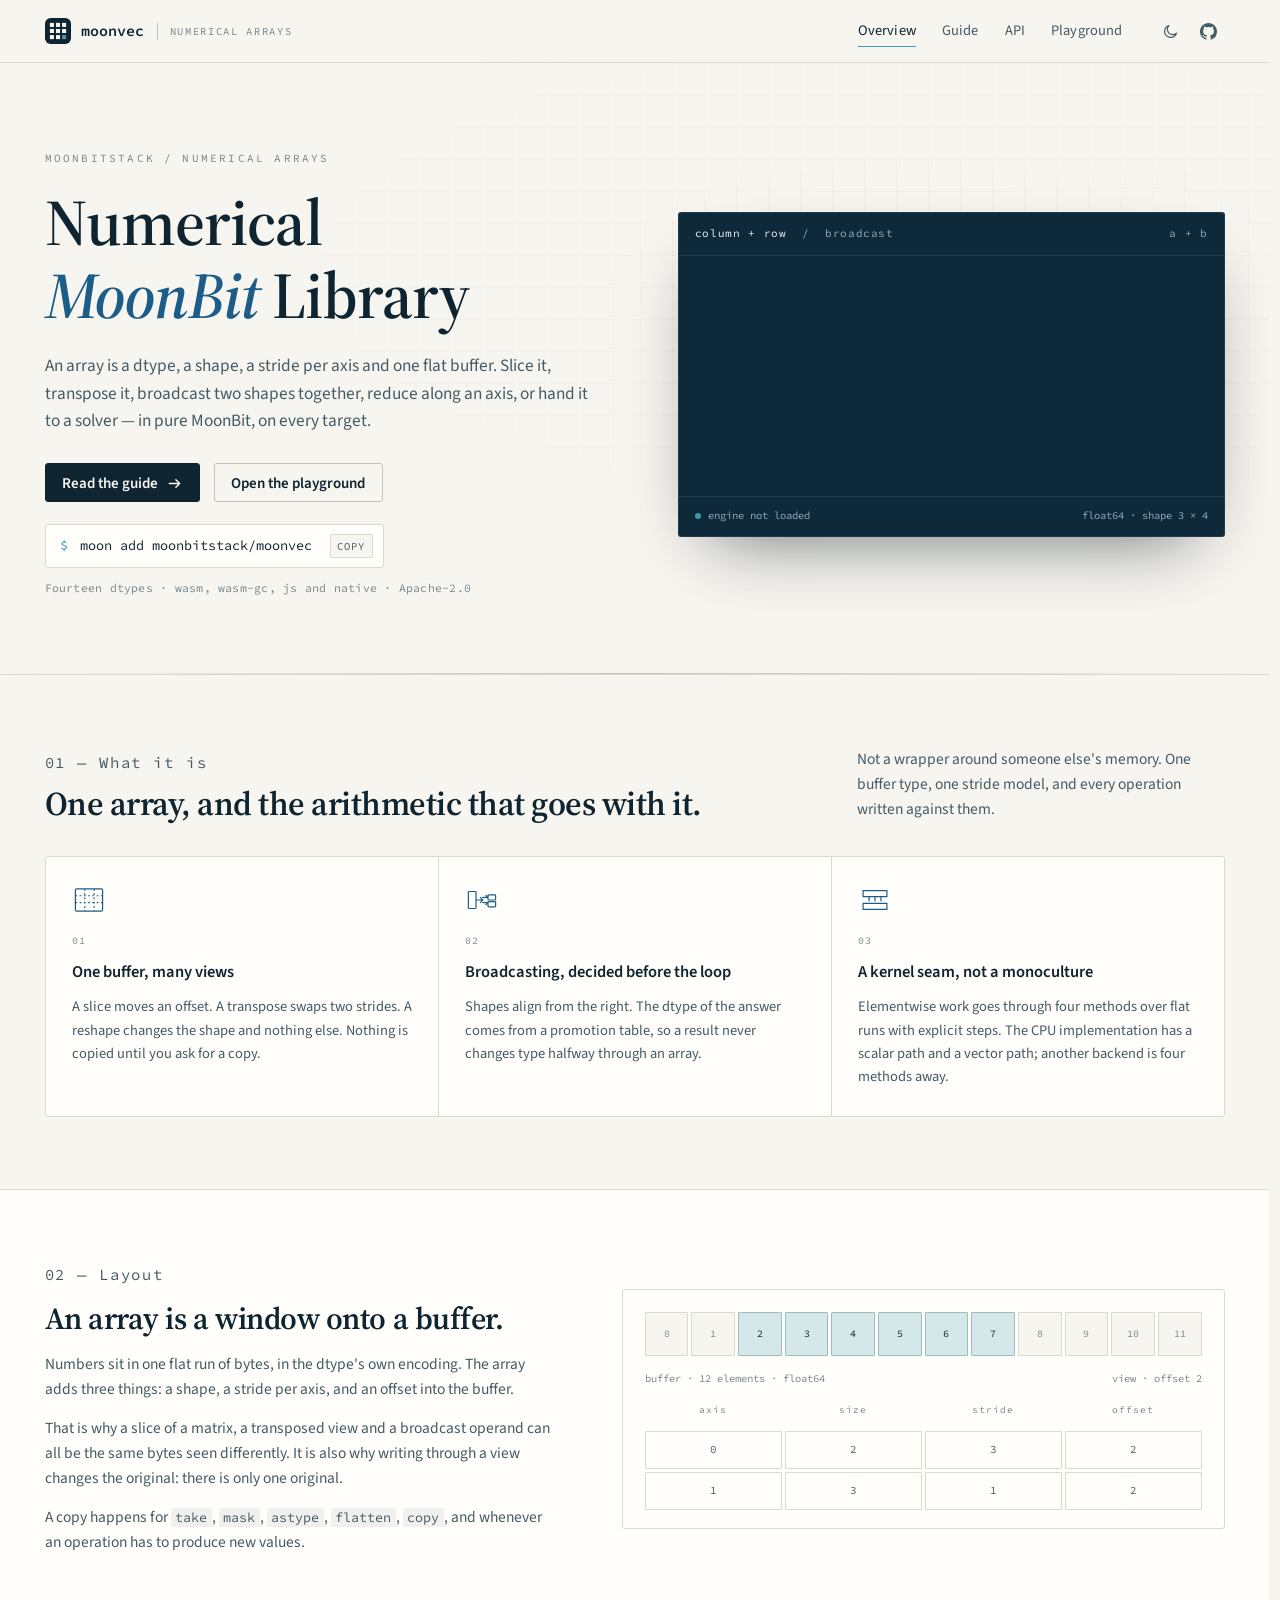
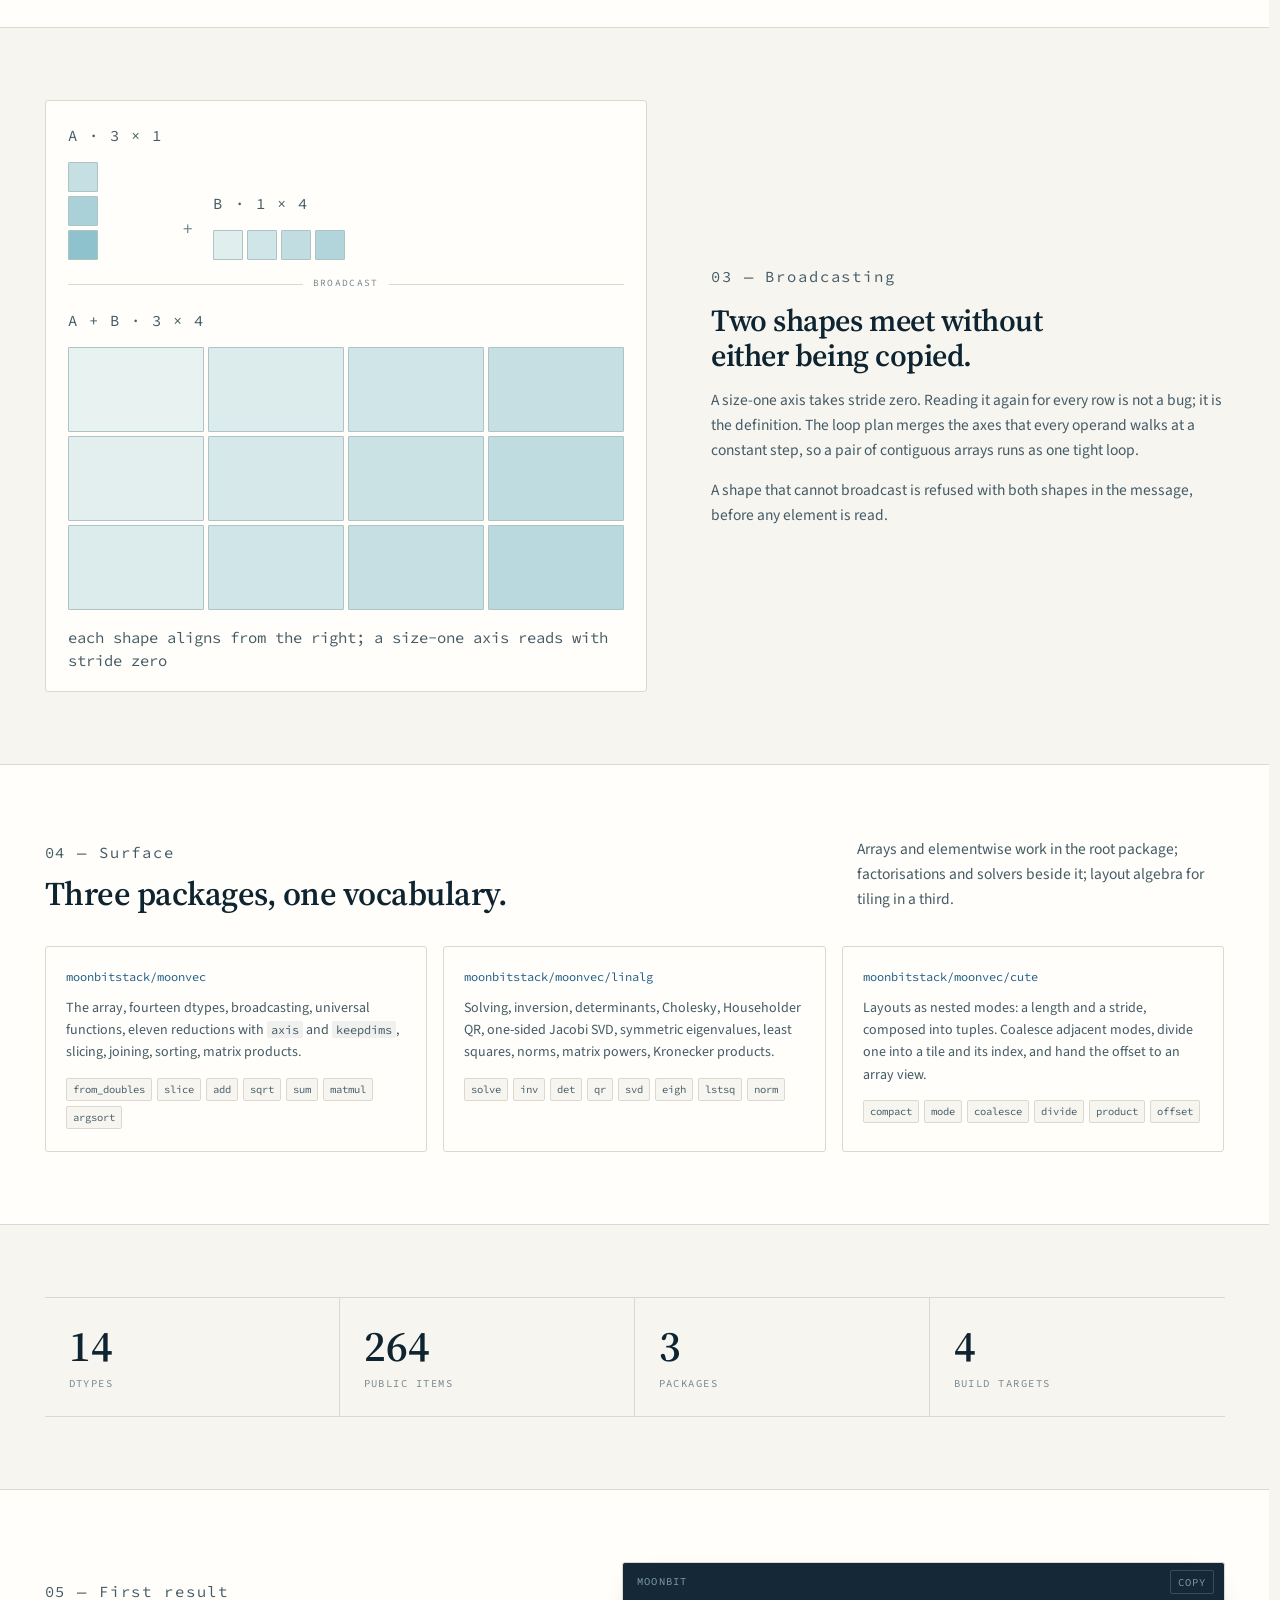
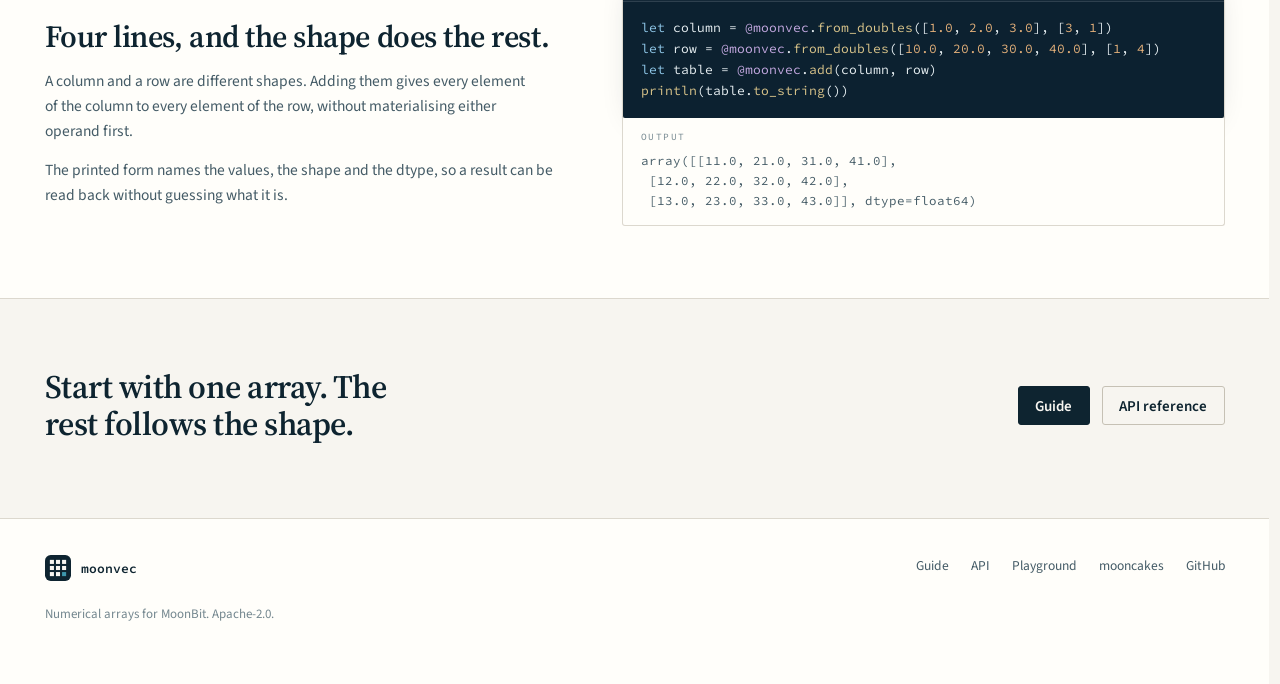
==== docs/index.html @ 51a17ebf "feat(moonvec): the documentation site, with a generated reference and live demos. Five parts, one lo" ====
<!DOCTYPE html>
<html lang="en">
<head>
<meta charset="utf-8">
<meta name="viewport" content="width=device-width, initial-scale=1">
<title>Numerical MoonBit Library — moonvec</title>
<meta name="moonbit-imports" content='"moonbitstack/moonvec" @moonvec'>
<meta name="description" content="N-dimensional arrays for MoonBit: fourteen dtypes, broadcasting, universal functions, reductions, matrix products and dense linear algebra.">
<link rel="icon" href="favicon.svg" type="image/svg+xml">
<link rel="preconnect" href="https://fonts.googleapis.com">
<link rel="preconnect" href="https://fonts.gstatic.com" crossorigin>
<link href="https://fonts.googleapis.com/css2?family=Source+Code+Pro:wght@400;500;600&family=Source+Sans+3:ital,wght@0,400;0,500;0,600;1,400&family=Source+Serif+4:ital,opsz,wght@0,8..60,600;1,8..60,600&display=swap" rel="stylesheet">
<link rel="stylesheet" href="assets/site.css">
<script>
  try {
    const entry = performance.getEntriesByType("navigation")[0];
    if (entry && entry.type === "reload") sessionStorage.removeItem("moonvec-theme");
    else {
      const saved = sessionStorage.getItem("moonvec-theme");
      if (saved) document.documentElement.dataset.theme = saved;
    }
  } catch {}
</script>
</head>
<body>
<a class="skip-link" href="#main">Skip to content</a>

<header class="topbar">
  <div class="wrap topbar-inner">
    <a class="brand" href="index.html">
      <svg class="brand-mark" viewBox="0 0 32 32" aria-hidden="true">
        <rect width="32" height="32" rx="7" fill="currentColor"></rect>
        <g fill="var(--paper)">
          <rect x="6" y="6" width="5" height="5"></rect>
          <rect x="13.5" y="6" width="5" height="5"></rect>
          <rect x="21" y="6" width="5" height="5"></rect>
          <rect x="6" y="13.5" width="5" height="5"></rect>
          <rect x="13.5" y="13.5" width="5" height="5"></rect>
          <rect x="21" y="13.5" width="5" height="5"></rect>
          <rect x="6" y="21" width="5" height="5"></rect>
          <rect x="13.5" y="21" width="5" height="5"></rect>
        </g>
        <rect x="21" y="21" width="5" height="5" fill="var(--teal)"></rect>
      </svg>
      <span class="brand-name">moonvec</span>
      <span class="brand-sub">numerical arrays</span>
    </a>
    <nav class="nav scroller" aria-label="Primary">
      <a href="index.html" aria-current="page">Overview</a>
      <a href="guide.html">Guide</a>
      <a href="api.html">API</a>
      <a href="playground.html">Playground</a>
    </nav>
    <div class="nav-tools">
      <button class="icon-btn" id="theme-toggle" type="button" aria-label="Switch theme">
        <svg class="i-moon" viewBox="0 0 24 24" fill="none" stroke="currentColor" stroke-width="1.6" stroke-linecap="round" stroke-linejoin="round" aria-hidden="true">
          <path d="M20.5 14.2A8.6 8.6 0 1 1 9.8 3.5a7 7 0 0 0 10.7 10.7Z"></path>
        </svg>
        <svg class="i-sun" viewBox="0 0 24 24" fill="none" stroke="currentColor" stroke-width="1.6" stroke-linecap="round" aria-hidden="true">
          <circle cx="12" cy="12" r="4.1"></circle>
          <path d="M12 2.6v2.2M12 19.2v2.2M2.6 12h2.2M19.2 12h2.2M5.4 5.4l1.6 1.6M17 17l1.6 1.6M18.6 5.4 17 7M7 17l-1.6 1.6"></path>
        </svg>
      </button>
      <a class="icon-btn" href="https://github.com/moonbitstack/moonvec" aria-label="Source on GitHub">
        <svg viewBox="0 0 16 16" fill="currentColor" aria-hidden="true">
          <path d="M8 0C3.58 0 0 3.58 0 8c0 3.54 2.29 6.53 5.47 7.59.4.07.55-.17.55-.38 0-.19-.01-.82-.01-1.49-2.01.37-2.53-.49-2.69-.94-.09-.23-.48-.94-.82-1.13-.28-.15-.68-.52-.01-.53.63-.01 1.08.58 1.23.82.72 1.21 1.87.87 2.33.66.07-.52.28-.87.51-1.07-1.78-.2-3.64-.89-3.64-3.95 0-.87.31-1.59.82-2.15-.08-.2-.36-1.02.08-2.12 0 0 .67-.21 2.2.82.64-.18 1.32-.27 2-.27.68 0 1.36.09 2 .27 1.53-1.04 2.2-.82 2.2-.82.44 1.1.16 1.92.08 2.12.51.56.82 1.27.82 2.15 0 3.07-1.87 3.75-3.65 3.95.29.25.54.73.54 1.48 0 1.07-.01 1.93-.01 2.2 0 .21.15.46.55.38A8.01 8.01 0 0 0 16 8c0-4.42-3.58-8-8-8Z"></path>
        </svg>
      </a>
    </div>
  </div>
</header>

<main id="main">

  <section class="hero">
    <div class="wrap hero-inner">
      <div>
        <p class="eyebrow">moonbitstack / numerical arrays</p>
        <h1>Numerical <em>MoonBit</em> Library</h1>
        <p class="lead">
          An array is a dtype, a shape, a stride per axis and one flat buffer. Slice it, transpose it,
          broadcast two shapes together, reduce along an axis, or hand it to a solver — in pure
          MoonBit, on every target.
        </p>
        <div class="hero-actions">
          <a class="btn" href="guide.html">
            Read the guide
            <svg viewBox="0 0 16 16" fill="none" stroke="currentColor" stroke-width="1.6" stroke-linecap="round" stroke-linejoin="round" aria-hidden="true"><path d="M2.5 8h11M9.5 4l4 4-4 4"></path></svg>
          </a>
          <a class="btn ghost" href="playground.html">Open the playground</a>
        </div>
        <div class="install">
          <span class="prompt" aria-hidden="true">$</span>
          <span class="cmd">moon add moonbitstack/moonvec</span>
          <button class="copy" type="button">Copy</button>
        </div>
        <p class="hero-note">Fourteen dtypes · wasm, wasm-gc, js and native · Apache-2.0</p>
      </div>

      <div class="panel" aria-label="A live array produced by the library">
        <div class="panel-head">
          <span><span class="name">column + row</span> &nbsp;/&nbsp; broadcast</span>
          <span>a + b</span>
        </div>
        <div class="panel-body">
          <div id="hero-grid" class="array-grid" role="img" aria-label="A three by four array of sums"></div>
        </div>
        <div class="panel-foot">
          <span><span class="pulse" aria-hidden="true"></span><span id="hero-status">loading the engine</span></span>
          <span>float64 · shape 3 × 4</span>
        </div>
      </div>
    </div>
  </section>

  <section class="band">
    <div class="wrap">
      <div class="band-head">
        <div>
          <p class="section-index">01 — What it is</p>
          <h2>One array, and the arithmetic that goes with it.</h2>
        </div>
        <p>Not a wrapper around someone else's memory. One buffer type, one stride model, and every
          operation written against them.</p>
      </div>

      <div class="cards">
        <article class="card">
          <svg class="glyph" viewBox="0 0 40 40" fill="none" stroke="currentColor" stroke-width="1.4" aria-hidden="true">
            <rect x="4" y="7" width="32" height="26" rx="1.5"></rect>
            <path d="M4 15h32M4 23h32M15 7v26M26 7v26" stroke-dasharray="2 3"></path>
          </svg>
          <span class="card-index">01</span>
          <h3>One buffer, many views</h3>
          <p>A slice moves an offset. A transpose swaps two strides. A reshape changes the shape and
            nothing else. Nothing is copied until you ask for a copy.</p>
        </article>
        <article class="card">
          <svg class="glyph" viewBox="0 0 40 40" fill="none" stroke="currentColor" stroke-width="1.4" aria-hidden="true">
            <rect x="4" y="10" width="9" height="20" rx="1"></rect>
            <rect x="27" y="14" width="9" height="6" rx="1"></rect>
            <rect x="27" y="22" width="9" height="6" rx="1"></rect>
            <path d="M13 20h8m0 0-3-3m3 3-3 3M21 17h6m0 0-2.5-2.5M21 23h6m0 0-2.5 2.5" stroke-linecap="round" stroke-linejoin="round"></path>
          </svg>
          <span class="card-index">02</span>
          <h3>Broadcasting, decided before the loop</h3>
          <p>Shapes align from the right. The dtype of the answer comes from a promotion table, so a
            result never changes type halfway through an array.</p>
        </article>
        <article class="card">
          <svg class="glyph" viewBox="0 0 40 40" fill="none" stroke="currentColor" stroke-width="1.4" aria-hidden="true">
            <path d="M6 9h28v7H6zM6 24h28v7H6z"></path>
            <path d="M13 21v-5M20 21v-5M27 21v-5" stroke-linecap="round"></path>
          </svg>
          <span class="card-index">03</span>
          <h3>A kernel seam, not a monoculture</h3>
          <p>Elementwise work goes through four methods over flat runs with explicit steps. The CPU
            implementation has a scalar path and a vector path; another backend is four methods away.</p>
        </article>
      </div>
    </div>
  </section>

  <section class="band alt">
    <div class="wrap split">
      <div class="split-copy">
        <p class="section-index">02 — Layout</p>
        <h2>An array is a window onto a buffer.</h2>
        <p>Numbers sit in one flat run of bytes, in the dtype's own encoding. The array adds three
          things: a shape, a stride per axis, and an offset into the buffer.</p>
        <p>That is why a slice of a matrix, a transposed view and a broadcast operand can all be the
          same bytes seen differently. It is also why writing through a view changes the original:
          there is only one original.</p>
        <p class="muted">A copy happens for <code>take</code>, <code>mask</code>, <code>astype</code>,
          <code>flatten</code>, <code>copy</code>, and whenever an operation has to produce new
          values.</p>
      </div>
      <div class="buffer-figure" aria-label="A buffer of twelve cells with six of them forming a two by three view">
        <div class="buffer-row" aria-hidden="true">
          <span>0</span><span>1</span><span class="on">2</span><span class="on">3</span><span class="on">4</span><span class="on">5</span><span class="on">6</span><span class="on">7</span><span>8</span><span>9</span><span>10</span><span>11</span>
        </div>
        <div class="buffer-caption">
          <span>buffer · 12 elements · float64</span>
          <span>view · offset 2</span>
        </div>
        <div class="stride-grid" aria-hidden="true">
          <span class="head">axis</span><span class="head">size</span><span class="head">stride</span><span class="head">offset</span>
          <span>0</span><span>2</span><span>3</span><span>2</span>
          <span>1</span><span>3</span><span>1</span><span>2</span>
        </div>
      </div>
    </div>
  </section>

  <section class="band">
    <div class="wrap split flip">
      <div class="buffer-figure bcast" aria-label="A column of three and a row of four broadcast into a three by four grid">
        <div class="bcast-inputs">
          <div>
            <p class="bcast-label">a · 3 × 1</p>
            <div class="bcast-grid" style="--cols: 1"><i style="--t:0.3"></i><i style="--t:0.44"></i><i style="--t:0.58"></i></div>
          </div>
          <span class="bcast-op" aria-hidden="true">+</span>
          <div>
            <p class="bcast-label">b · 1 × 4</p>
            <div class="bcast-grid" style="--cols: 4"><i style="--t:0.16"></i><i style="--t:0.24"></i><i style="--t:0.32"></i><i style="--t:0.4"></i></div>
          </div>
        </div>
        <div class="bcast-join" aria-hidden="true"><span>broadcast</span></div>
        <div>
          <p class="bcast-label">a + b · 3 × 4</p>
          <div class="bcast-grid wide" style="--cols: 4"><i style="--t:0.12"></i><i style="--t:0.18"></i><i style="--t:0.24"></i><i style="--t:0.30"></i><i style="--t:0.15"></i><i style="--t:0.21"></i><i style="--t:0.27"></i><i style="--t:0.33"></i><i style="--t:0.18"></i><i style="--t:0.24"></i><i style="--t:0.30"></i><i style="--t:0.36"></i></div>
        </div>
        <p class="bcast-note">each shape aligns from the right; a size-one axis reads with stride zero</p>
      </div>
      <div class="split-copy">
        <p class="section-index">03 — Broadcasting</p>
        <h2>Two shapes meet without either being copied.</h2>
        <p>A size-one axis takes stride zero. Reading it again for every row is not a bug; it is the
          definition. The loop plan merges the axes that every operand walks at a constant step, so a
          pair of contiguous arrays runs as one tight loop.</p>
        <p>A shape that cannot broadcast is refused with both shapes in the message, before any
          element is read.</p>
      </div>
    </div>
  </section>

  <section class="band alt">
    <div class="wrap">
      <div class="band-head">
        <div>
          <p class="section-index">04 — Surface</p>
          <h2>Three packages, one vocabulary.</h2>
        </div>
        <p>Arrays and elementwise work in the root package; factorisations and solvers beside it;
          layout algebra for tiling in a third.</p>
      </div>

      <div class="packages">
        <article class="package">
          <span class="path">moonbitstack/moonvec</span>
          <p>The array, fourteen dtypes, broadcasting, universal functions, eleven reductions with
            <code>axis</code> and <code>keepdims</code>, slicing, joining, sorting, matrix products.</p>
          <ul>
            <li>from_doubles</li><li>slice</li><li>add</li><li>sqrt</li><li>sum</li><li>matmul</li><li>argsort</li>
          </ul>
        </article>
        <article class="package">
          <span class="path">moonbitstack/moonvec/linalg</span>
          <p>Solving, inversion, determinants, Cholesky, Householder QR, one-sided Jacobi SVD, symmetric
            eigenvalues, least squares, norms, matrix powers, Kronecker products.</p>
          <ul>
            <li>solve</li><li>inv</li><li>det</li><li>qr</li><li>svd</li><li>eigh</li><li>lstsq</li><li>norm</li>
          </ul>
        </article>
        <article class="package">
          <span class="path">moonbitstack/moonvec/cute</span>
          <p>Layouts as nested modes: a length and a stride, composed into tuples. Coalesce adjacent
            modes, divide one into a tile and its index, and hand the offset to an array view.</p>
          <ul>
            <li>compact</li><li>mode</li><li>coalesce</li><li>divide</li><li>product</li><li>offset</li>
          </ul>
        </article>
      </div>
    </div>
  </section>

  <section class="band">
    <div class="wrap">
      <div class="numbers">
        <div class="number"><b><!--gen:dtypes-->14<!--/gen--></b><span>dtypes</span></div>
        <div class="number"><b><!--gen:public-->264<!--/gen--></b><span>public items</span></div>
        <div class="number"><b>3</b><span>packages</span></div>
        <div class="number"><b>4</b><span>build targets</span></div>
      </div>
    </div>
  </section>

  <section class="band alt">
    <div class="wrap split">
      <div class="split-copy">
        <p class="section-index">05 — First result</p>
        <h2>Four lines, and the shape does the rest.</h2>
        <p>A column and a row are different shapes. Adding them gives every element of the column to
          every element of the row, without materialising either operand first.</p>
        <p>The printed form names the values, the shape and the dtype, so a result can be read back
          without guessing what it is.</p>
      </div>
      <div class="figure-stack">
        <figure class="code-figure">
          <div class="code-head">
            <span class="code-title">moonbit</span>
            <button class="copy" type="button">Copy</button>
          </div>
          <pre data-lang="mbt"><code>let column = @moonvec.from_doubles([1.0, 2.0, 3.0], [3, 1])
let row = @moonvec.from_doubles([10.0, 20.0, 30.0, 40.0], [1, 4])
let table = @moonvec.add(column, row)
println(table.to_string())</code></pre>
        </figure>
        <pre class="output scroller"><span class="label">output</span>array([[11.0, 21.0, 31.0, 41.0],
 [12.0, 22.0, 32.0, 42.0],
 [13.0, 23.0, 33.0, 43.0]], dtype=float64)</pre>
      </div>
    </div>
  </section>

  <section class="closing">
    <div class="wrap closing-inner">
      <h2>Start with one array. The rest follows the shape.</h2>
      <div class="btn-row">
        <a class="btn" href="guide.html">Guide</a>
        <a class="btn ghost" href="api.html">API reference</a>
      </div>
    </div>
  </section>

</main>

<footer class="footer">
  <div class="wrap footer-inner">
    <div>
      <a class="brand" href="index.html">
        <svg class="brand-mark" viewBox="0 0 32 32" aria-hidden="true">
          <rect width="32" height="32" rx="7" fill="currentColor"></rect>
          <g fill="var(--paper)">
            <rect x="6" y="6" width="5" height="5"></rect><rect x="13.5" y="6" width="5" height="5"></rect><rect x="21" y="6" width="5" height="5"></rect>
            <rect x="6" y="13.5" width="5" height="5"></rect><rect x="13.5" y="13.5" width="5" height="5"></rect><rect x="21" y="13.5" width="5" height="5"></rect>
            <rect x="6" y="21" width="5" height="5"></rect><rect x="13.5" y="21" width="5" height="5"></rect>
          </g>
          <rect x="21" y="21" width="5" height="5" fill="var(--teal)"></rect>
        </svg>
        <span class="brand-name">moonvec</span>
      </a>
      <p class="footer-note">Numerical arrays for MoonBit. Apache-2.0.</p>
    </div>
    <nav class="footer-links" aria-label="Footer">
      <a href="guide.html">Guide</a>
      <a href="api.html">API</a>
      <a href="playground.html">Playground</a>
      <a href="https://mooncakes.io/docs/moonbitstack/moonvec">mooncakes</a>
      <a href="https://github.com/moonbitstack/moonvec">GitHub</a>
    </nav>
  </div>
</footer>

<script src="engine/moonvec.js"></script>
<script src="assets/site.js"></script>
</body>
</html>
---- docs/assets/site.css ----
/* moonvec — a printed-instrument look for a numerical library.
   Palette and rhythm borrow the gravity of scientific documentation: deep navy, teal, warm paper,
   thin rules, and a serif voice for headings. */

:root {
  --paper: #f7f5f0;
  --surface: #fffefa;
  --surface-2: #f0ede5;
  --panel: #0e2a3a;
  --panel-2: #123346;
  --panel-ink: #eaf2f4;
  --panel-dim: #8fadb9;
  --ink: #0e2430;
  --ink-2: #445b66;
  --ink-3: #74878f;
  --rule: #dcd8ce;
  --rule-2: #c6c1b5;
  --blue: #1b5c88;
  --blue-soft: #b9d3e3;
  --teal: #3d97ad;
  --amber: #b8832b;
  --code-bg: #0c2130;
  --code-ink: #e6eef1;
  --code-dim: #7f9aa6;
  --shadow: 0 1px 2px rgb(14 36 48 / 6%), 0 12px 32px -18px rgb(14 36 48 / 30%);
  --serif: "Source Serif 4", "Iowan Old Style", Georgia, serif;
  --sans: "Source Sans 3", "Segoe UI", system-ui, sans-serif;
  --mono: "Source Code Pro", ui-monospace, "SFMono-Regular", Menlo, monospace;
  --wrap: 1180px;
  --radius: 3px;
  color-scheme: light;
}

@media (prefers-color-scheme: dark) {
  :root:not([data-theme="light"]) {
    --paper: #0b1720;
    --surface: #0f1f2a;
    --surface-2: #132734;
    --panel: #08141c;
    --panel-2: #0d2230;
    --panel-ink: #e6eef1;
    --panel-dim: #7f9aa6;
    --ink: #e8eef0;
    --ink-2: #a8bcc6;
    --ink-3: #7c919b;
    --rule: #1f3340;
    --rule-2: #2b4553;
    --blue: #7db9dd;
    --blue-soft: #244a60;
    --teal: #66c2d4;
    --amber: #d7a852;
    --code-bg: #07131b;
    --code-ink: #dfe9ec;
    --code-dim: #6f8b97;
    --shadow: 0 1px 2px rgb(0 0 0 / 30%), 0 16px 40px -20px rgb(0 0 0 / 70%);
    color-scheme: dark;
  }
}

:root[data-theme="dark"] {
  --paper: #0b1720;
  --surface: #0f1f2a;
  --surface-2: #132734;
  --panel: #08141c;
  --panel-2: #0d2230;
  --panel-ink: #e6eef1;
  --panel-dim: #7f9aa6;
  --ink: #e8eef0;
  --ink-2: #a8bcc6;
  --ink-3: #7c919b;
  --rule: #1f3340;
  --rule-2: #2b4553;
  --blue: #7db9dd;
  --blue-soft: #244a60;
  --teal: #66c2d4;
  --amber: #d7a852;
  --code-bg: #07131b;
  --code-ink: #dfe9ec;
  --code-dim: #6f8b97;
  --shadow: 0 1px 2px rgb(0 0 0 / 30%), 0 16px 40px -20px rgb(0 0 0 / 70%);
  color-scheme: dark;
}

*,
*::before,
*::after {
  box-sizing: border-box;
}

html {
  font-variant-ligatures: no-contextual;
  scrollbar-gutter: stable;
  scroll-behavior: smooth;
  -webkit-text-size-adjust: 100%;
}

@media (prefers-reduced-motion: reduce) {
  html {
    scroll-behavior: auto;
  }
  *,
  *::before,
  *::after {
    animation-duration: 0.001ms !important;
    animation-iteration-count: 1 !important;
    transition-duration: 0.001ms !important;
  }
}

body {
  margin: 0;
  background: var(--paper);
  color: var(--ink);
  font-family: var(--sans);
  font-size: 17px;
  line-height: 1.62;
  font-optical-sizing: auto;
  -webkit-font-smoothing: antialiased;
  overflow-x: hidden;
}

::selection {
  background: color-mix(in srgb, var(--teal) 34%, transparent);
  color: var(--ink);
}

a {
  color: var(--blue);
  text-decoration-thickness: 1px;
  text-underline-offset: 0.18em;
}

a:hover {
  color: var(--teal);
}

img,
svg {
  max-width: 100%;
}

h1,
h2,
h3 {
  font-family: var(--serif);
  font-weight: 600;
  letter-spacing: -0.015em;
  line-height: 1.12;
  margin: 0;
  text-wrap: balance;
}

p {
  text-wrap: pretty;
}

code,
pre,
kbd,
samp {
  font-family: var(--mono);
}

:not(pre) > code {
  font-size: 0.86em;
  padding: 0.08em 0.34em;
  border-radius: 2px;
  background: color-mix(in srgb, var(--ink) 6%, transparent);
  overflow-wrap: anywhere;
}

/* ---------- page scrollbar: hidden at the top, present once the page moves ---------- */

@supports selector(::-webkit-scrollbar) {
  html::-webkit-scrollbar {
    width: 11px;
    height: 11px;
  }
  html::-webkit-scrollbar-track {
    background: transparent;
  }
  html::-webkit-scrollbar-thumb {
    border-radius: 99px;
    border: 3px solid transparent;
    background-clip: content-box;
    background-color: color-mix(in srgb, var(--ink) 26%, transparent);
  }
  html::-webkit-scrollbar-thumb:hover {
    background-color: color-mix(in srgb, var(--ink) 44%, transparent);
  }
  html.at-top::-webkit-scrollbar-thumb {
    background-color: transparent;
  }
}

@supports not selector(::-webkit-scrollbar) {
  html {
    scrollbar-width: thin;
    scrollbar-color: color-mix(in srgb, var(--ink) 26%, transparent) transparent;
  }
  html.at-top {
    scrollbar-color: transparent transparent;
  }
}

/* ---------- inner scroll areas: thin, dim at rest, deeper under the pointer ---------- */

.scroller {
  overflow: auto;
  overscroll-behavior: contain;
}

@supports selector(::-webkit-scrollbar) {
  :is(.scroller, pre, .guide-nav ol)::-webkit-scrollbar {
    width: 9px;
    height: 9px;
  }
  :is(.scroller, pre, .guide-nav ol)::-webkit-scrollbar-track {
    background: transparent;
  }
  :is(.scroller, pre, .guide-nav ol)::-webkit-scrollbar-thumb {
    border-radius: 99px;
    border: 2px solid transparent;
    background-clip: content-box;
    background-color: color-mix(in srgb, var(--ink) 13%, transparent);
  }
  :is(.scroller, pre, .guide-nav ol):hover::-webkit-scrollbar-thumb {
    background-color: color-mix(in srgb, var(--ink) 30%, transparent);
  }
}

@supports not selector(::-webkit-scrollbar) {
  :is(.scroller, pre, .guide-nav ol) {
    scrollbar-width: thin;
    scrollbar-color: color-mix(in srgb, var(--ink) 18%, transparent) transparent;
  }
}

/* ---------- shell ---------- */

.wrap {
  width: min(100% - 48px, var(--wrap));
  margin-inline: auto;
}

@media (width <= 600px) {
  .wrap {
    width: min(100% - 32px, var(--wrap));
  }
}

.topbar {
  position: sticky;
  top: 0;
  z-index: 40;
  background: color-mix(in srgb, var(--paper) 88%, transparent);
  backdrop-filter: blur(10px) saturate(120%);
  border-bottom: 1px solid var(--rule);
}

.topbar-inner {
  display: flex;
  align-items: center;
  gap: 28px;
  min-height: 62px;
  flex-wrap: wrap;
  padding-block: 8px;
}

.brand {
  display: inline-flex;
  align-items: center;
  gap: 10px;
  color: var(--ink);
  text-decoration: none;
  margin-right: auto;
}

.brand:hover {
  color: var(--ink);
}

.brand-mark {
  width: 26px;
  height: 26px;
  flex: none;
}

.brand-name {
  font-family: var(--mono);
  font-size: 15px;
  letter-spacing: 0.01em;
  font-weight: 600;
}

.brand-sub {
  font-family: var(--mono);
  font-size: 10.5px;
  letter-spacing: 0.16em;
  text-transform: uppercase;
  color: var(--ink-3);
  padding-left: 12px;
  margin-left: 2px;
  border-left: 1px solid var(--rule-2);
}

.nav {
  display: flex;
  align-items: center;
  gap: 26px;
}

.nav a {
  color: var(--ink-2);
  text-decoration: none;
  font-size: 14.5px;
  letter-spacing: 0.01em;
  padding-block: 4px;
  border-bottom: 1px solid transparent;
}

.nav a:hover {
  color: var(--ink);
  border-bottom-color: var(--rule-2);
}

.nav a[aria-current="page"] {
  color: var(--ink);
  border-bottom-color: var(--teal);
}

.nav-tools {
  display: flex;
  align-items: center;
  gap: 6px;
  margin-left: 4px;
}

.icon-btn {
  display: inline-flex;
  align-items: center;
  justify-content: center;
  width: 32px;
  height: 32px;
  padding: 0;
  border: 1px solid transparent;
  border-radius: var(--radius);
  background: transparent;
  color: var(--ink-2);
  cursor: pointer;
}

.icon-btn:hover {
  color: var(--ink);
  border-color: var(--rule);
  background: var(--surface);
}

.icon-btn svg {
  width: 17px;
  height: 17px;
}

@media (width <= 860px) {
  .topbar-inner {
    gap: 10px 20px;
  }
  .brand-sub {
    display: none;
  }
  .nav {
    order: 3;
    width: 100%;
    gap: 22px;
    padding-bottom: 6px;
    overflow-x: auto;
  }
  .nav a {
    white-space: nowrap;
    font-size: 14px;
  }
}

@media (width <= 420px) {
  .nav {
    gap: 18px;
  }
}

/* ---------- shared type ---------- */

.eyebrow {
  font-family: var(--mono);
  font-size: 11px;
  letter-spacing: 0.2em;
  text-transform: uppercase;
  color: var(--ink-3);
  user-select: none;
}

.section-index {
  font-family: var(--mono);
  font-size: 11px;
  letter-spacing: 0.12em;
  color: var(--teal);
  user-select: none;
}

.lead {
  font-size: clamp(17px, 1.35vw, 19.5px);
  line-height: 1.6;
  color: var(--ink-2);
  max-width: 62ch;
}

.muted {
  color: var(--ink-3);
}

.rule {
  height: 1px;
  background: var(--rule);
  border: 0;
  margin: 0;
}

/* ---------- buttons ---------- */

.btn {
  display: inline-flex;
  align-items: center;
  gap: 9px;
  font-family: var(--sans);
  font-size: 15px;
  font-weight: 600;
  line-height: 1.2;
  text-decoration: none;
  border: 1px solid var(--ink);
  border-radius: var(--radius);
  padding: calc(0.64em + 0.08em) 1.1em calc(0.64em - 0.08em);
  background: var(--ink);
  color: var(--paper);
  cursor: pointer;
  transition: background 140ms ease, color 140ms ease, border-color 140ms ease;
}

.btn:hover {
  background: var(--blue);
  border-color: var(--blue);
  color: #fff;
}

.btn svg {
  width: 15px;
  height: 15px;
  flex: none;
}

.btn.ghost {
  background: transparent;
  color: var(--ink);
  border-color: var(--rule-2);
}

.btn.ghost:hover {
  border-color: var(--ink);
  background: var(--surface);
  color: var(--ink);
}

.btn-row {
  display: flex;
  flex-wrap: wrap;
  gap: 12px;
  align-items: center;
}

/* ---------- install command ---------- */

.install {
  display: inline-flex;
  align-items: center;
  gap: 12px;
  border: 1px solid var(--rule);
  background: var(--surface);
  border-radius: var(--radius);
  padding: 9px 10px 9px 14px;
  font-family: var(--mono);
  font-size: 13.5px;
  color: var(--ink);
  max-width: 100%;
}

.install .prompt {
  color: var(--teal);
  user-select: none;
}

.install .cmd {
  overflow-wrap: anywhere;
}

.copy {
  margin-left: 6px;
  border: 1px solid var(--rule);
  background: var(--paper);
  color: var(--ink-2);
  font-family: var(--mono);
  font-size: 10.5px;
  letter-spacing: 0.08em;
  text-transform: uppercase;
  padding: calc(0.42em + 0.06em) 0.66em calc(0.42em - 0.06em);
  border-radius: 2px;
  cursor: pointer;
  user-select: none;
}

.copy:hover {
  color: var(--ink);
  border-color: var(--rule-2);
}

/* ---------- code ---------- */

.code-figure {
  margin: 0;
  border: 1px solid var(--rule);
  border-radius: var(--radius);
  background: var(--code-bg);
  overflow: hidden;
  box-shadow: var(--shadow);
}

.code-head {
  display: flex;
  align-items: center;
  gap: 10px;
  padding: 7px 10px 7px 14px;
  border-bottom: 1px solid color-mix(in srgb, var(--code-ink) 12%, transparent);
  background: color-mix(in srgb, #fff 3%, transparent);
  user-select: none;
}

.code-title {
  font-family: var(--mono);
  font-size: 10.5px;
  letter-spacing: 0.12em;
  text-transform: uppercase;
  color: var(--code-dim);
}

.code-head .copy {
  margin-left: auto;
  background: transparent;
  border-color: color-mix(in srgb, var(--code-ink) 18%, transparent);
  color: var(--code-dim);
}

.code-head .copy:hover {
  color: var(--code-ink);
  border-color: color-mix(in srgb, var(--code-ink) 34%, transparent);
}

.code-figure pre {
  margin: 0;
  padding: 15px 18px 17px;
  font-size: 13px;
  line-height: 1.62;
  color: var(--code-ink);
  overflow-x: auto;
  tab-size: 2;
}

.code-figure pre code {
  font: inherit;
  white-space: pre;
}

.tok-key {
  color: #8fc7e8;
}

.tok-fn {
  color: #d9c48a;
}

.tok-str {
  color: #9fd3a8;
}

.tok-num {
  color: #e3b07a;
}

.tok-com {
  color: #6d8792;
  font-style: italic;
}

.tok-type {
  color: #c3a8e0;
}

.output {
  margin: 0;
  border: 1px solid var(--rule);
  border-top: 0;
  border-radius: 0 0 var(--radius) var(--radius);
  background: var(--surface);
  padding: 12px 18px 14px;
  font-family: var(--mono);
  font-size: 12.5px;
  line-height: 1.6;
  color: var(--ink-2);
  overflow-x: auto;
  white-space: pre;
}

.output .label {
  display: block;
  font-size: 9.5px;
  letter-spacing: 0.16em;
  text-transform: uppercase;
  color: var(--ink-3);
  margin-bottom: 6px;
  user-select: none;
}

.figure-stack .output {
  margin-top: -1px;
}

/* ---------- hero ---------- */

.hero {
  position: relative;
  padding: 76px 0 64px;
  border-bottom: 1px solid var(--rule);
  overflow: hidden;
}

.hero::before {
  content: "";
  position: absolute;
  inset: 0;
  background-image: linear-gradient(to right, color-mix(in srgb, var(--ink) 5%, transparent) 1px, transparent 1px),
    linear-gradient(to bottom, color-mix(in srgb, var(--ink) 5%, transparent) 1px, transparent 1px);
  background-size: 32px 32px;
  mask-image: radial-gradient(ellipse 78% 62% at 72% 34%, #000 10%, transparent 78%);
  opacity: 0.75;
  pointer-events: none;
}

.hero::after {
  content: "";
  position: absolute;
  inset: auto 0 0 0;
  height: 1px;
  background: linear-gradient(to right, transparent, var(--rule-2), transparent);
}

.hero-inner {
  position: relative;
  display: grid;
  grid-template-columns: minmax(0, 1.02fr) minmax(0, 0.98fr);
  gap: clamp(36px, 5vw, 76px);
  align-items: center;
}

.hero h1 {
  font-size: clamp(2.55rem, 5.1vw, 4.15rem);
  margin: 18px 0 20px;
}

.hero h1 em {
  font-style: italic;
  color: var(--blue);
}

.hero .lead {
  margin: 0 0 28px;
}

.hero-actions {
  display: flex;
  flex-wrap: wrap;
  align-items: center;
  gap: 14px;
  margin-bottom: 22px;
}

.hero-note {
  font-family: var(--mono);
  font-size: 11.5px;
  color: var(--ink-3);
  letter-spacing: 0.02em;
}

@media (width <= 900px) {
  .hero {
    padding: 52px 0 48px;
  }
  .hero-inner {
    grid-template-columns: minmax(0, 1fr);
  }
}

/* ---------- the array panel ---------- */

.panel {
  border-radius: var(--radius);
  background: var(--panel);
  color: var(--panel-ink);
  border: 1px solid color-mix(in srgb, #fff 8%, transparent);
  box-shadow: 0 30px 70px -34px rgb(4 20 30 / 65%);
  overflow: hidden;
}

.panel-head {
  user-select: none;
  display: flex;
  align-items: baseline;
  justify-content: space-between;
  gap: 12px;
  padding: 12px 16px;
  border-bottom: 1px solid color-mix(in srgb, #fff 9%, transparent);
  font-family: var(--mono);
  font-size: 11px;
  letter-spacing: 0.06em;
  color: var(--panel-dim);
}

.panel-head .name {
  color: var(--panel-ink);
}

.panel-body {
  padding: 18px;
}

.panel-foot {
  display: flex;
  align-items: center;
  justify-content: space-between;
  gap: 12px;
  padding: 10px 16px 12px;
  border-top: 1px solid color-mix(in srgb, #fff 9%, transparent);
  font-family: var(--mono);
  font-size: 10.5px;
  color: var(--panel-dim);
}

.panel-foot .pulse {
  display: inline-block;
  width: 6px;
  height: 6px;
  border-radius: 50%;
  background: var(--teal);
  margin-right: 7px;
  box-shadow: 0 0 0 0 color-mix(in srgb, var(--teal) 60%, transparent);
  animation: pulse 2.6s ease-out infinite;
}

@keyframes pulse {
  0% {
    box-shadow: 0 0 0 0 color-mix(in srgb, var(--teal) 50%, transparent);
  }
  70% {
    box-shadow: 0 0 0 7px transparent;
  }
  100% {
    box-shadow: 0 0 0 0 transparent;
  }
}

.array-grid {
  display: grid;
  gap: 4px;
  grid-template-columns: repeat(var(--cols, 4), minmax(0, 1fr));
}

.array-grid .cell {
  display: flex;
  align-items: center;
  justify-content: center;
  aspect-ratio: 1.55;
  border-radius: 1px;
  font-family: var(--mono);
  font-size: 12.5px;
  color: var(--panel-ink);
  background: color-mix(in srgb, var(--teal) calc(var(--t, 0) * 52%), color-mix(in srgb, #fff 6%, var(--panel)));
  border: 1px solid color-mix(in srgb, #fff 7%, transparent);
  transition: background 420ms ease, opacity 300ms ease;
  animation: cell-in 500ms ease both;
  animation-delay: calc(var(--i, 0) * 26ms);
}

.array-grid.small .cell {
  aspect-ratio: 1.4;
  font-size: 11px;
}

@keyframes cell-in {
  from {
    opacity: 0;
    transform: translateY(5px);
  }
  to {
    opacity: 1;
    transform: none;
  }
}

.array-grid .cell.pending {
  color: transparent;
  background: color-mix(in srgb, #fff 5%, var(--panel));
  animation: none;
}

/* ---------- homepage sections ---------- */

.band {
  padding: 72px 0;
  border-bottom: 1px solid var(--rule);
}

.band.alt {
  background: var(--surface);
}

.band-head {
  display: flex;
  align-items: flex-end;
  justify-content: space-between;
  gap: 28px;
  flex-wrap: wrap;
  margin-bottom: 34px;
}

.band-head h2 {
  font-size: clamp(1.6rem, 2.6vw, 2.15rem);
  margin-top: 10px;
}

.band-head p {
  margin: 0;
  max-width: 46ch;
  color: var(--ink-2);
  font-size: 15.5px;
}

.cards {
  display: grid;
  grid-template-columns: repeat(3, minmax(0, 1fr));
  gap: 1px;
  background: var(--rule);
  border: 1px solid var(--rule);
  border-radius: var(--radius);
  overflow: hidden;
}

.card {
  background: var(--surface);
  padding: 26px 26px 28px;
  display: flex;
  flex-direction: column;
  gap: 12px;
  min-width: 0;
}

.card h3 {
  font-family: var(--sans);
  font-size: 16.5px;
  font-weight: 600;
  letter-spacing: 0;
  line-height: 1.35;
}

.card p {
  margin: 0;
  font-size: 14.5px;
  color: var(--ink-2);
  line-height: 1.6;
}

.card .glyph {
  width: 34px;
  height: 34px;
  color: var(--blue);
  margin-bottom: 4px;
}

.card .card-index {
  font-family: var(--mono);
  font-size: 10px;
  letter-spacing: 0.14em;
  color: var(--ink-3);
  user-select: none;
}

@media (width <= 860px) {
  .cards {
    grid-template-columns: minmax(0, 1fr);
  }
  .band {
    padding: 52px 0;
  }
}

/* ---------- split feature ---------- */

.split {
  display: grid;
  grid-template-columns: minmax(0, 0.92fr) minmax(0, 1.08fr);
  gap: clamp(32px, 5vw, 72px);
  align-items: center;
}

.split.flip {
  grid-template-columns: minmax(0, 1.08fr) minmax(0, 0.92fr);
}

.split h2 {
  font-size: clamp(1.55rem, 2.4vw, 2rem);
  margin: 10px 0 16px;
}

.split p {
  margin: 0 0 14px;
  color: var(--ink-2);
  font-size: 15.5px;
}

.split p:last-child {
  margin-bottom: 0;
}

@media (width <= 900px) {
  .split,
  .split.flip {
    grid-template-columns: minmax(0, 1fr);
  }
  .split.flip .split-copy {
    order: 2;
  }
}

/* buffer diagram */

.buffer-figure {
  border: 1px solid var(--rule);
  background: var(--surface);
  border-radius: var(--radius);
  padding: 22px 22px 18px;
  min-width: 0;
}

.buffer-row {
  display: grid;
  grid-template-columns: repeat(12, minmax(0, 1fr));
  gap: 3px;
  margin-bottom: 14px;
}

.buffer-row span {
  display: flex;
  align-items: center;
  justify-content: center;
  aspect-ratio: 1;
  border: 1px solid var(--rule);
  font-family: var(--mono);
  font-size: 10px;
  color: var(--ink-3);
  background: var(--paper);
  border-radius: 1px;
}

.buffer-row span.on {
  background: color-mix(in srgb, var(--teal) 22%, var(--surface));
  border-color: color-mix(in srgb, var(--teal) 40%, var(--rule));
  color: var(--ink);
}

.buffer-caption {
  display: flex;
  justify-content: space-between;
  gap: 16px;
  font-family: var(--mono);
  font-size: 10.5px;
  color: var(--ink-3);
  flex-wrap: wrap;
}

.stride-grid {
  display: grid;
  grid-template-columns: repeat(4, minmax(0, 1fr));
  gap: 3px;
  margin-top: 6px;
}

.stride-grid span {
  display: flex;
  align-items: center;
  justify-content: center;
  padding: 9px 2px;
  border: 1px solid var(--rule);
  border-radius: 1px;
  font-family: var(--mono);
  font-size: 11px;
  color: var(--ink-2);
  background: var(--surface);
}

.stride-grid span.head {
  color: var(--ink-3);
  font-size: 9.5px;
  letter-spacing: 0.1em;
  background: transparent;
  border-color: transparent;
}

/* ---------- numbers strip ---------- */

.numbers {
  display: grid;
  grid-template-columns: repeat(4, minmax(0, 1fr));
  border-top: 1px solid var(--rule);
  border-bottom: 1px solid var(--rule);
}

.number {
  padding: 26px 24px 24px;
  border-right: 1px solid var(--rule);
  min-width: 0;
}

.number:last-child {
  border-right: 0;
}

.number b {
  display: block;
  font-family: var(--serif);
  font-size: clamp(2rem, 3.4vw, 2.7rem);
  font-weight: 600;
  line-height: 1;
  color: var(--ink);
  font-variant-numeric: tabular-nums;
}

.number span {
  display: block;
  margin-top: 8px;
  font-family: var(--mono);
  font-size: 10.5px;
  letter-spacing: 0.14em;
  text-transform: uppercase;
  color: var(--ink-3);
  user-select: none;
}

@media (width <= 760px) {
  .numbers {
    grid-template-columns: repeat(2, minmax(0, 1fr));
  }
  .number:nth-child(2) {
    border-right: 0;
  }
  .number:nth-child(1),
  .number:nth-child(2) {
    border-bottom: 1px solid var(--rule);
  }
}

/* ---------- package tiles ---------- */

.packages {
  display: grid;
  grid-template-columns: repeat(3, minmax(0, 1fr));
  gap: 16px;
}

.package {
  border: 1px solid var(--rule);
  border-radius: var(--radius);
  background: var(--surface);
  padding: 20px 20px 22px;
  display: flex;
  flex-direction: column;
  gap: 10px;
  min-width: 0;
}

.package .path {
  font-family: var(--mono);
  font-size: 12px;
  color: var(--blue);
  overflow-wrap: anywhere;
}

.package p {
  margin: 0;
  font-size: 14px;
  color: var(--ink-2);
  line-height: 1.6;
}

.package ul {
  margin: 4px 0 0;
  padding: 0;
  list-style: none;
  display: flex;
  flex-wrap: wrap;
  gap: 5px;
}

.package li {
  font-family: var(--mono);
  font-size: 10.5px;
  color: var(--ink-2);
  border: 1px solid var(--rule);
  border-radius: 2px;
  padding: 2px 6px;
  background: var(--paper);
}

@media (width <= 860px) {
  .packages {
    grid-template-columns: minmax(0, 1fr);
  }
}

/* ---------- closing call ---------- */

.closing {
  padding: 70px 0 76px;
}

.closing-inner {
  display: flex;
  align-items: center;
  justify-content: space-between;
  gap: 32px;
  flex-wrap: wrap;
}

.closing h2 {
  font-size: clamp(1.5rem, 2.6vw, 2.05rem);
  max-width: 22ch;
}

/* ---------- footer ---------- */

.footer {
  border-top: 1px solid var(--rule);
  padding: 36px 0 46px;
  background: var(--surface);
}

.footer-inner {
  display: flex;
  justify-content: space-between;
  gap: 28px;
  flex-wrap: wrap;
  align-items: flex-start;
}

.footer .brand-name {
  font-size: 13px;
}

.footer-note {
  font-size: 13px;
  color: var(--ink-3);
  max-width: 44ch;
}

.footer-links {
  display: flex;
  gap: 22px;
  flex-wrap: wrap;
  font-size: 13.5px;
}

.footer-links a {
  color: var(--ink-2);
  text-decoration: none;
}

.footer-links a:hover {
  color: var(--ink);
  text-decoration: underline;
}

/* ---------- guide layout ---------- */

.page-head {
  padding: 56px 0 40px;
  border-bottom: 1px solid var(--rule);
}

.page-head h1 {
  font-size: clamp(2.1rem, 3.8vw, 3rem);
  margin: 14px 0 14px;
}

.guide {
  display: grid;
  grid-template-columns: 220px minmax(0, 1fr);
  gap: clamp(32px, 5vw, 72px);
  padding: 44px 0 80px;
  align-items: start;
}

.guide-nav {
  position: sticky;
  top: 86px;
  font-size: 13.5px;
  border-left: 1px solid var(--rule);
  padding-left: 0;
}

.guide-nav ol {
  margin: 0;
  padding: 0;
  list-style: none;
}

.guide-nav a {
  display: flex;
  gap: 10px;
  padding: 7px 12px 7px 14px;
  color: var(--ink-2);
  text-decoration: none;
  border-radius: 0 3px 3px 0;
  position: relative;
}

.guide-nav a .n {
  font-family: var(--mono);
  font-size: 10px;
  color: var(--ink-3);
  padding-top: 2px;
  user-select: none;
}

.guide-nav a:hover {
  color: var(--ink);
  background: color-mix(in srgb, var(--ink) 3%, transparent);
}

.guide-nav a.active {
  color: var(--ink);
  background: color-mix(in srgb, var(--teal) 8%, transparent);
}

.guide-nav a.active::before {
  content: "";
  position: absolute;
  left: -1px;
  top: 4px;
  bottom: 4px;
  width: 3px;
  background: var(--teal);
  clip-path: polygon(0 0, 100% 14%, 100% 86%, 0 100%);
}

.guide-body {
  min-width: 0;
}

.step {
  padding-bottom: 54px;
  margin-bottom: 54px;
  border-bottom: 1px solid var(--rule);
  scroll-margin-top: 92px;
}

.step:last-child {
  border-bottom: 0;
  margin-bottom: 0;
}

.step h2 {
  font-size: 1.62rem;
  margin: 8px 0 14px;
}

.step p {
  color: var(--ink-2);
  margin: 0 0 16px;
  max-width: 68ch;
}

.step p code {
  color: var(--ink);
}

.step .figure-stack {
  margin: 22px 0 26px;
}

.step ul {
  margin: 0 0 18px;
  padding-left: 20px;
  color: var(--ink-2);
}

.step li {
  margin-bottom: 6px;
}

.note {
  position: relative;
  padding: 14px 18px 14px 20px;
  background: color-mix(in srgb, var(--teal) 7%, var(--surface));
  border: 1px solid color-mix(in srgb, var(--teal) 22%, var(--rule));
  border-radius: 0 var(--radius) var(--radius) 0;
  font-size: 14.5px;
  color: var(--ink-2);
  margin: 0 0 20px;
}

.note::before {
  content: "";
  position: absolute;
  left: 0;
  top: 0;
  bottom: 0;
  width: 3px;
  background: var(--teal);
  clip-path: polygon(0 0, 100% 10%, 100% 90%, 0 100%);
}

.note strong {
  color: var(--ink);
}

@media (width <= 900px) {
  .guide {
    grid-template-columns: minmax(0, 1fr);
    padding-top: 28px;
  }
  .guide-nav {
    position: static;
    border-left: 0;
    border-bottom: 1px solid var(--rule);
    padding-bottom: 12px;
    margin-bottom: 8px;
  }
  .guide-nav ol {
    display: flex;
    gap: 4px;
    overflow-x: auto;
    padding-bottom: 4px;
  }
  .guide-nav a {
    border: 1px solid var(--rule);
    border-radius: 2px;
    white-space: nowrap;
    padding: 5px 10px;
  }
  .guide-nav a.active::before {
    display: none;
  }
}

/* ---------- playground ---------- */

.play {
  padding: 44px 0 80px;
  display: grid;
  gap: 28px;
}

.demo {
  border: 1px solid var(--rule);
  background: var(--surface);
  border-radius: var(--radius);
  overflow: hidden;
}

.demo-head {
  display: flex;
  align-items: baseline;
  justify-content: space-between;
  gap: 18px;
  flex-wrap: wrap;
  padding: 18px 22px 16px;
  border-bottom: 1px solid var(--rule);
}

.demo-head h2 {
  font-size: 1.35rem;
}

.demo-head p {
  margin: 6px 0 0;
  color: var(--ink-2);
  font-size: 14px;
  max-width: 70ch;
}

.demo-tag {
  font-family: var(--mono);
  font-size: 10px;
  letter-spacing: 0.14em;
  text-transform: uppercase;
  color: var(--ink-3);
  border: 1px solid var(--rule);
  border-radius: 2px;
  padding: 3px 7px;
  user-select: none;
  white-space: nowrap;
}

.demo-body {
  padding: 22px;
}

.broadcast-controls {
  display: flex;
  flex-wrap: wrap;
  gap: 18px 26px;
  align-items: flex-end;
  margin-bottom: 22px;
}

.field {
  display: flex;
  flex-direction: column;
  gap: 6px;
  min-width: 0;
}

.field label {
  font-family: var(--mono);
  font-size: 10px;
  letter-spacing: 0.12em;
  text-transform: uppercase;
  color: var(--ink-3);
  user-select: none;
}

.field select {
  font-family: var(--mono);
  font-size: 13px;
  color: var(--ink);
  background: var(--paper);
  border: 1px solid var(--rule-2);
  border-radius: 2px;
  padding: 7px 30px 7px 10px;
  appearance: none;
  background-image: linear-gradient(45deg, transparent 50%, var(--ink-2) 50%),
    linear-gradient(135deg, var(--ink-2) 50%, transparent 50%);
  background-position: calc(100% - 15px) calc(50% + 1px), calc(100% - 10px) calc(50% + 1px);
  background-size: 5px 5px, 5px 5px;
  background-repeat: no-repeat;
  cursor: pointer;
}

.field select:focus-visible {
  outline: 2px solid var(--blue);
  outline-offset: 2px;
}

.broadcast-stage {
  display: grid;
  grid-template-columns: minmax(0, 1fr) 24px minmax(0, 1fr) 24px minmax(0, 1fr);
  gap: 12px;
  align-items: center;
}

.operand {
  min-width: 0;
}

.operand-label {
  display: flex;
  justify-content: center;
  gap: 8px;
  font-family: var(--mono);
  font-size: 11px;
  color: var(--ink-2);
  margin-bottom: 8px;
  min-width: 0;
}

.operand-label .op-name {
  color: var(--ink);
}

.operand-label .op-shape {
  color: var(--ink-3);
  overflow-wrap: anywhere;
}

.operator {
  font-family: var(--mono);
  font-size: 18px;
  color: var(--ink-3);
  text-align: center;
  user-select: none;
}

.grid-plain {
  display: grid;
  gap: 3px;
  grid-template-columns: repeat(var(--cols, 3), minmax(0, 52px));
  justify-content: start;
  width: max-content;
  margin-inline: auto;
  border: 1px solid var(--rule);
  background: var(--rule);
  padding: 3px;
  border-radius: 2px;
}

.grid-plain span {
  display: flex;
  align-items: center;
  justify-content: center;
  aspect-ratio: 1.35;
  background: var(--paper);
  font-family: var(--mono);
  font-size: 12px;
  color: var(--ink);
  border-radius: 1px;
  min-width: 0;
  overflow: hidden;
  text-overflow: ellipsis;
}

.grid-plain.result span {
  background: color-mix(in srgb, var(--teal) calc(var(--t, 0) * 46%), var(--surface));
}

.demo-message {
  margin-top: 18px;
  min-height: 24px;
  font-size: 14px;
  color: var(--ink-2);
}

.demo-message .err {
  display: inline-block;
  font-family: var(--mono);
  font-size: 12.5px;
  color: var(--amber);
}

@media (width <= 820px) {
  .broadcast-stage {
    grid-template-columns: minmax(0, 1fr);
    gap: 14px;
  }
  .operator {
    text-align: left;
    padding-left: 2px;
  }
}

.fit-layout {
  display: grid;
  grid-template-columns: minmax(0, 1.35fr) minmax(0, 0.65fr);
  gap: 24px;
  align-items: start;
}

@media (width <= 820px) {
  .fit-layout {
    grid-template-columns: minmax(0, 1fr);
  }
}

.fit-canvas {
  width: 100%;
  height: 380px;
  display: block;
  border: 1px solid var(--rule);
  border-radius: 2px;
  background: var(--paper);
  touch-action: none;
  cursor: crosshair;
}

.fit-readout {
  border: 1px solid var(--rule);
  border-radius: 2px;
  background: var(--paper);
  padding: 16px 18px;
}

.fit-readout dl {
  margin: 0;
  display: grid;
  grid-template-columns: auto minmax(0, 1fr);
  gap: 8px 16px;
  align-items: baseline;
}

.fit-readout dt {
  font-family: var(--mono);
  font-size: 10.5px;
  letter-spacing: 0.1em;
  text-transform: uppercase;
  color: var(--ink-3);
  user-select: none;
}

.fit-readout dd {
  margin: 0;
  font-family: var(--mono);
  font-size: 13px;
  color: var(--ink);
  overflow-wrap: anywhere;
  text-align: right;
}

.fit-readout .formula {
  margin: 14px 0 0;
  padding-top: 12px;
  border-top: 1px solid var(--rule);
  font-family: var(--mono);
  font-size: 11.5px;
  color: var(--ink-2);
  overflow-wrap: anywhere;
}

.fit-hint {
  margin: 12px 0 0;
  font-size: 13px;
  color: var(--ink-3);
}

.demo-actions {
  display: flex;
  gap: 10px;
  flex-wrap: wrap;
  margin-top: 14px;
}

.demo-actions .btn {
  font-size: 13px;
  padding: calc(0.5em + 0.07em) 0.9em calc(0.5em - 0.07em);
}

.engine-warning {
  display: none;
  margin: 0 0 18px;
  padding: 12px 16px;
  border: 1px solid var(--rule-2);
  border-left: 0;
  border-radius: 0 var(--radius) var(--radius) 0;
  background: var(--surface-2);
  font-size: 13.5px;
  color: var(--ink-2);
  position: relative;
}

.engine-warning::before {
  content: "";
  position: absolute;
  left: 0;
  top: 0;
  bottom: 0;
  width: 3px;
  background: var(--amber);
  clip-path: polygon(0 0, 100% 10%, 100% 90%, 0 100%);
}

body.no-engine .engine-warning {
  display: block;
}

/* ---------- api ---------- */

.api-shell {
  display: grid;
  grid-template-columns: 236px minmax(0, 1fr);
  gap: 40px;
  padding: 30px 0 80px;
  align-items: start;
}

.api-side {
  position: sticky;
  top: 84px;
  max-height: calc(100vh - 108px);
  overflow: auto;
  padding-right: 6px;
}

.api-search {
  width: 100%;
  font-family: var(--mono);
  font-size: 12.5px;
  padding: 8px 10px;
  border: 1px solid var(--rule-2);
  border-radius: 2px;
  background: var(--surface);
  color: var(--ink);
  margin-bottom: 16px;
}

.api-search:focus-visible {
  outline: 2px solid var(--blue);
  outline-offset: 1px;
}

.api-search::placeholder {
  color: var(--ink-3);
}

.api-side h2 {
  font-family: var(--mono);
  font-size: 10px;
  letter-spacing: 0.16em;
  text-transform: uppercase;
  color: var(--ink-3);
  margin: 18px 0 8px;
  font-weight: 600;
}

.api-side ul {
  list-style: none;
  margin: 0;
  padding: 0;
}

.api-side li a {
  display: block;
  padding: 3px 8px 3px 10px;
  font-family: var(--mono);
  font-size: 11.5px;
  color: var(--ink-2);
  text-decoration: none;
  border-radius: 0 2px 2px 0;
  overflow-wrap: anywhere;
}

.api-side li a:hover {
  color: var(--ink);
  background: color-mix(in srgb, var(--ink) 4%, transparent);
}

.api-main {
  min-width: 0;
}

.api-package {
  margin-bottom: 58px;
  scroll-margin-top: 88px;
}

.api-package > header {
  border-bottom: 1px solid var(--rule-2);
  padding-bottom: 12px;
  margin-bottom: 26px;
}

.api-package h2 {
  font-family: var(--mono);
  font-size: 15px;
  letter-spacing: 0.01em;
  font-weight: 600;
}

.api-package .pkg-note {
  margin: 8px 0 0;
  color: var(--ink-2);
  font-size: 14.5px;
  max-width: 70ch;
}

.api-group {
  margin-bottom: 34px;
}

.api-group > h3 {
  font-family: var(--mono);
  font-size: 10.5px;
  letter-spacing: 0.16em;
  text-transform: uppercase;
  color: var(--ink-3);
  font-weight: 600;
  margin: 0 0 10px;
  user-select: none;
}

.entry {
  border-top: 1px solid var(--rule);
  padding: 16px 0 18px;
  scroll-margin-top: 80px;
}

.entry:first-of-type {
  border-top: 0;
}

.entry .signature {
  font-family: var(--mono);
  font-size: 12.5px;
  line-height: 1.7;
  color: var(--ink);
  overflow-wrap: anywhere;
  white-space: pre-wrap;
}

.entry .signature .kw {
  color: var(--blue);
}

.entry .signature .ty {
  color: var(--teal);
}

.entry .signature .nm {
  color: var(--ink);
  font-weight: 600;
}

.entry .doc {
  margin: 8px 0 0;
  font-size: 14px;
  color: var(--ink-2);
  max-width: 78ch;
}

.entry .doc code {
  color: var(--ink);
}

.entry .doc p {
  margin: 0 0 6px;
}

.entry .members {
  margin: 8px 0 0;
  padding: 0;
  list-style: none;
  display: flex;
  flex-wrap: wrap;
  gap: 5px;
}

.entry .members li {
  font-family: var(--mono);
  font-size: 10.5px;
  color: var(--ink-2);
  border: 1px solid var(--rule);
  padding: 1px 6px;
  border-radius: 2px;
  background: var(--paper);
}

.params {
  width: 100%;
  border-collapse: collapse;
  margin-top: 10px;
  font-size: 12.5px;
}

.params th {
  text-align: left;
  font-family: var(--mono);
  font-size: 9.5px;
  letter-spacing: 0.12em;
  text-transform: uppercase;
  color: var(--ink-3);
  font-weight: 600;
  padding: 0 12px 4px 0;
  user-select: none;
}

.params td {
  padding: 4px 12px 4px 0;
  border-top: 1px solid var(--rule);
  vertical-align: top;
  color: var(--ink-2);
  overflow-wrap: anywhere;
}

.params td:first-child {
  font-family: var(--mono);
  color: var(--ink);
  white-space: nowrap;
}

.params td:nth-child(2) {
  font-family: var(--mono);
  font-size: 11.5px;
}

.api-empty {
  display: none;
  padding: 30px 0;
  color: var(--ink-3);
  font-size: 14px;
}

body.api-filtered .entry:not(.match),
body.api-filtered .api-group:not(.has-match) {
  display: none;
}

@media (width <= 900px) {
  .api-shell {
    grid-template-columns: minmax(0, 1fr);
    padding-top: 20px;
  }
  .api-side {
    position: static;
    max-height: none;
    border-bottom: 1px solid var(--rule);
    padding-bottom: 12px;
  }
  .api-side ul {
    display: flex;
    flex-wrap: wrap;
    gap: 4px;
  }
  .api-side li a {
    border: 1px solid var(--rule);
    border-radius: 2px;
  }
}

/* ---------- utilities ---------- */

.sr-only {
  position: absolute;
  width: 1px;
  height: 1px;
  padding: 0;
  margin: -1px;
  overflow: hidden;
  clip: rect(0 0 0 0);
  white-space: nowrap;
  border: 0;
}

:focus-visible {
  outline: 2px solid var(--blue);
  outline-offset: 2px;
}

.skip-link {
  position: absolute;
  left: 12px;
  top: -60px;
  z-index: 100;
  background: var(--ink);
  color: var(--paper);
  padding: 8px 14px;
  border-radius: 2px;
  font-size: 14px;
}

.skip-link:focus {
  top: 10px;
}

/* theme toggle: one glyph of the pair is drawn at a time */

.i-sun {
  display: none;
}

html[data-theme="dark"] .i-sun {
  display: block;
}

html[data-theme="dark"] .i-moon {
  display: none;
}

@media (prefers-color-scheme: dark) {
  html:not([data-theme="light"]) .i-sun {
    display: block;
  }
  html:not([data-theme="light"]) .i-moon {
    display: none;
  }
}

.array-grid:empty {
  min-height: 204px;
}

/* broadcasting diagram: cells, not outlines, so the repetition is visible */

.bcast {
  display: grid;
  gap: 16px;
}

.bcast-inputs {
  display: flex;
  align-items: flex-end;
  gap: 20px;
}

.bcast-label {
  margin: 0 0 8px;
  font-family: var(--mono);
  font-size: 10px;
  letter-spacing: 0.1em;
  text-transform: uppercase;
  color: var(--ink-3);
  user-select: none;
}

.bcast-grid {
  display: grid;
  grid-template-columns: repeat(var(--cols), minmax(16px, 30px));
  gap: 4px;
}

.bcast-grid i {
  display: block;
  aspect-ratio: 1;
  border: 1px solid color-mix(in srgb, var(--teal) 30%, var(--rule));
  border-radius: 1px;
  background: color-mix(in srgb, var(--teal) calc(var(--t, 0.2) * 100%), var(--surface));
}

.bcast-grid.wide {
  grid-template-columns: repeat(var(--cols), minmax(0, 1fr));
}

.bcast-grid.wide i {
  aspect-ratio: 1.6;
}

.bcast-op {
  font-family: var(--mono);
  font-size: 19px;
  line-height: 1;
  color: var(--ink-3);
  padding-bottom: 22px;
  user-select: none;
}

.bcast-join {
  display: flex;
  align-items: center;
  gap: 10px;
  font-family: var(--mono);
  font-size: 9.5px;
  letter-spacing: 0.14em;
  text-transform: uppercase;
  color: var(--ink-3);
  user-select: none;
}

.bcast-join::before,
.bcast-join::after {
  content: "";
  height: 1px;
  flex: 1;
  background: var(--rule);
}

.bcast-note {
  margin: 0;
  font-family: var(--mono);
  font-size: 11px;
  line-height: 1.5;
  color: var(--ink-3);
}
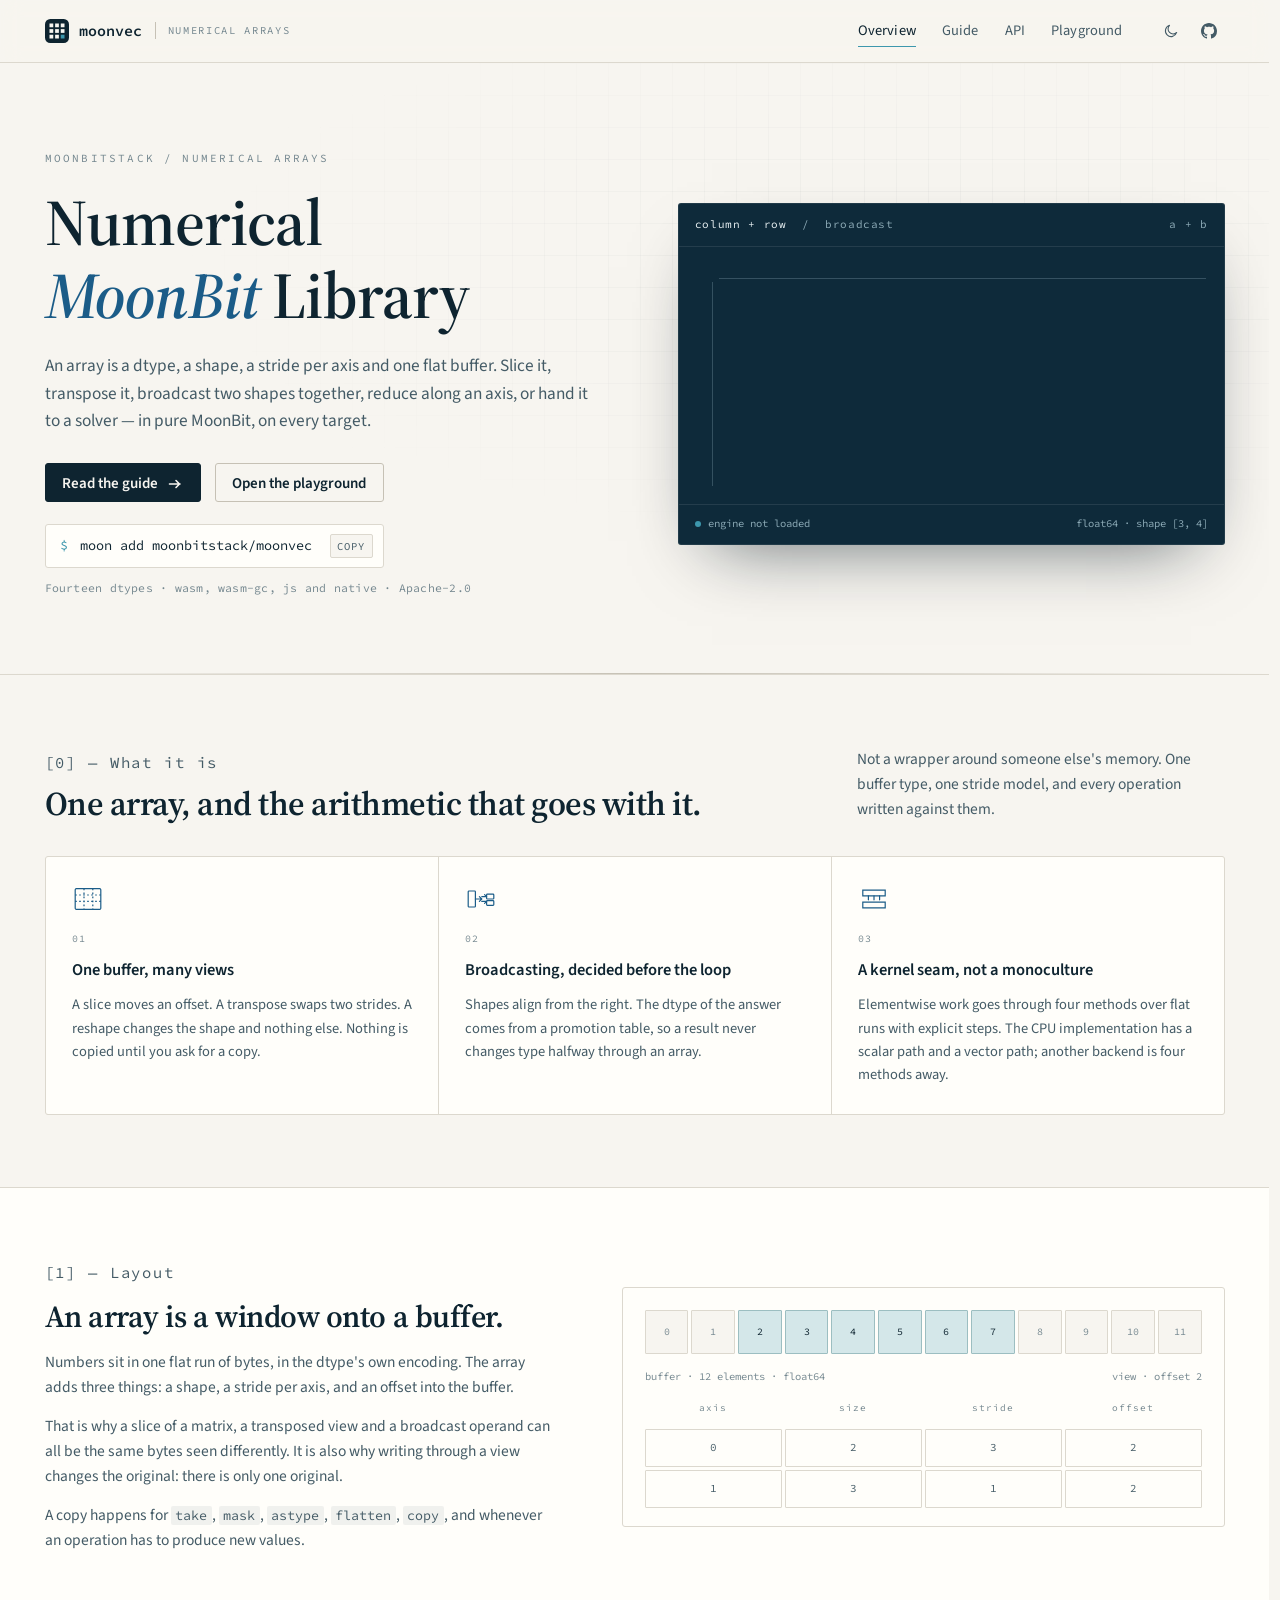
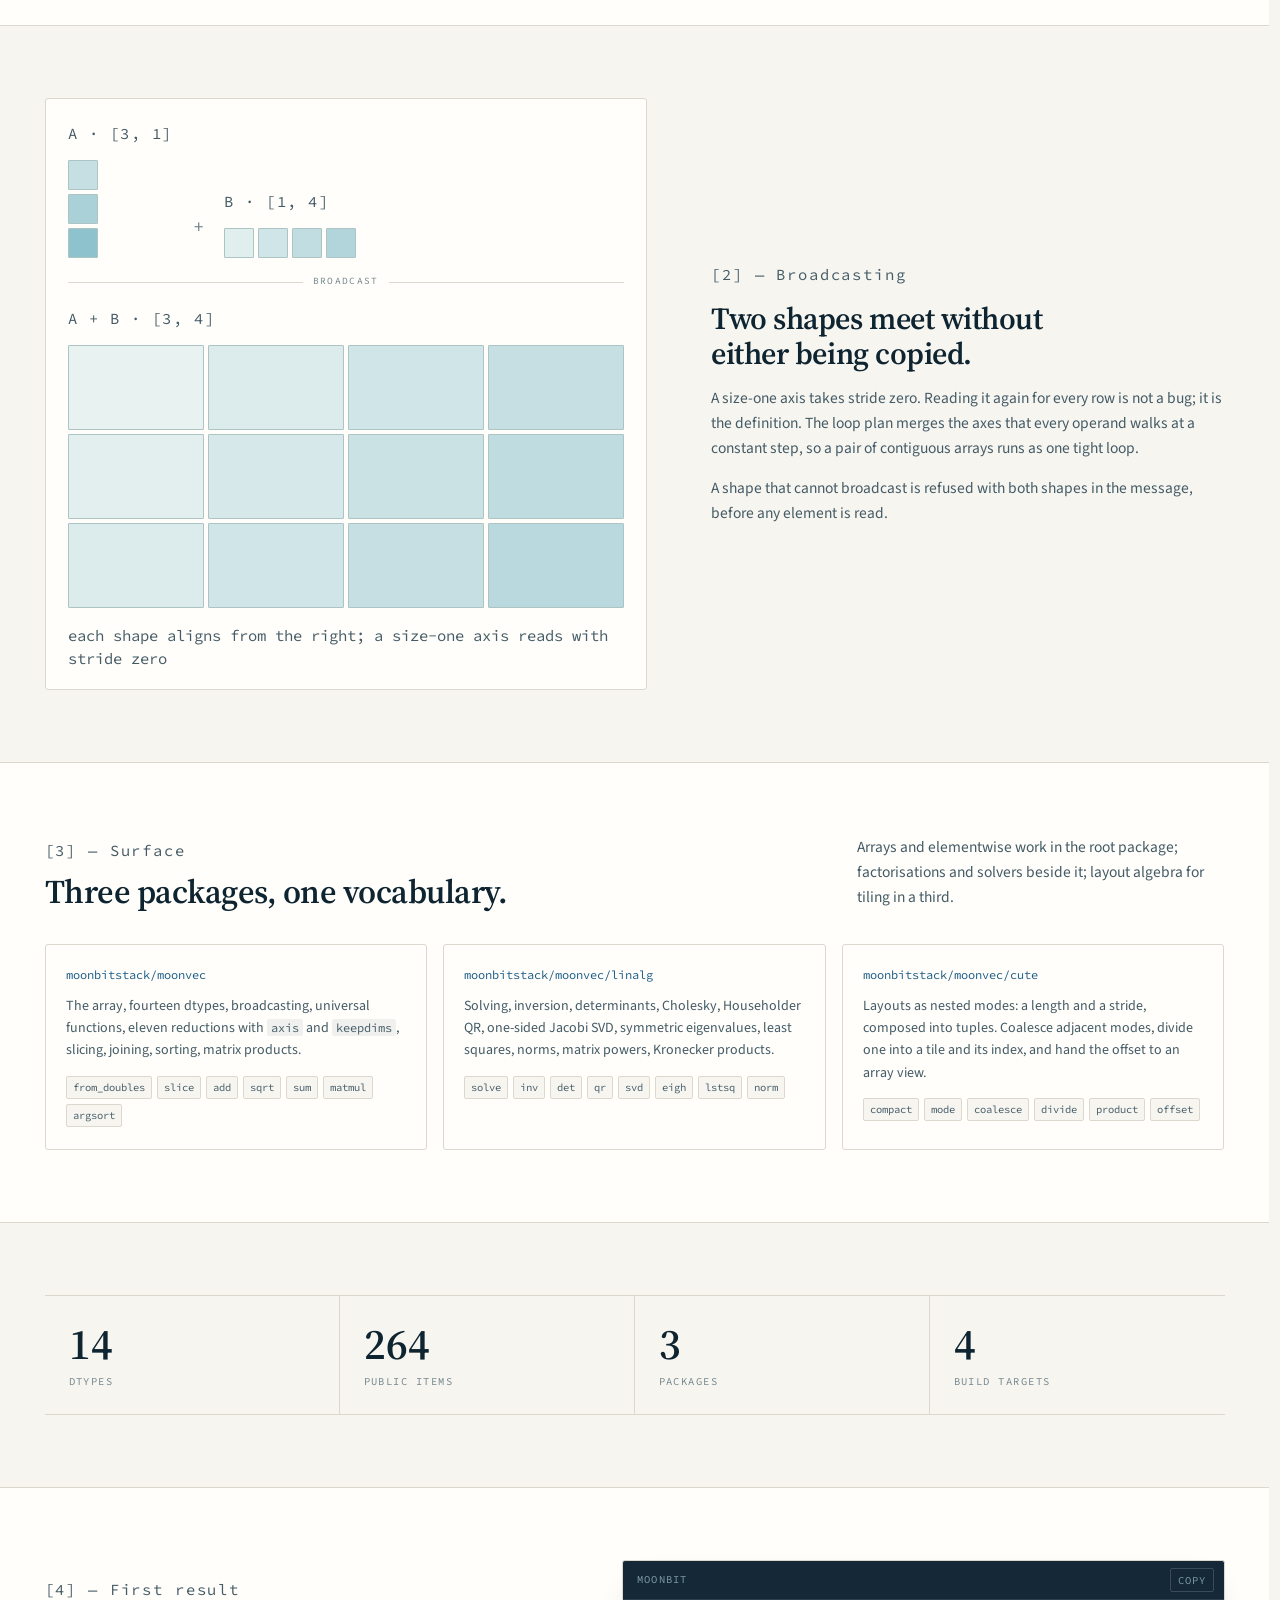
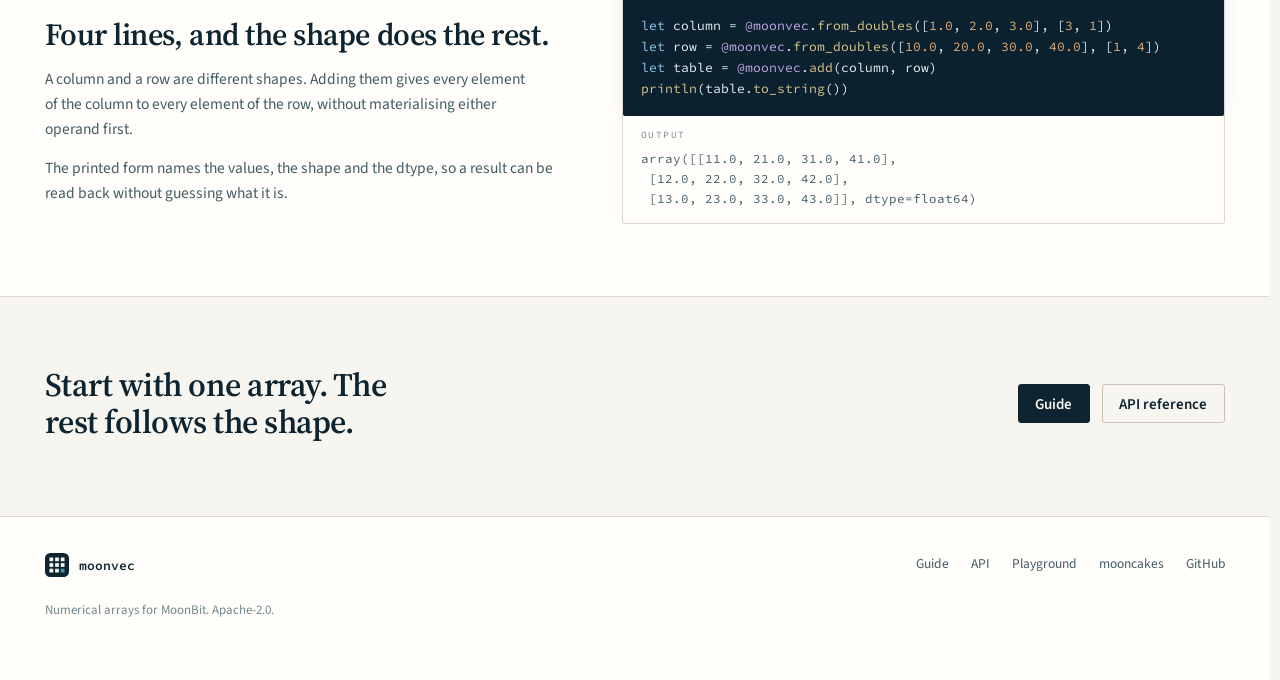
==== commit 37c39053: "feat(moonvec): draw the site's controls and grids as one coordinate system. The two shape menus were" ====
--- a/docs/index.html
+++ b/docs/index.html
@@ -10,7 +10,8 @@
 <link rel="preconnect" href="https://fonts.googleapis.com">
 <link rel="preconnect" href="https://fonts.gstatic.com" crossorigin>
 <link href="https://fonts.googleapis.com/css2?family=Source+Code+Pro:wght@400;500;600&family=Source+Sans+3:ital,wght@0,400;0,500;0,600;1,400&family=Source+Serif+4:ital,opsz,wght@0,8..60,600;1,8..60,600&display=swap" rel="stylesheet">
-<link rel="stylesheet" href="assets/site.css">
+<link rel="stylesheet" href="assets/base.css">
+<link rel="stylesheet" href="assets/home.css">
 <script>
   try {
     const entry = performance.getEntriesByType("navigation")[0];
@@ -85,7 +86,7 @@
         <div class="hero-actions">
           <a class="btn" href="guide.html">
             Read the guide
-            <svg viewBox="0 0 16 16" fill="none" stroke="currentColor" stroke-width="1.6" stroke-linecap="round" stroke-linejoin="round" aria-hidden="true"><path d="M2.5 8h11M9.5 4l4 4-4 4"></path></svg>
+            <svg viewBox="0 0 16 16" fill="none" stroke="currentColor" stroke-width="1.6" stroke-linecap="round" stroke-linejoin="round" aria-hidden="true"><path d="M2.5 8h10.5M9 4.5 12.5 8 9 11.5"></path></svg>
           </a>
           <a class="btn ghost" href="playground.html">Open the playground</a>
         </div>
@@ -103,11 +104,15 @@
           <span>a + b</span>
         </div>
         <div class="panel-body">
-          <div id="hero-grid" class="array-grid" role="img" aria-label="A three by four array of sums"></div>
+          <div class="array-frame">
+            <div class="axis-cols" id="hero-cols" aria-hidden="true"></div>
+            <div class="axis-rows" id="hero-rows" aria-hidden="true"></div>
+            <div id="hero-grid" class="array-grid" role="img" aria-label="A three by four array of sums"></div>
+          </div>
         </div>
         <div class="panel-foot">
           <span><span class="pulse" aria-hidden="true"></span><span id="hero-status">loading the engine</span></span>
-          <span>float64 · shape 3 × 4</span>
+          <span>float64 · shape [3, 4]</span>
         </div>
       </div>
     </div>
@@ -117,7 +122,7 @@
     <div class="wrap">
       <div class="band-head">
         <div>
-          <p class="section-index">01 — What it is</p>
+          <p class="section-index">[0] — What it is</p>
           <h2>One array, and the arithmetic that goes with it.</h2>
         </div>
         <p>Not a wrapper around someone else's memory. One buffer type, one stride model, and every
@@ -126,7 +131,7 @@
 
       <div class="cards">
         <article class="card">
-          <svg class="glyph" viewBox="0 0 40 40" fill="none" stroke="currentColor" stroke-width="1.4" aria-hidden="true">
+          <svg class="glyph" viewBox="0 0 40 40" fill="none" stroke="currentColor" stroke-width="1.5" aria-hidden="true">
             <rect x="4" y="7" width="32" height="26" rx="1.5"></rect>
             <path d="M4 15h32M4 23h32M15 7v26M26 7v26" stroke-dasharray="2 3"></path>
           </svg>
@@ -136,7 +141,7 @@
             nothing else. Nothing is copied until you ask for a copy.</p>
         </article>
         <article class="card">
-          <svg class="glyph" viewBox="0 0 40 40" fill="none" stroke="currentColor" stroke-width="1.4" aria-hidden="true">
+          <svg class="glyph" viewBox="0 0 40 40" fill="none" stroke="currentColor" stroke-width="1.5" aria-hidden="true">
             <rect x="4" y="10" width="9" height="20" rx="1"></rect>
             <rect x="27" y="14" width="9" height="6" rx="1"></rect>
             <rect x="27" y="22" width="9" height="6" rx="1"></rect>
@@ -148,7 +153,7 @@
             result never changes type halfway through an array.</p>
         </article>
         <article class="card">
-          <svg class="glyph" viewBox="0 0 40 40" fill="none" stroke="currentColor" stroke-width="1.4" aria-hidden="true">
+          <svg class="glyph" viewBox="0 0 40 40" fill="none" stroke="currentColor" stroke-width="1.5" aria-hidden="true">
             <path d="M6 9h28v7H6zM6 24h28v7H6z"></path>
             <path d="M13 21v-5M20 21v-5M27 21v-5" stroke-linecap="round"></path>
           </svg>
@@ -164,7 +169,7 @@
   <section class="band alt">
     <div class="wrap split">
       <div class="split-copy">
-        <p class="section-index">02 — Layout</p>
+        <p class="section-index">[1] — Layout</p>
         <h2>An array is a window onto a buffer.</h2>
         <p>Numbers sit in one flat run of bytes, in the dtype's own encoding. The array adds three
           things: a shape, a stride per axis, and an offset into the buffer.</p>
@@ -197,24 +202,24 @@
       <div class="buffer-figure bcast" aria-label="A column of three and a row of four broadcast into a three by four grid">
         <div class="bcast-inputs">
           <div>
-            <p class="bcast-label">a · 3 × 1</p>
+            <p class="bcast-label">a · [3, 1]</p>
             <div class="bcast-grid" style="--cols: 1"><i style="--t:0.3"></i><i style="--t:0.44"></i><i style="--t:0.58"></i></div>
           </div>
           <span class="bcast-op" aria-hidden="true">+</span>
           <div>
-            <p class="bcast-label">b · 1 × 4</p>
+            <p class="bcast-label">b · [1, 4]</p>
             <div class="bcast-grid" style="--cols: 4"><i style="--t:0.16"></i><i style="--t:0.24"></i><i style="--t:0.32"></i><i style="--t:0.4"></i></div>
           </div>
         </div>
         <div class="bcast-join" aria-hidden="true"><span>broadcast</span></div>
         <div>
-          <p class="bcast-label">a + b · 3 × 4</p>
+          <p class="bcast-label">a + b · [3, 4]</p>
           <div class="bcast-grid wide" style="--cols: 4"><i style="--t:0.12"></i><i style="--t:0.18"></i><i style="--t:0.24"></i><i style="--t:0.30"></i><i style="--t:0.15"></i><i style="--t:0.21"></i><i style="--t:0.27"></i><i style="--t:0.33"></i><i style="--t:0.18"></i><i style="--t:0.24"></i><i style="--t:0.30"></i><i style="--t:0.36"></i></div>
         </div>
         <p class="bcast-note">each shape aligns from the right; a size-one axis reads with stride zero</p>
       </div>
       <div class="split-copy">
-        <p class="section-index">03 — Broadcasting</p>
+        <p class="section-index">[2] — Broadcasting</p>
         <h2>Two shapes meet without either being copied.</h2>
         <p>A size-one axis takes stride zero. Reading it again for every row is not a bug; it is the
           definition. The loop plan merges the axes that every operand walks at a constant step, so a
@@ -229,7 +234,7 @@
     <div class="wrap">
       <div class="band-head">
         <div>
-          <p class="section-index">04 — Surface</p>
+          <p class="section-index">[3] — Surface</p>
           <h2>Three packages, one vocabulary.</h2>
         </div>
         <p>Arrays and elementwise work in the root package; factorisations and solvers beside it;
@@ -279,7 +284,7 @@
   <section class="band alt">
     <div class="wrap split">
       <div class="split-copy">
-        <p class="section-index">05 — First result</p>
+        <p class="section-index">[4] — First result</p>
         <h2>Four lines, and the shape does the rest.</h2>
         <p>A column and a row are different shapes. Adding them gives every element of the column to
           every element of the row, without materialising either operand first.</p>
--- a/docs/assets/base.css
+++ b/docs/assets/base.css
@@ -0,0 +1,799 @@
+/* The shell every page shares: colour and type tokens, the page scrollbars, the top bar, buttons,
+   code figures, the footer, and the focus and selection rules. */
+
+/* moonvec — a printed-instrument look for a numerical library.
+   Palette and rhythm borrow the gravity of scientific documentation: deep navy, teal, warm paper,
+   thin rules, and a serif voice for headings. */
+
+:root {
+  --paper: #f7f5f0;
+  --surface: #fffefa;
+  --surface-2: #f0ede5;
+  --panel: #0e2a3a;
+  --panel-2: #123346;
+  --panel-ink: #eaf2f4;
+  --panel-dim: #8fadb9;
+  --ink: #0e2430;
+  --ink-2: #445b66;
+  --ink-3: #74878f;
+  --rule: #dcd8ce;
+  --rule-2: #c6c1b5;
+  --blue: #1b5c88;
+  --blue-soft: #b9d3e3;
+  --teal: #3d97ad;
+  --amber: #b8832b;
+  --code-bg: #0c2130;
+  --code-ink: #e6eef1;
+  --code-dim: #7f9aa6;
+  --shadow: 0 1px 2px rgb(14 36 48 / 6%), 0 12px 32px -18px rgb(14 36 48 / 30%);
+  --serif: "Source Serif 4", "Iowan Old Style", Georgia, serif;
+  --sans: "Source Sans 3", "Segoe UI", system-ui, sans-serif;
+  --mono: "Source Code Pro", ui-monospace, "SFMono-Regular", Menlo, monospace;
+  --wrap: 1180px;
+  --radius: 3px;
+  color-scheme: light;
+}
+
+@media (prefers-color-scheme: dark) {
+  :root:not([data-theme="light"]) {
+    --paper: #0b1720;
+    --surface: #0f1f2a;
+    --surface-2: #132734;
+    --panel: #08141c;
+    --panel-2: #0d2230;
+    --panel-ink: #e6eef1;
+    --panel-dim: #7f9aa6;
+    --ink: #e8eef0;
+    --ink-2: #a8bcc6;
+    --ink-3: #7c919b;
+    --rule: #1f3340;
+    --rule-2: #2b4553;
+    --blue: #7db9dd;
+    --blue-soft: #244a60;
+    --teal: #66c2d4;
+    --amber: #d7a852;
+    --code-bg: #07131b;
+    --code-ink: #dfe9ec;
+    --code-dim: #6f8b97;
+    --shadow: 0 1px 2px rgb(0 0 0 / 30%), 0 16px 40px -20px rgb(0 0 0 / 70%);
+    color-scheme: dark;
+  }
+}
+
+:root[data-theme="dark"] {
+  --paper: #0b1720;
+  --surface: #0f1f2a;
+  --surface-2: #132734;
+  --panel: #08141c;
+  --panel-2: #0d2230;
+  --panel-ink: #e6eef1;
+  --panel-dim: #7f9aa6;
+  --ink: #e8eef0;
+  --ink-2: #a8bcc6;
+  --ink-3: #7c919b;
+  --rule: #1f3340;
+  --rule-2: #2b4553;
+  --blue: #7db9dd;
+  --blue-soft: #244a60;
+  --teal: #66c2d4;
+  --amber: #d7a852;
+  --code-bg: #07131b;
+  --code-ink: #dfe9ec;
+  --code-dim: #6f8b97;
+  --shadow: 0 1px 2px rgb(0 0 0 / 30%), 0 16px 40px -20px rgb(0 0 0 / 70%);
+  color-scheme: dark;
+}
+
+*,
+*::before,
+*::after {
+  box-sizing: border-box;
+}
+
+html,
+button,
+input,
+textarea,
+select {
+  /* Readers should see the characters they have to type, not the ligature the font would draw. Form
+     controls do not inherit, so they are named here as well. */
+  font-variant-ligatures: no-contextual;
+}
+
+html {
+  scrollbar-gutter: stable;
+  scroll-behavior: smooth;
+  -webkit-text-size-adjust: 100%;
+}
+
+@media (prefers-reduced-motion: reduce) {
+  html {
+    scroll-behavior: auto;
+  }
+  *,
+  *::before,
+  *::after {
+    animation-duration: 0.001ms !important;
+    animation-iteration-count: 1 !important;
+    transition-duration: 0.001ms !important;
+  }
+}
+
+body {
+  margin: 0;
+  background: var(--paper);
+  color: var(--ink);
+  font-family: var(--sans);
+  font-size: 17px;
+  line-height: 1.62;
+  font-optical-sizing: auto;
+  -webkit-font-smoothing: antialiased;
+  overflow-x: hidden;
+}
+
+::selection {
+  background: color-mix(in srgb, var(--teal) 34%, transparent);
+  color: var(--ink);
+}
+
+a {
+  color: var(--blue);
+  text-decoration-thickness: 1px;
+  text-underline-offset: 0.18em;
+}
+
+a:hover {
+  color: var(--teal);
+}
+
+img,
+svg {
+  max-width: 100%;
+}
+
+h1,
+h2,
+h3 {
+  font-family: var(--serif);
+  font-weight: 600;
+  letter-spacing: -0.015em;
+  line-height: 1.12;
+  margin: 0;
+  text-wrap: balance;
+}
+
+p {
+  text-wrap: pretty;
+}
+
+code,
+pre,
+kbd,
+samp {
+  font-family: var(--mono);
+}
+
+:not(pre) > code {
+  font-size: 0.86em;
+  padding: 0.08em 0.34em;
+  border-radius: 2px;
+  background: color-mix(in srgb, var(--ink) 6%, transparent);
+  overflow-wrap: anywhere;
+}
+
+/* ---------- page scrollbar: hidden at the top, present once the page moves ---------- */
+
+@supports selector(::-webkit-scrollbar) {
+  html::-webkit-scrollbar {
+    width: 11px;
+    height: 11px;
+  }
+  html::-webkit-scrollbar-track {
+    background: transparent;
+  }
+  html::-webkit-scrollbar-thumb {
+    border-radius: 99px;
+    border: 3px solid transparent;
+    background-clip: content-box;
+    background-color: color-mix(in srgb, var(--ink) 26%, transparent);
+  }
+  html::-webkit-scrollbar-thumb:hover {
+    background-color: color-mix(in srgb, var(--ink) 44%, transparent);
+  }
+  html.at-top::-webkit-scrollbar-thumb {
+    background-color: transparent;
+  }
+}
+
+@supports not selector(::-webkit-scrollbar) {
+  html {
+    scrollbar-width: thin;
+    scrollbar-color: color-mix(in srgb, var(--ink) 26%, transparent) transparent;
+  }
+  html.at-top {
+    scrollbar-color: transparent transparent;
+  }
+}
+
+/* ---------- inner scroll areas: thin, dim at rest, deeper under the pointer ---------- */
+
+.scroller {
+  overflow: auto;
+  overscroll-behavior: contain;
+}
+
+@supports selector(::-webkit-scrollbar) {
+  :is(.scroller, pre, .guide-nav ol)::-webkit-scrollbar {
+    width: 9px;
+    height: 9px;
+  }
+  :is(.scroller, pre, .guide-nav ol)::-webkit-scrollbar-track {
+    background: transparent;
+  }
+  :is(.scroller, pre, .guide-nav ol)::-webkit-scrollbar-thumb {
+    border-radius: 99px;
+    border: 2px solid transparent;
+    background-clip: content-box;
+    background-color: color-mix(in srgb, var(--ink) 13%, transparent);
+  }
+  :is(.scroller, pre, .guide-nav ol):hover::-webkit-scrollbar-thumb {
+    background-color: color-mix(in srgb, var(--ink) 30%, transparent);
+  }
+}
+
+@supports not selector(::-webkit-scrollbar) {
+  :is(.scroller, pre, .guide-nav ol) {
+    scrollbar-width: thin;
+    scrollbar-color: color-mix(in srgb, var(--ink) 18%, transparent) transparent;
+  }
+}
+
+/* ---------- shell ---------- */
+
+.wrap {
+  width: min(100% - 48px, var(--wrap));
+  margin-inline: auto;
+}
+
+@media (width <= 600px) {
+  .wrap {
+    width: min(100% - 32px, var(--wrap));
+  }
+}
+
+.topbar {
+  position: sticky;
+  top: 0;
+  z-index: 40;
+  background: color-mix(in srgb, var(--paper) 88%, transparent);
+  backdrop-filter: blur(10px) saturate(120%);
+  border-bottom: 1px solid var(--rule);
+}
+
+.topbar-inner {
+  display: flex;
+  align-items: center;
+  gap: 28px;
+  min-height: 62px;
+  flex-wrap: wrap;
+  padding-block: 8px;
+}
+
+.brand {
+  display: inline-flex;
+  align-items: center;
+  gap: 10px;
+  color: var(--ink);
+  text-decoration: none;
+  margin-right: auto;
+}
+
+.brand:hover {
+  color: var(--ink);
+}
+
+.brand-mark {
+  width: 24px;
+  height: 24px;
+  flex: none;
+}
+
+.brand-name {
+  font-family: var(--mono);
+  font-size: 15px;
+  letter-spacing: 0.01em;
+  font-weight: 600;
+}
+
+.brand-sub {
+  font-family: var(--mono);
+  font-size: 10.5px;
+  letter-spacing: 0.16em;
+  text-transform: uppercase;
+  color: var(--ink-3);
+  padding-left: 12px;
+  margin-left: 2px;
+  border-left: 1px solid var(--rule-2);
+}
+
+.nav {
+  display: flex;
+  align-items: center;
+  gap: 26px;
+}
+
+.nav a {
+  color: var(--ink-2);
+  text-decoration: none;
+  font-size: 14.5px;
+  letter-spacing: 0.01em;
+  padding-block: 4px;
+  border-bottom: 1px solid transparent;
+}
+
+.nav a:hover {
+  color: var(--ink);
+  border-bottom-color: var(--rule-2);
+}
+
+.nav a[aria-current="page"] {
+  color: var(--ink);
+  border-bottom-color: var(--teal);
+}
+
+.nav-tools {
+  display: flex;
+  align-items: center;
+  gap: 6px;
+  margin-left: 4px;
+}
+
+.icon-btn {
+  display: inline-flex;
+  align-items: center;
+  justify-content: center;
+  width: 32px;
+  height: 32px;
+  padding: 0;
+  border: 1px solid transparent;
+  border-radius: var(--radius);
+  background: transparent;
+  color: var(--ink-2);
+  cursor: pointer;
+}
+
+.icon-btn:hover {
+  color: var(--ink);
+  border-color: var(--rule);
+  background: var(--surface);
+}
+
+.icon-btn svg {
+  width: 16px;
+  height: 16px;
+  display: block;
+}
+
+@media (width <= 860px) {
+  .topbar-inner {
+    gap: 10px 20px;
+  }
+  .brand-sub {
+    display: none;
+  }
+  .nav {
+    order: 3;
+    width: 100%;
+    gap: 22px;
+    padding-bottom: 6px;
+    overflow-x: auto;
+  }
+  .nav a {
+    white-space: nowrap;
+    font-size: 14px;
+  }
+}
+
+@media (width <= 420px) {
+  .nav {
+    gap: 18px;
+  }
+}
+
+/* ---------- shared type ---------- */
+
+.eyebrow {
+  font-family: var(--mono);
+  font-size: 11px;
+  letter-spacing: 0.2em;
+  text-transform: uppercase;
+  color: var(--ink-3);
+  user-select: none;
+}
+
+.section-index {
+  font-family: var(--mono);
+  font-size: 11px;
+  letter-spacing: 0.12em;
+  color: var(--teal);
+  user-select: none;
+}
+
+.lead {
+  font-size: clamp(17px, 1.35vw, 19.5px);
+  line-height: 1.6;
+  color: var(--ink-2);
+  max-width: 62ch;
+}
+
+.muted {
+  color: var(--ink-3);
+}
+
+.rule {
+  height: 1px;
+  background: var(--rule);
+  border: 0;
+  margin: 0;
+}
+
+/* ---------- buttons ---------- */
+
+.btn {
+  display: inline-flex;
+  align-items: center;
+  gap: 9px;
+  font-family: var(--sans);
+  font-size: 15px;
+  font-weight: 600;
+  line-height: 1.2;
+  text-decoration: none;
+  border: 1px solid var(--ink);
+  border-radius: var(--radius);
+  padding: calc(0.64em + 0.08em) 1.1em calc(0.64em - 0.08em);
+  background: var(--ink);
+  color: var(--paper);
+  cursor: pointer;
+  transition: background 140ms ease, color 140ms ease, border-color 140ms ease;
+}
+
+.btn:hover {
+  background: var(--blue);
+  border-color: var(--blue);
+  color: #fff;
+}
+
+.btn svg {
+  width: 16px;
+  height: 16px;
+  display: block;
+  flex: none;
+}
+
+.btn.ghost {
+  background: transparent;
+  color: var(--ink);
+  border-color: var(--rule-2);
+}
+
+.btn.ghost:hover {
+  border-color: var(--ink);
+  background: var(--surface);
+  color: var(--ink);
+}
+
+.btn-row {
+  display: flex;
+  flex-wrap: wrap;
+  gap: 12px;
+  align-items: center;
+}
+
+/* ---------- install command ---------- */
+
+.install {
+  display: inline-flex;
+  align-items: center;
+  gap: 12px;
+  border: 1px solid var(--rule);
+  background: var(--surface);
+  border-radius: var(--radius);
+  padding: 9px 10px 9px 14px;
+  font-family: var(--mono);
+  font-size: 13.5px;
+  color: var(--ink);
+  max-width: 100%;
+}
+
+.install .prompt {
+  color: var(--teal);
+  user-select: none;
+}
+
+.install .cmd {
+  overflow-wrap: anywhere;
+}
+
+.copy {
+  margin-left: 6px;
+  border: 1px solid var(--rule);
+  background: var(--paper);
+  color: var(--ink-2);
+  font-family: var(--mono);
+  font-size: 10.5px;
+  letter-spacing: 0.08em;
+  text-transform: uppercase;
+  padding: calc(0.42em + 0.06em) 0.66em calc(0.42em - 0.06em);
+  border-radius: 2px;
+  cursor: pointer;
+  user-select: none;
+}
+
+.copy:hover {
+  color: var(--ink);
+  border-color: var(--rule-2);
+}
+
+/* ---------- code ---------- */
+
+.code-figure {
+  margin: 0;
+  border: 1px solid var(--rule);
+  border-radius: var(--radius);
+  background: var(--code-bg);
+  overflow: hidden;
+  box-shadow: var(--shadow);
+}
+
+.code-head {
+  display: flex;
+  align-items: center;
+  gap: 10px;
+  padding: 7px 10px 7px 14px;
+  border-bottom: 1px solid color-mix(in srgb, var(--code-ink) 12%, transparent);
+  background: color-mix(in srgb, #fff 3%, transparent);
+  user-select: none;
+}
+
+.code-title {
+  font-family: var(--mono);
+  font-size: 10.5px;
+  letter-spacing: 0.12em;
+  text-transform: uppercase;
+  color: var(--code-dim);
+}
+
+.code-head .copy {
+  margin-left: auto;
+  background: transparent;
+  border-color: color-mix(in srgb, var(--code-ink) 18%, transparent);
+  color: var(--code-dim);
+}
+
+.code-head .copy:hover {
+  color: var(--code-ink);
+  border-color: color-mix(in srgb, var(--code-ink) 34%, transparent);
+}
+
+.code-figure pre {
+  margin: 0;
+  padding: 15px 18px 17px;
+  font-size: 13px;
+  line-height: 1.62;
+  color: var(--code-ink);
+  overflow-x: auto;
+  tab-size: 2;
+}
+
+.code-figure pre code {
+  font: inherit;
+  white-space: pre;
+}
+
+.tok-key {
+  color: #8fc7e8;
+}
+
+.tok-fn {
+  color: #d9c48a;
+}
+
+.tok-str {
+  color: #9fd3a8;
+}
+
+.tok-num {
+  color: #e3b07a;
+}
+
+.tok-com {
+  color: #6d8792;
+  font-style: italic;
+}
+
+.tok-type {
+  color: #c3a8e0;
+}
+
+.output {
+  margin: 0;
+  border: 1px solid var(--rule);
+  border-top: 0;
+  border-radius: 0 0 var(--radius) var(--radius);
+  background: var(--surface);
+  padding: 12px 18px 14px;
+  font-family: var(--mono);
+  font-size: 12.5px;
+  line-height: 1.6;
+  color: var(--ink-2);
+  overflow-x: auto;
+  white-space: pre;
+}
+
+.output .label {
+  display: block;
+  font-size: 9.5px;
+  letter-spacing: 0.16em;
+  text-transform: uppercase;
+  color: var(--ink-3);
+  margin-bottom: 6px;
+  user-select: none;
+}
+
+.figure-stack .output {
+  margin-top: -1px;
+}
+
+.page-head {
+  padding: 56px 0 40px;
+  border-bottom: 1px solid var(--rule);
+}
+
+.page-head h1 {
+  font-size: clamp(2.1rem, 3.8vw, 3rem);
+  margin: 14px 0 14px;
+}
+
+.note {
+  position: relative;
+  padding: 14px 18px 14px 20px;
+  background: color-mix(in srgb, var(--teal) 7%, var(--surface));
+  border: 1px solid color-mix(in srgb, var(--teal) 22%, var(--rule));
+  border-radius: 0 var(--radius) var(--radius) 0;
+  font-size: 14.5px;
+  color: var(--ink-2);
+  margin: 0 0 20px;
+}
+
+.note::before {
+  content: "";
+  position: absolute;
+  left: 0;
+  top: 0;
+  bottom: 0;
+  width: 3px;
+  background: var(--teal);
+  clip-path: polygon(0 0, 100% 10%, 100% 90%, 0 100%);
+}
+
+.note strong {
+  color: var(--ink);
+}
+
+/* ---------- footer ---------- */
+
+.footer {
+  border-top: 1px solid var(--rule);
+  padding: 36px 0 46px;
+  background: var(--surface);
+}
+
+.footer-inner {
+  display: flex;
+  justify-content: space-between;
+  gap: 28px;
+  flex-wrap: wrap;
+  align-items: flex-start;
+}
+
+.footer .brand-name {
+  font-size: 13px;
+}
+
+.footer-note {
+  font-size: 13px;
+  color: var(--ink-3);
+  max-width: 44ch;
+}
+
+.footer-links {
+  display: flex;
+  gap: 22px;
+  flex-wrap: wrap;
+  font-size: 13.5px;
+}
+
+.footer-links a {
+  color: var(--ink-2);
+  text-decoration: none;
+}
+
+.footer-links a:hover {
+  color: var(--ink);
+  text-decoration: underline;
+}
+
+/* ---------- utilities ---------- */
+
+.sr-only {
+  position: absolute;
+  width: 1px;
+  height: 1px;
+  padding: 0;
+  margin: -1px;
+  overflow: hidden;
+  clip: rect(0 0 0 0);
+  white-space: nowrap;
+  border: 0;
+}
+
+:focus-visible {
+  outline: 2px solid var(--blue);
+  outline-offset: 2px;
+}
+
+.skip-link {
+  position: absolute;
+  left: 12px;
+  top: -60px;
+  z-index: 100;
+  background: var(--ink);
+  color: var(--paper);
+  padding: 8px 14px;
+  border-radius: 2px;
+  font-size: 14px;
+}
+
+.skip-link:focus {
+  top: 10px;
+}
+
+/* theme toggle: one glyph of the pair is drawn at a time */
+
+.icon-btn .i-sun {
+  display: none;
+}
+
+html[data-theme="dark"] .icon-btn .i-sun {
+  display: block;
+}
+
+html[data-theme="dark"] .icon-btn .i-moon {
+  display: none;
+}
+
+@media (prefers-color-scheme: dark) {
+  html:not([data-theme="light"]) .icon-btn .i-sun {
+    display: block;
+  }
+  html:not([data-theme="light"]) .icon-btn .i-moon {
+    display: none;
+  }
+}
+
+
+/* A drag across the page should take the article, not the navigation, a label or a control. Only
+   text that can be copied stays selectable: headings, prose, code, signatures and table cells. */
+.brand,
+.nav,
+.icon-btn,
+.btn,
+.copy,
+.skip-link,
+.footer-links,
+.code-head,
+.output .label,
+.install .prompt {
+  -webkit-user-select: none;
+  user-select: none;
+}
--- a/docs/assets/home.css
+++ b/docs/assets/home.css
@@ -0,0 +1,667 @@
+/* The overview page: the hero and its live array panel, the bands that follow, and the two diagrams. */
+
+/* ---------- hero ---------- */
+
+.hero {
+  position: relative;
+  padding: 76px 0 64px;
+  border-bottom: 1px solid var(--rule);
+  overflow: hidden;
+}
+
+.hero::before {
+  content: "";
+  position: absolute;
+  inset: 0;
+  background-image: linear-gradient(to right, color-mix(in srgb, var(--ink) 5%, transparent) 1px, transparent 1px),
+    linear-gradient(to bottom, color-mix(in srgb, var(--ink) 5%, transparent) 1px, transparent 1px);
+  background-size: 32px 32px;
+  mask-image: radial-gradient(ellipse 78% 62% at 72% 34%, #000 10%, transparent 78%);
+  opacity: 0.75;
+  pointer-events: none;
+}
+
+.hero::after {
+  content: "";
+  position: absolute;
+  inset: auto 0 0 0;
+  height: 1px;
+  background: linear-gradient(to right, transparent, var(--rule-2), transparent);
+}
+
+.hero-inner {
+  position: relative;
+  display: grid;
+  grid-template-columns: minmax(0, 1.02fr) minmax(0, 0.98fr);
+  gap: clamp(36px, 5vw, 76px);
+  align-items: center;
+}
+
+.hero h1 {
+  font-size: clamp(2.55rem, 5.1vw, 4.15rem);
+  margin: 18px 0 20px;
+}
+
+.hero h1 em {
+  font-style: italic;
+  color: var(--blue);
+}
+
+.hero .lead {
+  margin: 0 0 28px;
+}
+
+.hero-actions {
+  display: flex;
+  flex-wrap: wrap;
+  align-items: center;
+  gap: 14px;
+  margin-bottom: 22px;
+}
+
+.hero-note {
+  font-family: var(--mono);
+  font-size: 11.5px;
+  color: var(--ink-3);
+  letter-spacing: 0.02em;
+}
+
+@media (width <= 900px) {
+  .hero {
+    padding: 52px 0 48px;
+  }
+  .hero-inner {
+    grid-template-columns: minmax(0, 1fr);
+  }
+}
+
+/* ---------- the array panel ---------- */
+
+.panel {
+  border-radius: var(--radius);
+  background: var(--panel);
+  color: var(--panel-ink);
+  border: 1px solid color-mix(in srgb, #fff 8%, transparent);
+  box-shadow: 0 30px 70px -34px rgb(4 20 30 / 65%);
+  overflow: hidden;
+}
+
+.panel-head {
+  user-select: none;
+  display: flex;
+  align-items: baseline;
+  justify-content: space-between;
+  gap: 12px;
+  padding: 12px 16px;
+  border-bottom: 1px solid color-mix(in srgb, #fff 9%, transparent);
+  font-family: var(--mono);
+  font-size: 11px;
+  letter-spacing: 0.06em;
+  color: var(--panel-dim);
+}
+
+.panel-head .name {
+  color: var(--panel-ink);
+}
+
+.panel-body {
+  padding: 18px;
+}
+
+.panel-foot {
+  display: flex;
+  align-items: center;
+  justify-content: space-between;
+  gap: 12px;
+  padding: 10px 16px 12px;
+  border-top: 1px solid color-mix(in srgb, #fff 9%, transparent);
+  font-family: var(--mono);
+  font-size: 10.5px;
+  color: var(--panel-dim);
+}
+
+.panel-foot .pulse {
+  display: inline-block;
+  width: 6px;
+  height: 6px;
+  border-radius: 50%;
+  background: var(--teal);
+  margin-right: 7px;
+  box-shadow: 0 0 0 0 color-mix(in srgb, var(--teal) 60%, transparent);
+  animation: pulse 2.6s ease-out infinite;
+}
+
+@keyframes pulse {
+  0% {
+    box-shadow: 0 0 0 0 color-mix(in srgb, var(--teal) 50%, transparent);
+  }
+  70% {
+    box-shadow: 0 0 0 7px transparent;
+  }
+  100% {
+    box-shadow: 0 0 0 0 transparent;
+  }
+}
+
+.array-grid {
+  display: grid;
+  gap: 4px;
+  grid-template-columns: repeat(var(--cols, 4), minmax(0, 1fr));
+}
+
+.array-grid .cell {
+  display: flex;
+  align-items: center;
+  justify-content: center;
+  aspect-ratio: 1.55;
+  border-radius: 1px;
+  font-family: var(--mono);
+  font-size: 12.5px;
+  color: var(--panel-ink);
+  background: color-mix(in srgb, var(--teal) calc(var(--t, 0) * 52%), color-mix(in srgb, #fff 6%, var(--panel)));
+  border: 1px solid color-mix(in srgb, #fff 7%, transparent);
+  transition: background 420ms ease, opacity 300ms ease;
+  animation: cell-in 500ms ease both;
+  animation-delay: calc(var(--i, 0) * 26ms);
+}
+
+.array-grid.small .cell {
+  aspect-ratio: 1.4;
+  font-size: 11px;
+}
+
+@keyframes cell-in {
+  from {
+    opacity: 0;
+    transform: translateY(5px);
+  }
+  to {
+    opacity: 1;
+    transform: none;
+  }
+}
+
+.array-grid .cell.pending {
+  color: transparent;
+  background: color-mix(in srgb, #fff 5%, var(--panel));
+  animation: none;
+}
+
+/* ---------- homepage sections ---------- */
+
+.band {
+  padding: 72px 0;
+  border-bottom: 1px solid var(--rule);
+}
+
+.band.alt {
+  background: var(--surface);
+}
+
+.band-head {
+  display: flex;
+  align-items: flex-end;
+  justify-content: space-between;
+  gap: 28px;
+  flex-wrap: wrap;
+  margin-bottom: 34px;
+}
+
+.band-head h2 {
+  font-size: clamp(1.6rem, 2.6vw, 2.15rem);
+  margin-top: 10px;
+}
+
+.band-head p {
+  margin: 0;
+  max-width: 46ch;
+  color: var(--ink-2);
+  font-size: 15.5px;
+}
+
+.cards {
+  display: grid;
+  grid-template-columns: repeat(3, minmax(0, 1fr));
+  gap: 1px;
+  background: var(--rule);
+  border: 1px solid var(--rule);
+  border-radius: var(--radius);
+  overflow: hidden;
+}
+
+.card {
+  background: var(--surface);
+  padding: 26px 26px 28px;
+  display: flex;
+  flex-direction: column;
+  gap: 12px;
+  min-width: 0;
+}
+
+.card h3 {
+  font-family: var(--sans);
+  font-size: 16.5px;
+  font-weight: 600;
+  letter-spacing: 0;
+  line-height: 1.35;
+}
+
+.card p {
+  margin: 0;
+  font-size: 14.5px;
+  color: var(--ink-2);
+  line-height: 1.6;
+}
+
+.card .glyph {
+  width: 32px;
+  height: 32px;
+  color: var(--blue);
+  margin-bottom: 4px;
+}
+
+.card .card-index {
+  font-family: var(--mono);
+  font-size: 10px;
+  letter-spacing: 0.14em;
+  color: var(--ink-3);
+  user-select: none;
+}
+
+@media (width <= 860px) {
+  .cards {
+    grid-template-columns: minmax(0, 1fr);
+  }
+  .band {
+    padding: 52px 0;
+  }
+}
+
+/* ---------- split feature ---------- */
+
+.split {
+  display: grid;
+  grid-template-columns: minmax(0, 0.92fr) minmax(0, 1.08fr);
+  gap: clamp(32px, 5vw, 72px);
+  align-items: center;
+}
+
+.split.flip {
+  grid-template-columns: minmax(0, 1.08fr) minmax(0, 0.92fr);
+}
+
+.split h2 {
+  font-size: clamp(1.55rem, 2.4vw, 2rem);
+  margin: 10px 0 16px;
+}
+
+.split p {
+  margin: 0 0 14px;
+  color: var(--ink-2);
+  font-size: 15.5px;
+}
+
+.split p:last-child {
+  margin-bottom: 0;
+}
+
+@media (width <= 900px) {
+  .split,
+  .split.flip {
+    grid-template-columns: minmax(0, 1fr);
+  }
+  .split.flip .split-copy {
+    order: 2;
+  }
+}
+
+/* buffer diagram */
+
+.buffer-figure {
+  border: 1px solid var(--rule);
+  background: var(--surface);
+  border-radius: var(--radius);
+  padding: 22px 22px 18px;
+  min-width: 0;
+}
+
+.buffer-row {
+  display: grid;
+  grid-template-columns: repeat(12, minmax(0, 1fr));
+  gap: 3px;
+  margin-bottom: 14px;
+}
+
+.buffer-row span {
+  display: flex;
+  align-items: center;
+  justify-content: center;
+  aspect-ratio: 1;
+  border: 1px solid var(--rule);
+  font-family: var(--mono);
+  font-size: 10px;
+  color: var(--ink-3);
+  background: var(--paper);
+  border-radius: 1px;
+}
+
+.buffer-row span.on {
+  background: color-mix(in srgb, var(--teal) 22%, var(--surface));
+  border-color: color-mix(in srgb, var(--teal) 40%, var(--rule));
+  color: var(--ink);
+}
+
+.buffer-caption {
+  display: flex;
+  justify-content: space-between;
+  gap: 16px;
+  font-family: var(--mono);
+  font-size: 10.5px;
+  color: var(--ink-3);
+  flex-wrap: wrap;
+}
+
+.stride-grid {
+  display: grid;
+  grid-template-columns: repeat(4, minmax(0, 1fr));
+  gap: 3px;
+  margin-top: 6px;
+}
+
+.stride-grid span {
+  display: flex;
+  align-items: center;
+  justify-content: center;
+  padding: 9px 2px;
+  border: 1px solid var(--rule);
+  border-radius: 1px;
+  font-family: var(--mono);
+  font-size: 11px;
+  color: var(--ink-2);
+  background: var(--surface);
+}
+
+.stride-grid span.head {
+  color: var(--ink-3);
+  font-size: 9.5px;
+  letter-spacing: 0.1em;
+  background: transparent;
+  border-color: transparent;
+}
+
+/* ---------- numbers strip ---------- */
+
+.numbers {
+  display: grid;
+  grid-template-columns: repeat(4, minmax(0, 1fr));
+  border-top: 1px solid var(--rule);
+  border-bottom: 1px solid var(--rule);
+}
+
+.number {
+  padding: 26px 24px 24px;
+  border-right: 1px solid var(--rule);
+  min-width: 0;
+}
+
+.number:last-child {
+  border-right: 0;
+}
+
+.number b {
+  display: block;
+  font-family: var(--serif);
+  font-size: clamp(2rem, 3.4vw, 2.7rem);
+  font-weight: 600;
+  line-height: 1;
+  color: var(--ink);
+  font-variant-numeric: tabular-nums;
+}
+
+.number span {
+  display: block;
+  margin-top: 8px;
+  font-family: var(--mono);
+  font-size: 10.5px;
+  letter-spacing: 0.14em;
+  text-transform: uppercase;
+  color: var(--ink-3);
+  user-select: none;
+}
+
+@media (width <= 760px) {
+  .numbers {
+    grid-template-columns: repeat(2, minmax(0, 1fr));
+  }
+  .number:nth-child(2) {
+    border-right: 0;
+  }
+  .number:nth-child(1),
+  .number:nth-child(2) {
+    border-bottom: 1px solid var(--rule);
+  }
+}
+
+/* ---------- package tiles ---------- */
+
+.packages {
+  display: grid;
+  grid-template-columns: repeat(3, minmax(0, 1fr));
+  gap: 16px;
+}
+
+.package {
+  border: 1px solid var(--rule);
+  border-radius: var(--radius);
+  background: var(--surface);
+  padding: 20px 20px 22px;
+  display: flex;
+  flex-direction: column;
+  gap: 10px;
+  min-width: 0;
+}
+
+.package .path {
+  font-family: var(--mono);
+  font-size: 12px;
+  color: var(--blue);
+  overflow-wrap: anywhere;
+}
+
+.package p {
+  margin: 0;
+  font-size: 14px;
+  color: var(--ink-2);
+  line-height: 1.6;
+}
+
+.package ul {
+  margin: 4px 0 0;
+  padding: 0;
+  list-style: none;
+  display: flex;
+  flex-wrap: wrap;
+  gap: 5px;
+}
+
+.package li {
+  font-family: var(--mono);
+  font-size: 10.5px;
+  color: var(--ink-2);
+  border: 1px solid var(--rule);
+  border-radius: 2px;
+  padding: 2px 6px;
+  background: var(--paper);
+}
+
+@media (width <= 860px) {
+  .packages {
+    grid-template-columns: minmax(0, 1fr);
+  }
+}
+
+/* ---------- closing call ---------- */
+
+.closing {
+  padding: 70px 0 76px;
+}
+
+.closing-inner {
+  display: flex;
+  align-items: center;
+  justify-content: space-between;
+  gap: 32px;
+  flex-wrap: wrap;
+}
+
+.closing h2 {
+  font-size: clamp(1.5rem, 2.6vw, 2.05rem);
+  max-width: 22ch;
+}
+
+.array-grid:empty {
+  min-height: 204px;
+}
+
+/* broadcasting diagram: cells, not outlines, so the repetition is visible */
+
+.bcast {
+  display: grid;
+  gap: 16px;
+}
+
+.bcast-inputs {
+  display: flex;
+  align-items: flex-end;
+  gap: 20px;
+}
+
+.bcast-label {
+  margin: 0 0 8px;
+  font-family: var(--mono);
+  font-size: 10px;
+  letter-spacing: 0.1em;
+  text-transform: uppercase;
+  color: var(--ink-3);
+  user-select: none;
+}
+
+.bcast-grid {
+  display: grid;
+  grid-template-columns: repeat(var(--cols), minmax(16px, 30px));
+  gap: 4px;
+}
+
+.bcast-grid i {
+  display: block;
+  aspect-ratio: 1;
+  border: 1px solid color-mix(in srgb, var(--teal) 30%, var(--rule));
+  border-radius: 1px;
+  background: color-mix(in srgb, var(--teal) calc(var(--t, 0.2) * 100%), var(--surface));
+}
+
+.bcast-grid.wide {
+  grid-template-columns: repeat(var(--cols), minmax(0, 1fr));
+}
+
+.bcast-grid.wide i {
+  aspect-ratio: 1.6;
+}
+
+.bcast-op {
+  font-family: var(--mono);
+  font-size: 19px;
+  line-height: 1;
+  color: var(--ink-3);
+  padding-bottom: 22px;
+  user-select: none;
+}
+
+.bcast-join {
+  display: flex;
+  align-items: center;
+  gap: 10px;
+  font-family: var(--mono);
+  font-size: 9.5px;
+  letter-spacing: 0.14em;
+  text-transform: uppercase;
+  color: var(--ink-3);
+  user-select: none;
+}
+
+.bcast-join::before,
+.bcast-join::after {
+  content: "";
+  height: 1px;
+  flex: 1;
+  background: var(--rule);
+}
+
+.bcast-note {
+  margin: 0;
+  font-family: var(--mono);
+  font-size: 11px;
+  line-height: 1.5;
+  color: var(--ink-3);
+}
+
+/* The panel and the two diagrams are illustrations: their numbers and captions are read, not copied. */
+.panel,
+.buffer-row,
+.buffer-caption,
+.stride-grid,
+.bcast-label,
+.bcast-op,
+.bcast-join,
+.bcast-grid,
+.numbers,
+.package .path,
+.package ul {
+  -webkit-user-select: none;
+  user-select: none;
+}
+
+/* The hero array carries its coordinates: column indices along the top, row indices down the left,
+   with a hairline on each axis so the grid reads as a coordinate frame rather than a table. */
+.array-frame {
+  display: grid;
+  grid-template-columns: 16px minmax(0, 1fr);
+  grid-template-rows: 14px auto;
+  gap: 3px 6px;
+}
+
+.array-frame .axis-cols {
+  grid-column: 2;
+  grid-row: 1;
+  display: grid;
+  grid-template-columns: repeat(var(--cols, 4), minmax(0, 1fr));
+  gap: 4px;
+  padding-bottom: 2px;
+  border-bottom: 1px solid color-mix(in srgb, var(--panel-dim) 30%, transparent);
+}
+
+.array-frame .axis-rows {
+  grid-column: 1;
+  grid-row: 2;
+  display: grid;
+  grid-template-rows: repeat(var(--rows, 3), minmax(0, 1fr));
+  gap: 4px;
+  padding-right: 2px;
+  border-right: 1px solid color-mix(in srgb, var(--panel-dim) 30%, transparent);
+}
+
+.array-frame .array-grid {
+  grid-column: 2;
+  grid-row: 2;
+}
+
+.array-frame .axis-cols span,
+.array-frame .axis-rows span {
+  display: flex;
+  align-items: center;
+  justify-content: center;
+  font-family: var(--mono);
+  font-size: 9px;
+  line-height: 1;
+  color: var(--panel-dim);
+}
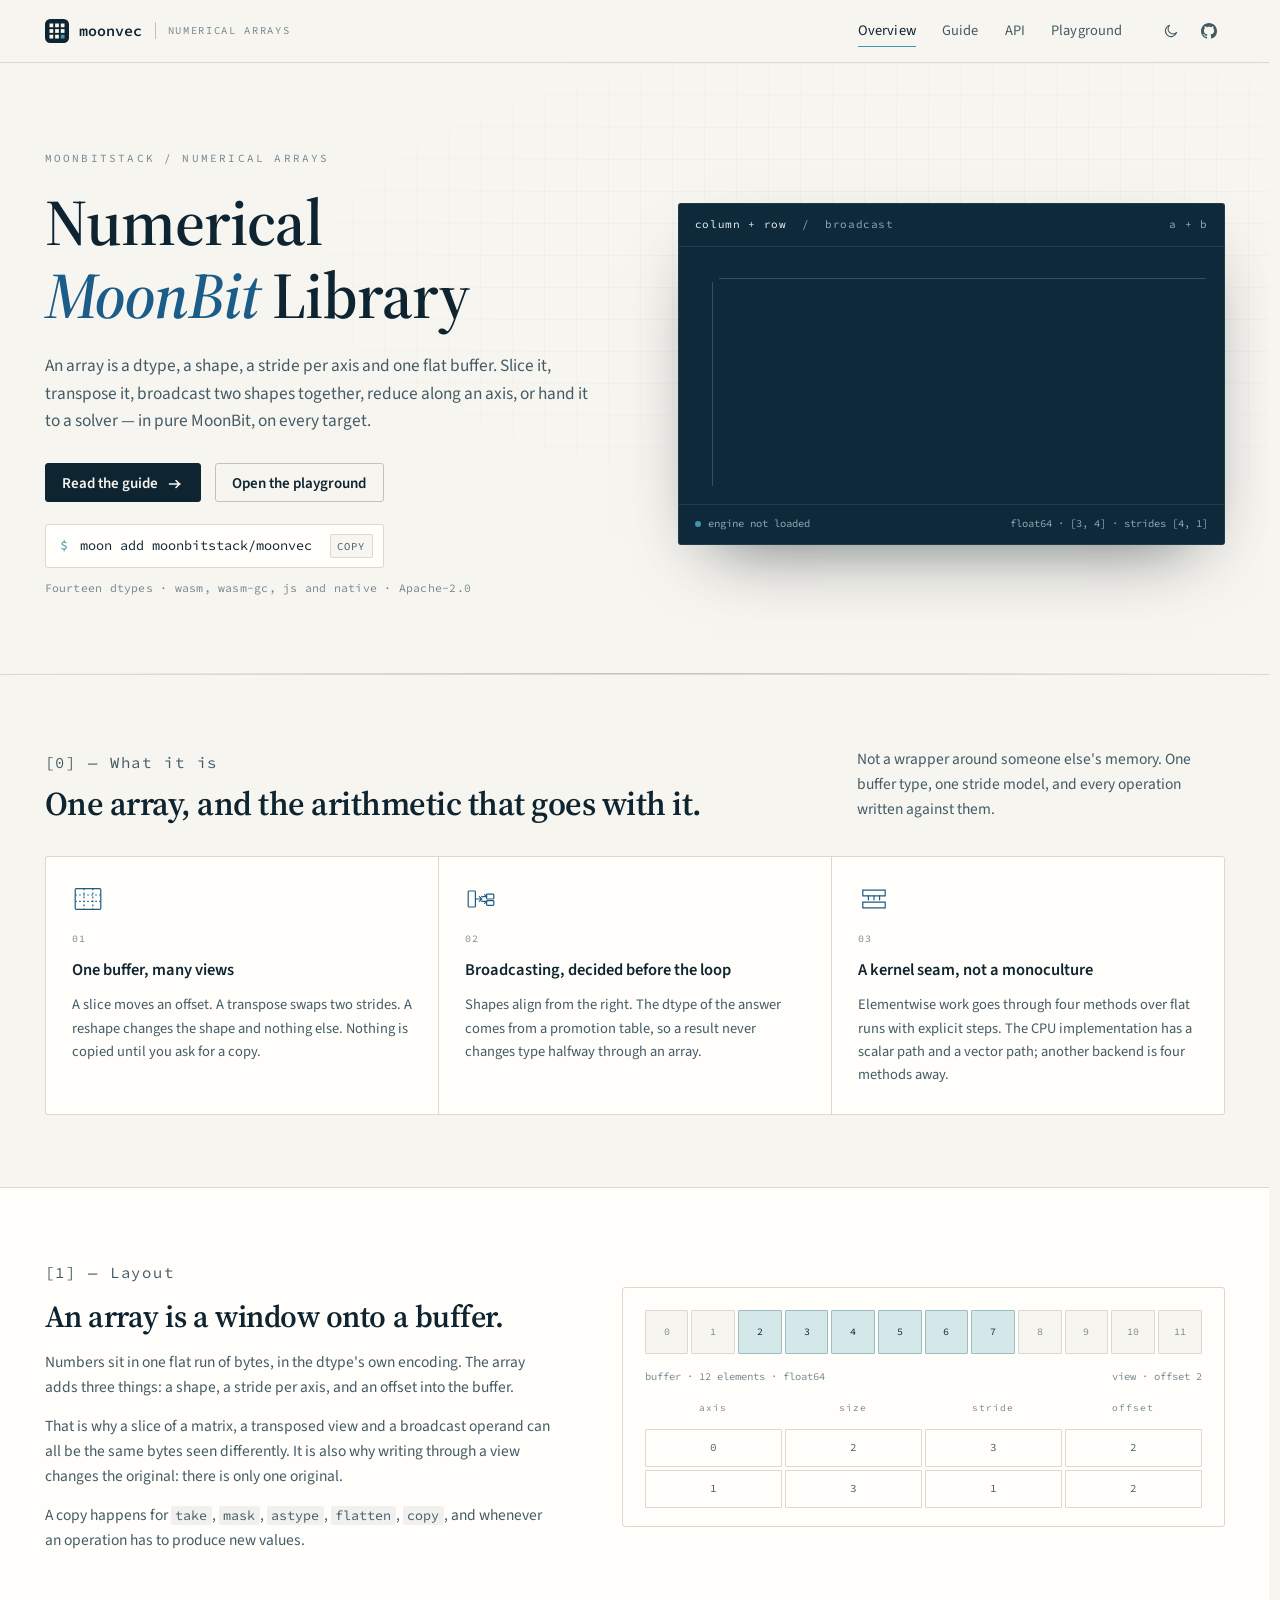
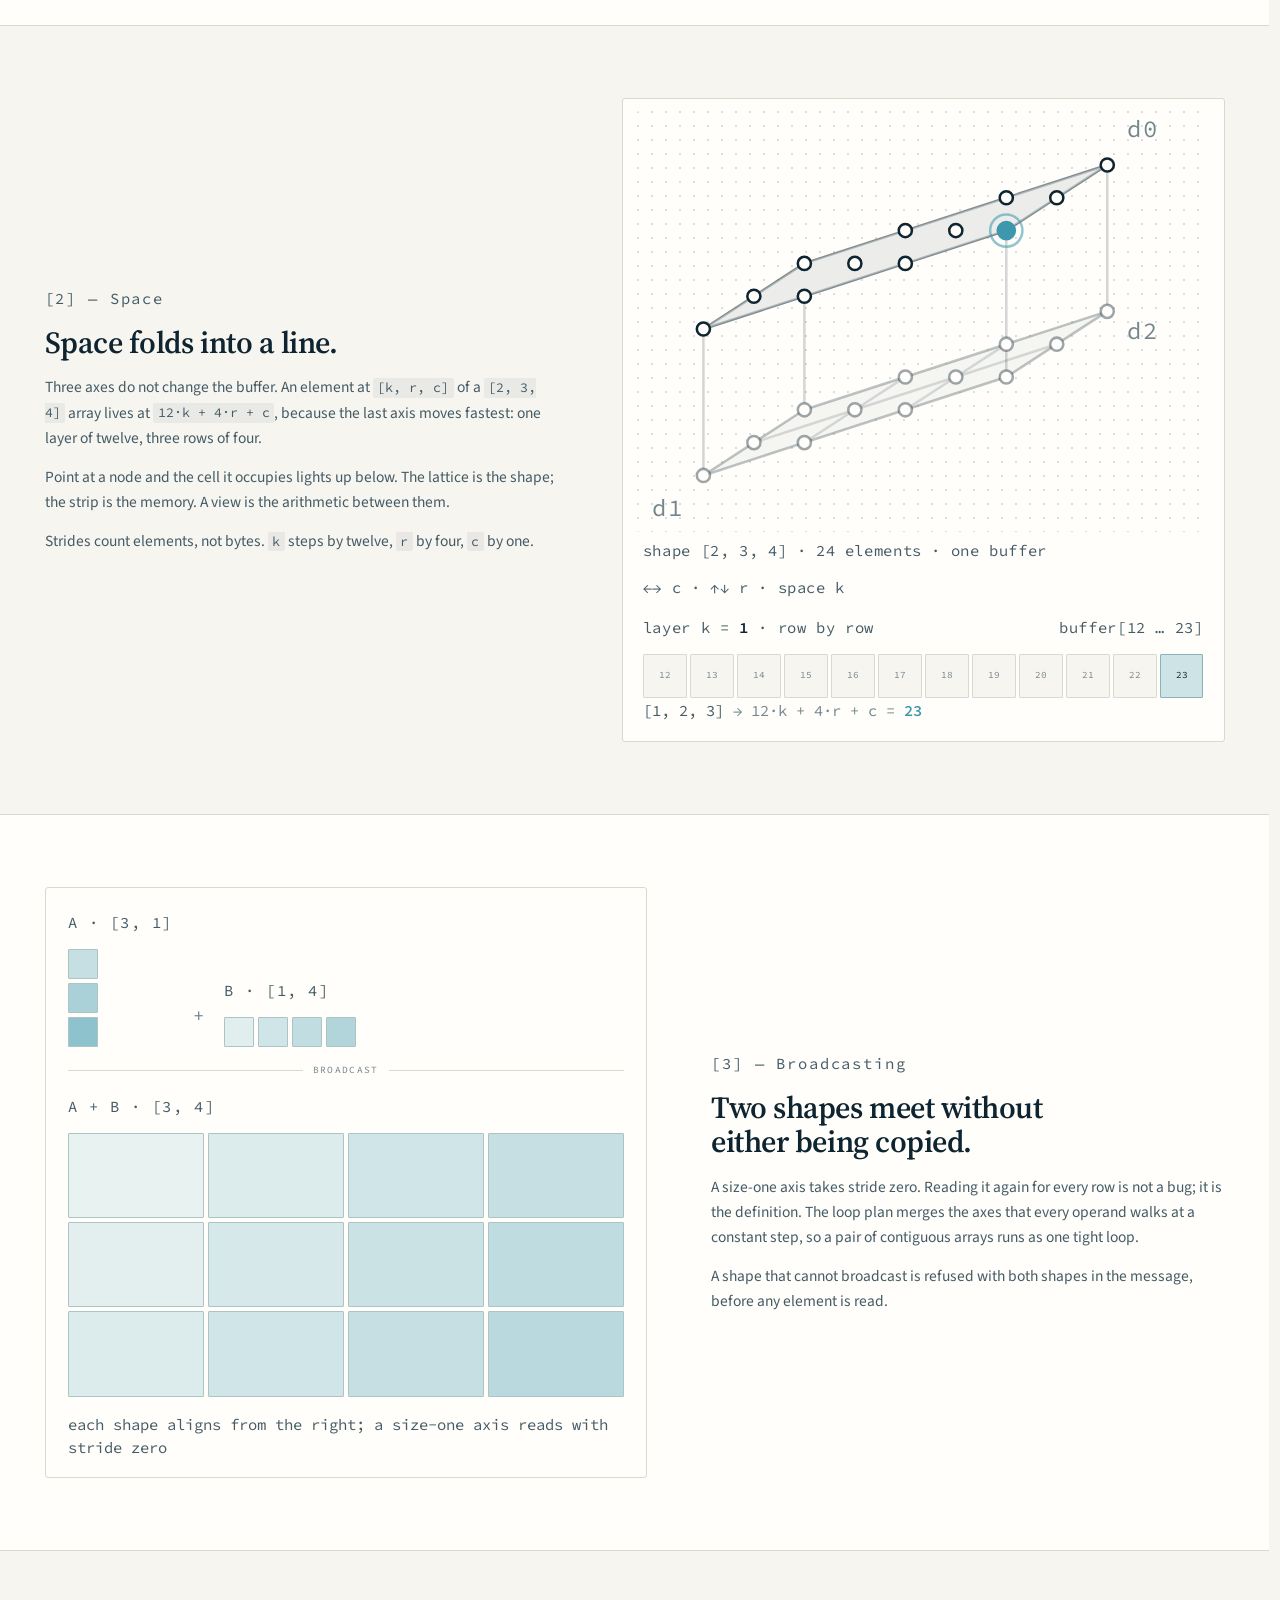
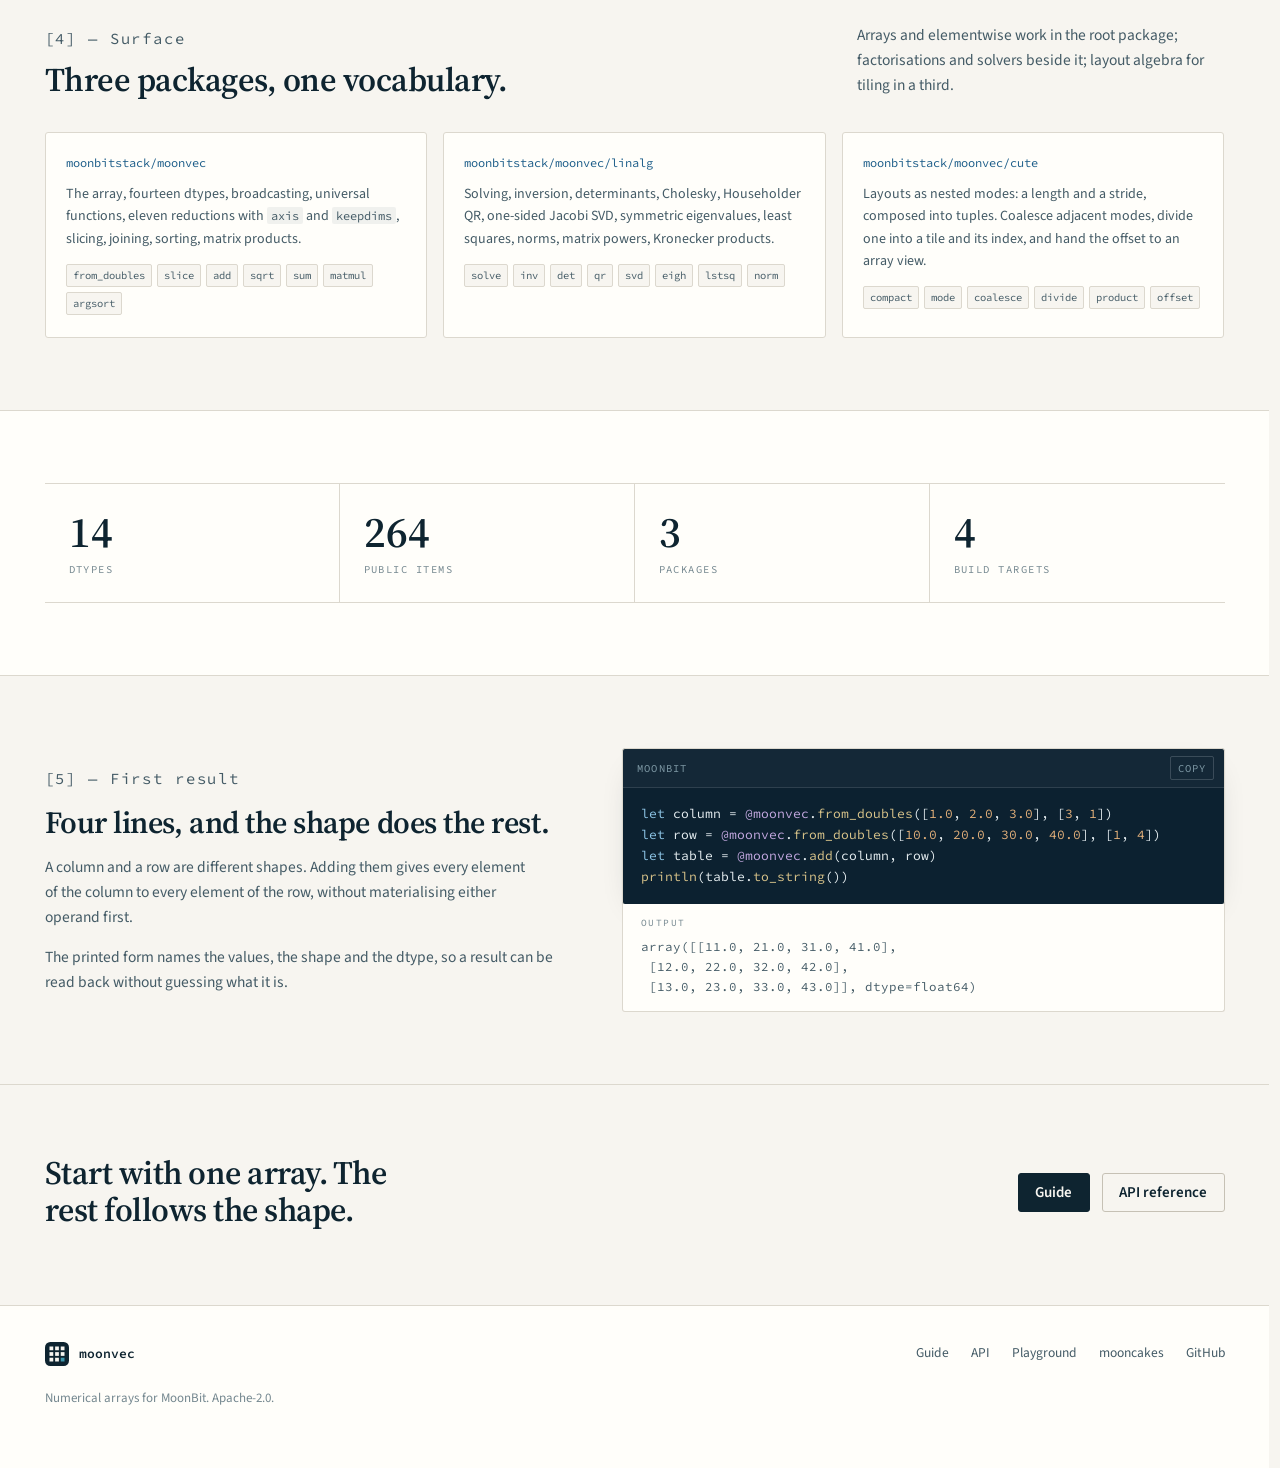
==== commit ec9a7fac: "feat(moonvec): show a three-dimensional array as space, not as a table. The overview explained strid" ====
--- a/docs/index.html
+++ b/docs/index.html
@@ -112,7 +112,7 @@
         </div>
         <div class="panel-foot">
           <span><span class="pulse" aria-hidden="true"></span><span id="hero-status">loading the engine</span></span>
-          <span>float64 · shape [3, 4]</span>
+          <span>float64 · [3, 4] · strides [4, 1]</span>
         </div>
       </div>
     </div>
@@ -198,6 +198,122 @@
   </section>
 
   <section class="band">
+    <div class="wrap split">
+      <div class="split-copy">
+        <p class="section-index">[2] — Space</p>
+        <h2>Space folds into a line.</h2>
+        <p>Three axes do not change the buffer. An element at <code>[k, r, c]</code> of a
+          <code>[2, 3, 4]</code> array lives at <code>12·k + 4·r + c</code>, because the last axis
+          moves fastest: one layer of twelve, three rows of four.</p>
+        <p>Point at a node and the cell it occupies lights up below. The lattice is the shape; the
+          strip is the memory. A view is the arithmetic between them.</p>
+        <p class="muted">Strides count elements, not bytes. <code>k</code> steps by twelve,
+          <code>r</code> by four, <code>c</code> by one.</p>
+      </div>
+      <div class="space-figure" data-lattice tabindex="0" role="group" aria-label="A [2, 3, 4] array as a lattice; arrow keys move the selected element and space changes the layer">
+        <div class="space-plot">
+              <svg class="lattice" viewBox="34 30 206 162" role="img" aria-label="A two by three by four array drawn as two stacked planes of nodes, with the upper plane folded down onto twelve consecutive buffer positions">
+              <polygon class="plane far" points="90,146 210,107 170,133 50,172"/>
+              <g class="lattice-edges">
+              <line class="riser" x1="90" y1="146" x2="90" y2="88"/>
+              <line class="riser" x1="50" y1="172" x2="50" y2="114"/>
+              <line class="riser" x1="210" y1="107" x2="210" y2="49"/>
+              <line class="riser" x1="170" y1="133" x2="170" y2="75"/>
+              <line class="edge far" x1="90" y1="146" x2="130" y2="133"/>
+              <line class="edge far" x1="130" y1="133" x2="170" y2="120"/>
+              <line class="edge far" x1="170" y1="120" x2="210" y2="107"/>
+              <line class="edge far" x1="70" y1="159" x2="110" y2="146"/>
+              <line class="edge far" x1="110" y1="146" x2="150" y2="133"/>
+              <line class="edge far" x1="150" y1="133" x2="190" y2="120"/>
+              <line class="edge far" x1="50" y1="172" x2="90" y2="159"/>
+              <line class="edge far" x1="90" y1="159" x2="130" y2="146"/>
+              <line class="edge far" x1="130" y1="146" x2="170" y2="133"/>
+              <line class="edge far" x1="90" y1="146" x2="70" y2="159"/>
+              <line class="edge far" x1="70" y1="159" x2="50" y2="172"/>
+              <line class="edge far" x1="130" y1="133" x2="110" y2="146"/>
+              <line class="edge far" x1="110" y1="146" x2="90" y2="159"/>
+              <line class="edge far" x1="170" y1="120" x2="150" y2="133"/>
+              <line class="edge far" x1="150" y1="133" x2="130" y2="146"/>
+              <line class="edge far" x1="210" y1="107" x2="190" y2="120"/>
+              <line class="edge far" x1="190" y1="120" x2="170" y2="133"/>
+              <line class="edge" x1="90" y1="88" x2="130" y2="75"/>
+              <line class="edge" x1="130" y1="75" x2="170" y2="62"/>
+              <line class="edge" x1="170" y1="62" x2="210" y2="49"/>
+              <line class="edge" x1="70" y1="101" x2="110" y2="88"/>
+              <line class="edge" x1="110" y1="88" x2="150" y2="75"/>
+              <line class="edge" x1="150" y1="75" x2="190" y2="62"/>
+              <line class="edge" x1="50" y1="114" x2="90" y2="101"/>
+              <line class="edge" x1="90" y1="101" x2="130" y2="88"/>
+              <line class="edge" x1="130" y1="88" x2="170" y2="75"/>
+              <line class="edge" x1="90" y1="88" x2="70" y2="101"/>
+              <line class="edge" x1="70" y1="101" x2="50" y2="114"/>
+              <line class="edge" x1="130" y1="75" x2="110" y2="88"/>
+              <line class="edge" x1="110" y1="88" x2="90" y2="101"/>
+              <line class="edge" x1="170" y1="62" x2="150" y2="75"/>
+              <line class="edge" x1="150" y1="75" x2="130" y2="88"/>
+              <line class="edge" x1="210" y1="49" x2="190" y2="62"/>
+              <line class="edge" x1="190" y1="62" x2="170" y2="75"/>
+              </g>
+              <polygon class="plane top" points="90,88 210,49 170,75 50,114"/>
+              <g class="lattice-nodes">
+              <g class="node" data-k="0" data-r="0" data-c="0" data-offset="0"><circle class="hit" cx="90" cy="146" r="10"/><circle class="halo" cx="90" cy="146" r="6.4"/><circle class="dot" cx="90" cy="146" r="2.6"/></g>
+              <g class="node" data-k="0" data-r="0" data-c="1" data-offset="1"><circle class="hit" cx="130" cy="133" r="10"/><circle class="halo" cx="130" cy="133" r="6.4"/><circle class="dot" cx="130" cy="133" r="2.6"/></g>
+              <g class="node" data-k="0" data-r="0" data-c="2" data-offset="2"><circle class="hit" cx="170" cy="120" r="10"/><circle class="halo" cx="170" cy="120" r="6.4"/><circle class="dot" cx="170" cy="120" r="2.6"/></g>
+              <g class="node" data-k="0" data-r="0" data-c="3" data-offset="3"><circle class="hit" cx="210" cy="107" r="10"/><circle class="halo" cx="210" cy="107" r="6.4"/><circle class="dot" cx="210" cy="107" r="2.6"/></g>
+              <g class="node" data-k="0" data-r="1" data-c="0" data-offset="4"><circle class="hit" cx="70" cy="159" r="10"/><circle class="halo" cx="70" cy="159" r="6.4"/><circle class="dot" cx="70" cy="159" r="2.6"/></g>
+              <g class="node" data-k="0" data-r="1" data-c="1" data-offset="5"><circle class="hit" cx="110" cy="146" r="10"/><circle class="halo" cx="110" cy="146" r="6.4"/><circle class="dot" cx="110" cy="146" r="2.6"/></g>
+              <g class="node" data-k="0" data-r="1" data-c="2" data-offset="6"><circle class="hit" cx="150" cy="133" r="10"/><circle class="halo" cx="150" cy="133" r="6.4"/><circle class="dot" cx="150" cy="133" r="2.6"/></g>
+              <g class="node" data-k="0" data-r="1" data-c="3" data-offset="7"><circle class="hit" cx="190" cy="120" r="10"/><circle class="halo" cx="190" cy="120" r="6.4"/><circle class="dot" cx="190" cy="120" r="2.6"/></g>
+              <g class="node" data-k="0" data-r="2" data-c="0" data-offset="8"><circle class="hit" cx="50" cy="172" r="10"/><circle class="halo" cx="50" cy="172" r="6.4"/><circle class="dot" cx="50" cy="172" r="2.6"/></g>
+              <g class="node" data-k="0" data-r="2" data-c="1" data-offset="9"><circle class="hit" cx="90" cy="159" r="10"/><circle class="halo" cx="90" cy="159" r="6.4"/><circle class="dot" cx="90" cy="159" r="2.6"/></g>
+              <g class="node" data-k="0" data-r="2" data-c="2" data-offset="10"><circle class="hit" cx="130" cy="146" r="10"/><circle class="halo" cx="130" cy="146" r="6.4"/><circle class="dot" cx="130" cy="146" r="2.6"/></g>
+              <g class="node" data-k="0" data-r="2" data-c="3" data-offset="11"><circle class="hit" cx="170" cy="133" r="10"/><circle class="halo" cx="170" cy="133" r="6.4"/><circle class="dot" cx="170" cy="133" r="2.6"/></g>
+              <g class="node top" data-k="1" data-r="0" data-c="0" data-offset="12"><circle class="hit" cx="90" cy="88" r="10"/><circle class="halo" cx="90" cy="88" r="6.4"/><circle class="dot" cx="90" cy="88" r="2.6"/></g>
+              <g class="node top" data-k="1" data-r="0" data-c="1" data-offset="13"><circle class="hit" cx="130" cy="75" r="10"/><circle class="halo" cx="130" cy="75" r="6.4"/><circle class="dot" cx="130" cy="75" r="2.6"/></g>
+              <g class="node top" data-k="1" data-r="0" data-c="2" data-offset="14"><circle class="hit" cx="170" cy="62" r="10"/><circle class="halo" cx="170" cy="62" r="6.4"/><circle class="dot" cx="170" cy="62" r="2.6"/></g>
+              <g class="node top" data-k="1" data-r="0" data-c="3" data-offset="15"><circle class="hit" cx="210" cy="49" r="10"/><circle class="halo" cx="210" cy="49" r="6.4"/><circle class="dot" cx="210" cy="49" r="2.6"/></g>
+              <g class="node top" data-k="1" data-r="1" data-c="0" data-offset="16"><circle class="hit" cx="70" cy="101" r="10"/><circle class="halo" cx="70" cy="101" r="6.4"/><circle class="dot" cx="70" cy="101" r="2.6"/></g>
+              <g class="node top" data-k="1" data-r="1" data-c="1" data-offset="17"><circle class="hit" cx="110" cy="88" r="10"/><circle class="halo" cx="110" cy="88" r="6.4"/><circle class="dot" cx="110" cy="88" r="2.6"/></g>
+              <g class="node top" data-k="1" data-r="1" data-c="2" data-offset="18"><circle class="hit" cx="150" cy="75" r="10"/><circle class="halo" cx="150" cy="75" r="6.4"/><circle class="dot" cx="150" cy="75" r="2.6"/></g>
+              <g class="node top" data-k="1" data-r="1" data-c="3" data-offset="19"><circle class="hit" cx="190" cy="62" r="10"/><circle class="halo" cx="190" cy="62" r="6.4"/><circle class="dot" cx="190" cy="62" r="2.6"/></g>
+              <g class="node top" data-k="1" data-r="2" data-c="0" data-offset="20"><circle class="hit" cx="50" cy="114" r="10"/><circle class="halo" cx="50" cy="114" r="6.4"/><circle class="dot" cx="50" cy="114" r="2.6"/></g>
+              <g class="node top" data-k="1" data-r="2" data-c="1" data-offset="21"><circle class="hit" cx="90" cy="101" r="10"/><circle class="halo" cx="90" cy="101" r="6.4"/><circle class="dot" cx="90" cy="101" r="2.6"/></g>
+              <g class="node top" data-k="1" data-r="2" data-c="2" data-offset="22"><circle class="hit" cx="130" cy="88" r="10"/><circle class="halo" cx="130" cy="88" r="6.4"/><circle class="dot" cx="130" cy="88" r="2.6"/></g>
+              <g class="node top" data-k="1" data-r="2" data-c="3" data-offset="23"><circle class="hit" cx="170" cy="75" r="10"/><circle class="halo" cx="170" cy="75" r="6.4"/><circle class="dot" cx="170" cy="75" r="2.6"/></g>
+              </g>
+              <text class="axis-tag" x="218" y="38" text-anchor="start">d0</text>
+              <text class="axis-tag" x="218" y="118" text-anchor="start">d2</text>
+              <text class="axis-tag" x="42" y="188" text-anchor="end">d1</text>
+              </svg>
+            </div>
+        <p class="space-caption"><span>shape [2, 3, 4] · 24 elements · one buffer</span><span>←→ c · ↑↓ r · space k</span></p>
+        <p class="space-strip-label"><span>layer k = <b class="layer">1</b> · row by row</span><span>buffer[<span class="first">12</span> … <span class="last">23</span>]</span></p>
+        <div class="space-strip" aria-hidden="true">
+            <span class="">12</span>
+            <span class="">13</span>
+            <span class="">14</span>
+            <span class="">15</span>
+            <span class="">16</span>
+            <span class="">17</span>
+            <span class="">18</span>
+            <span class="">19</span>
+            <span class="">20</span>
+            <span class="">21</span>
+            <span class="">22</span>
+            <span class="on">23</span>
+        </div>
+        <p class="space-readout">
+          <span class="tuple">[1, 2, 3]</span>
+          <span class="arrow">→</span>
+          <span class="formula">12·k + 4·r + c</span>
+          <span class="arrow">=</span>
+          <span class="offset">23</span>
+        </p>
+      </div>
+    </div>
+  </section>
+
+  <section class="band alt">
     <div class="wrap split flip">
       <div class="buffer-figure bcast" aria-label="A column of three and a row of four broadcast into a three by four grid">
         <div class="bcast-inputs">
@@ -219,7 +335,7 @@
         <p class="bcast-note">each shape aligns from the right; a size-one axis reads with stride zero</p>
       </div>
       <div class="split-copy">
-        <p class="section-index">[2] — Broadcasting</p>
+        <p class="section-index">[3] — Broadcasting</p>
         <h2>Two shapes meet without either being copied.</h2>
         <p>A size-one axis takes stride zero. Reading it again for every row is not a bug; it is the
           definition. The loop plan merges the axes that every operand walks at a constant step, so a
@@ -230,11 +346,11 @@
     </div>
   </section>
 
-  <section class="band alt">
+  <section class="band">
     <div class="wrap">
       <div class="band-head">
         <div>
-          <p class="section-index">[3] — Surface</p>
+          <p class="section-index">[4] — Surface</p>
           <h2>Three packages, one vocabulary.</h2>
         </div>
         <p>Arrays and elementwise work in the root package; factorisations and solvers beside it;
@@ -270,7 +386,7 @@
     </div>
   </section>
 
-  <section class="band">
+  <section class="band alt">
     <div class="wrap">
       <div class="numbers">
         <div class="number"><b><!--gen:dtypes-->14<!--/gen--></b><span>dtypes</span></div>
@@ -281,10 +397,10 @@
     </div>
   </section>
 
-  <section class="band alt">
+  <section class="band">
     <div class="wrap split">
       <div class="split-copy">
-        <p class="section-index">[4] — First result</p>
+        <p class="section-index">[5] — First result</p>
         <h2>Four lines, and the shape does the rest.</h2>
         <p>A column and a row are different shapes. Adding them gives every element of the column to
           every element of the row, without materialising either operand first.</p>
--- a/docs/assets/home.css
+++ b/docs/assets/home.css
@@ -665,3 +665,203 @@
   line-height: 1;
   color: var(--panel-dim);
 }
+
+/* The lattice and the strip: a [2, 3, 4] array as space, and the twelve cells the upper layer folds
+   onto. Every part is read, not copied, so none of it is selectable. */
+
+.space-figure {
+  border: 1px solid var(--rule);
+  background: var(--surface);
+  border-radius: var(--radius);
+  padding: 16px 20px 18px;
+  min-width: 0;
+  user-select: none;
+  outline: none;
+}
+
+.space-figure:focus-visible {
+  outline: 2px solid var(--blue);
+  outline-offset: 3px;
+}
+
+.space-plot {
+  margin: -4px -6px 6px;
+  padding: 6px;
+  border-radius: 2px;
+  background-image: radial-gradient(
+    circle at 1px 1px,
+    color-mix(in srgb, var(--ink) 15%, transparent) 1px,
+    transparent 0
+  );
+  background-size: 14px 14px;
+}
+
+.lattice {
+  display: block;
+  width: 100%;
+  max-width: 520px;
+  margin-inline: auto;
+  height: auto;
+  overflow: visible;
+}
+
+.lattice .edge {
+  stroke: color-mix(in srgb, var(--ink) 36%, transparent);
+  stroke-width: 1;
+}
+
+.lattice .edge.far {
+  stroke: color-mix(in srgb, var(--ink) 15%, transparent);
+}
+
+.lattice .riser {
+  stroke: color-mix(in srgb, var(--ink) 18%, transparent);
+  stroke-width: 1;
+}
+
+/* The upper plane is a surface, not a pane of glass: it hides the half of the lower plane behind it,
+   which is what makes the stack read as depth rather than two drawings that overlap. Both planes are
+   neutral; teal is kept for the one element and the one cell being pointed at. */
+.lattice .plane {
+  fill: color-mix(in srgb, var(--ink) 8%, var(--surface));
+  stroke: color-mix(in srgb, var(--ink) 26%, transparent);
+  stroke-width: 1;
+}
+
+.lattice .plane.far {
+  fill: color-mix(in srgb, var(--ink) 4%, var(--surface));
+  stroke: color-mix(in srgb, var(--ink) 14%, transparent);
+}
+
+.lattice .node .hit {
+  fill: transparent;
+  cursor: crosshair;
+}
+
+.lattice .node .halo {
+  fill: none;
+  stroke: transparent;
+  stroke-width: 1;
+}
+
+.lattice .node.on .halo {
+  stroke: color-mix(in srgb, var(--teal) 55%, transparent);
+}
+
+.lattice .node .dot {
+  fill: var(--surface);
+  stroke: color-mix(in srgb, var(--ink) 40%, transparent);
+  stroke-width: 1;
+  transition: fill 120ms ease, stroke 120ms ease, stroke-width 120ms ease;
+}
+
+.lattice .node.top .dot,
+.lattice .node .hit:hover + .dot {
+  stroke: var(--ink);
+}
+
+.lattice .node.on .dot {
+  fill: var(--teal);
+  stroke: var(--teal);
+  stroke-width: 2.6;
+}
+
+.lattice .axis-tag {
+  font-family: var(--mono);
+  font-size: 9.5px;
+  letter-spacing: 0.06em;
+  fill: var(--ink-3);
+}
+
+.space-caption {
+  display: flex;
+  justify-content: space-between;
+  gap: 12px;
+  flex-wrap: wrap;
+  margin: 0 0 12px;
+  font-family: var(--mono);
+  font-size: 10px;
+  letter-spacing: 0.04em;
+  color: var(--ink-3);
+}
+
+.space-strip-label {
+  display: flex;
+  justify-content: space-between;
+  gap: 12px;
+  flex-wrap: wrap;
+  margin: 0 0 6px;
+  font-family: var(--mono);
+  font-size: 10px;
+  letter-spacing: 0.04em;
+  color: var(--ink-3);
+}
+
+.space-strip-label b {
+  font-weight: 600;
+  color: var(--ink);
+}
+
+.space-strip {
+  display: grid;
+  grid-template-columns: repeat(12, minmax(0, 1fr));
+  gap: 3px;
+}
+
+.space-strip span {
+  display: flex;
+  align-items: center;
+  justify-content: center;
+  aspect-ratio: 1;
+  border: 1px solid var(--rule);
+  border-radius: 1px;
+  background: var(--paper);
+  font-family: var(--mono);
+  font-size: 9.5px;
+  color: var(--ink-3);
+  transition: background 120ms ease, border-color 120ms ease, color 120ms ease;
+}
+
+.space-strip span.on {
+  background: color-mix(in srgb, var(--teal) 26%, var(--surface));
+  border-color: color-mix(in srgb, var(--teal) 55%, var(--rule));
+  color: var(--ink);
+}
+
+.space-readout {
+  display: flex;
+  align-items: baseline;
+  gap: 9px;
+  flex-wrap: wrap;
+  margin: 13px 0 0;
+  font-family: var(--mono);
+  font-size: 11px;
+  color: var(--ink-2);
+}
+
+.space-readout .arrow {
+  color: var(--ink-3);
+}
+
+.space-readout .formula {
+  color: var(--ink-3);
+}
+
+.space-readout .offset {
+  color: var(--teal);
+  font-weight: 600;
+}
+
+@media (width <= 560px) {
+  .space-figure {
+    padding: 14px 14px 16px;
+  }
+  .space-caption,
+  .space-strip-label {
+    flex-direction: column;
+    gap: 2px;
+  }
+  .space-strip span {
+    font-size: 8.5px;
+  }
+}
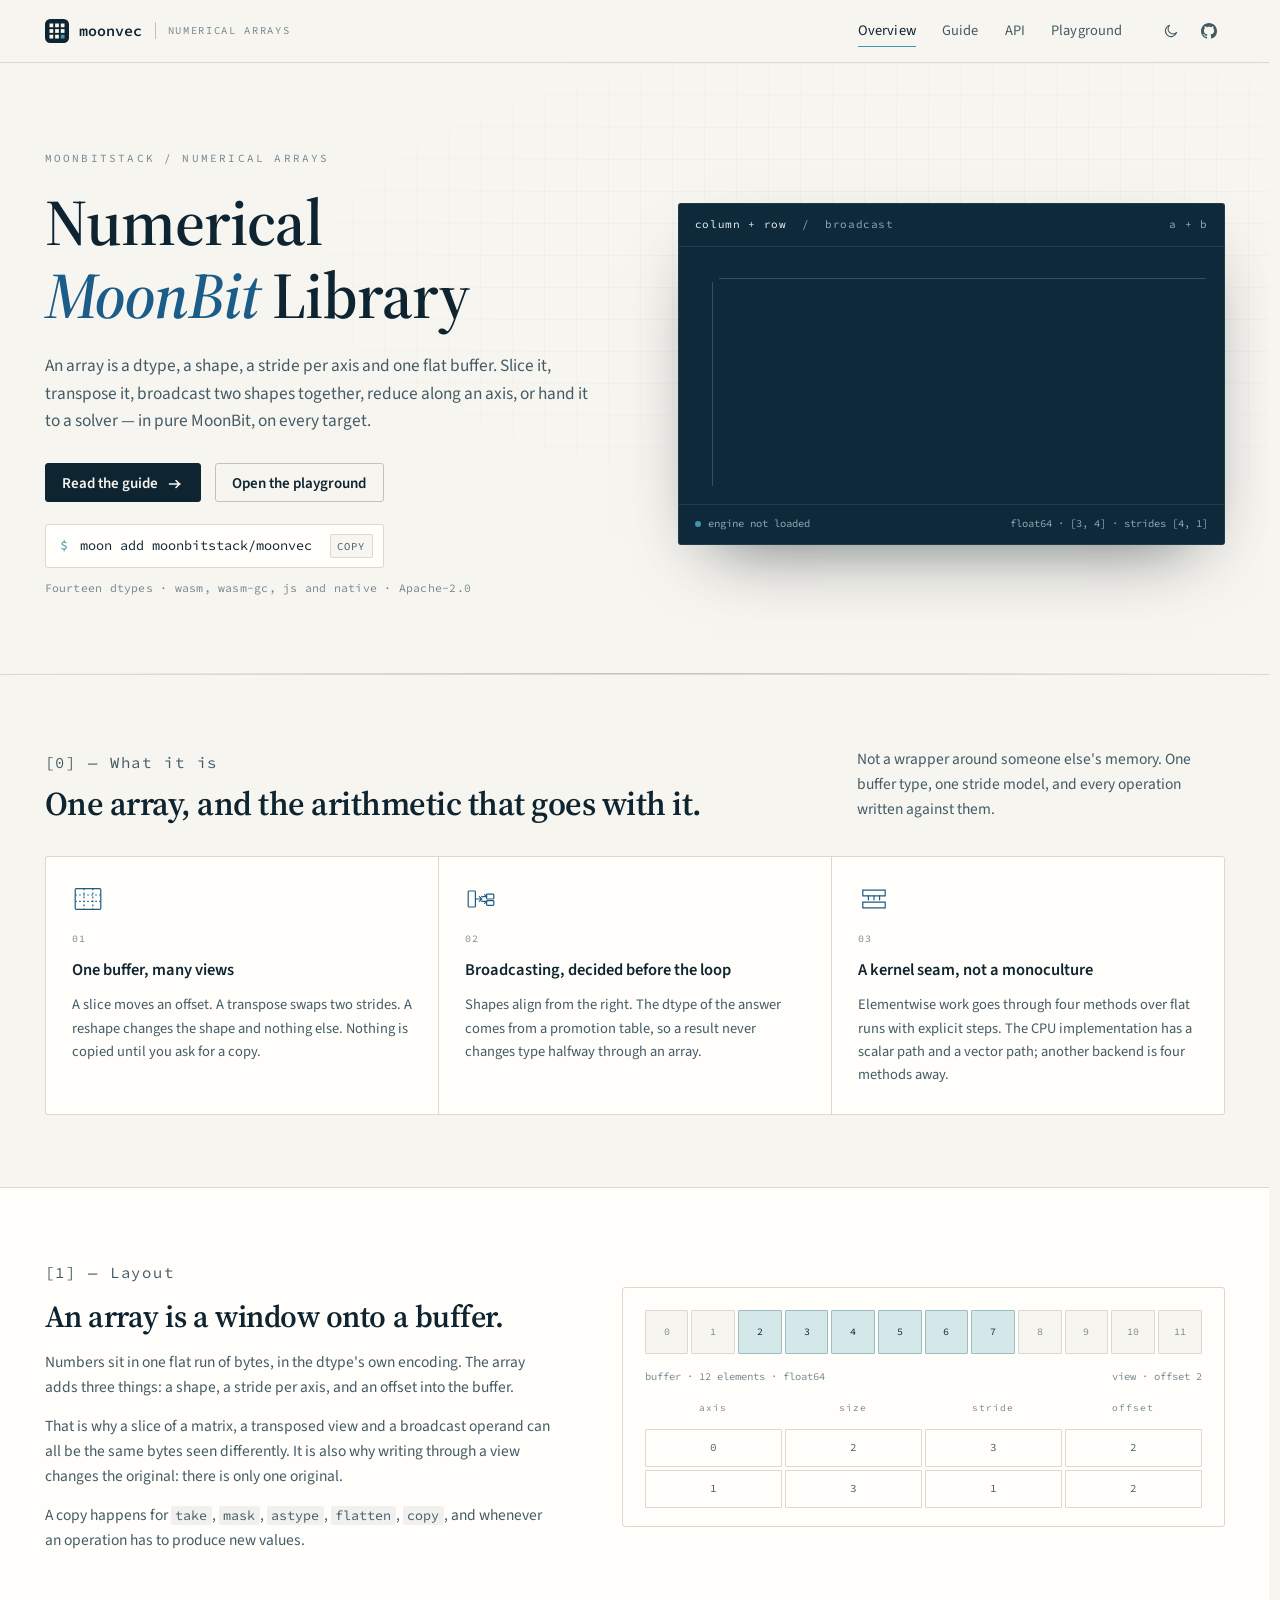
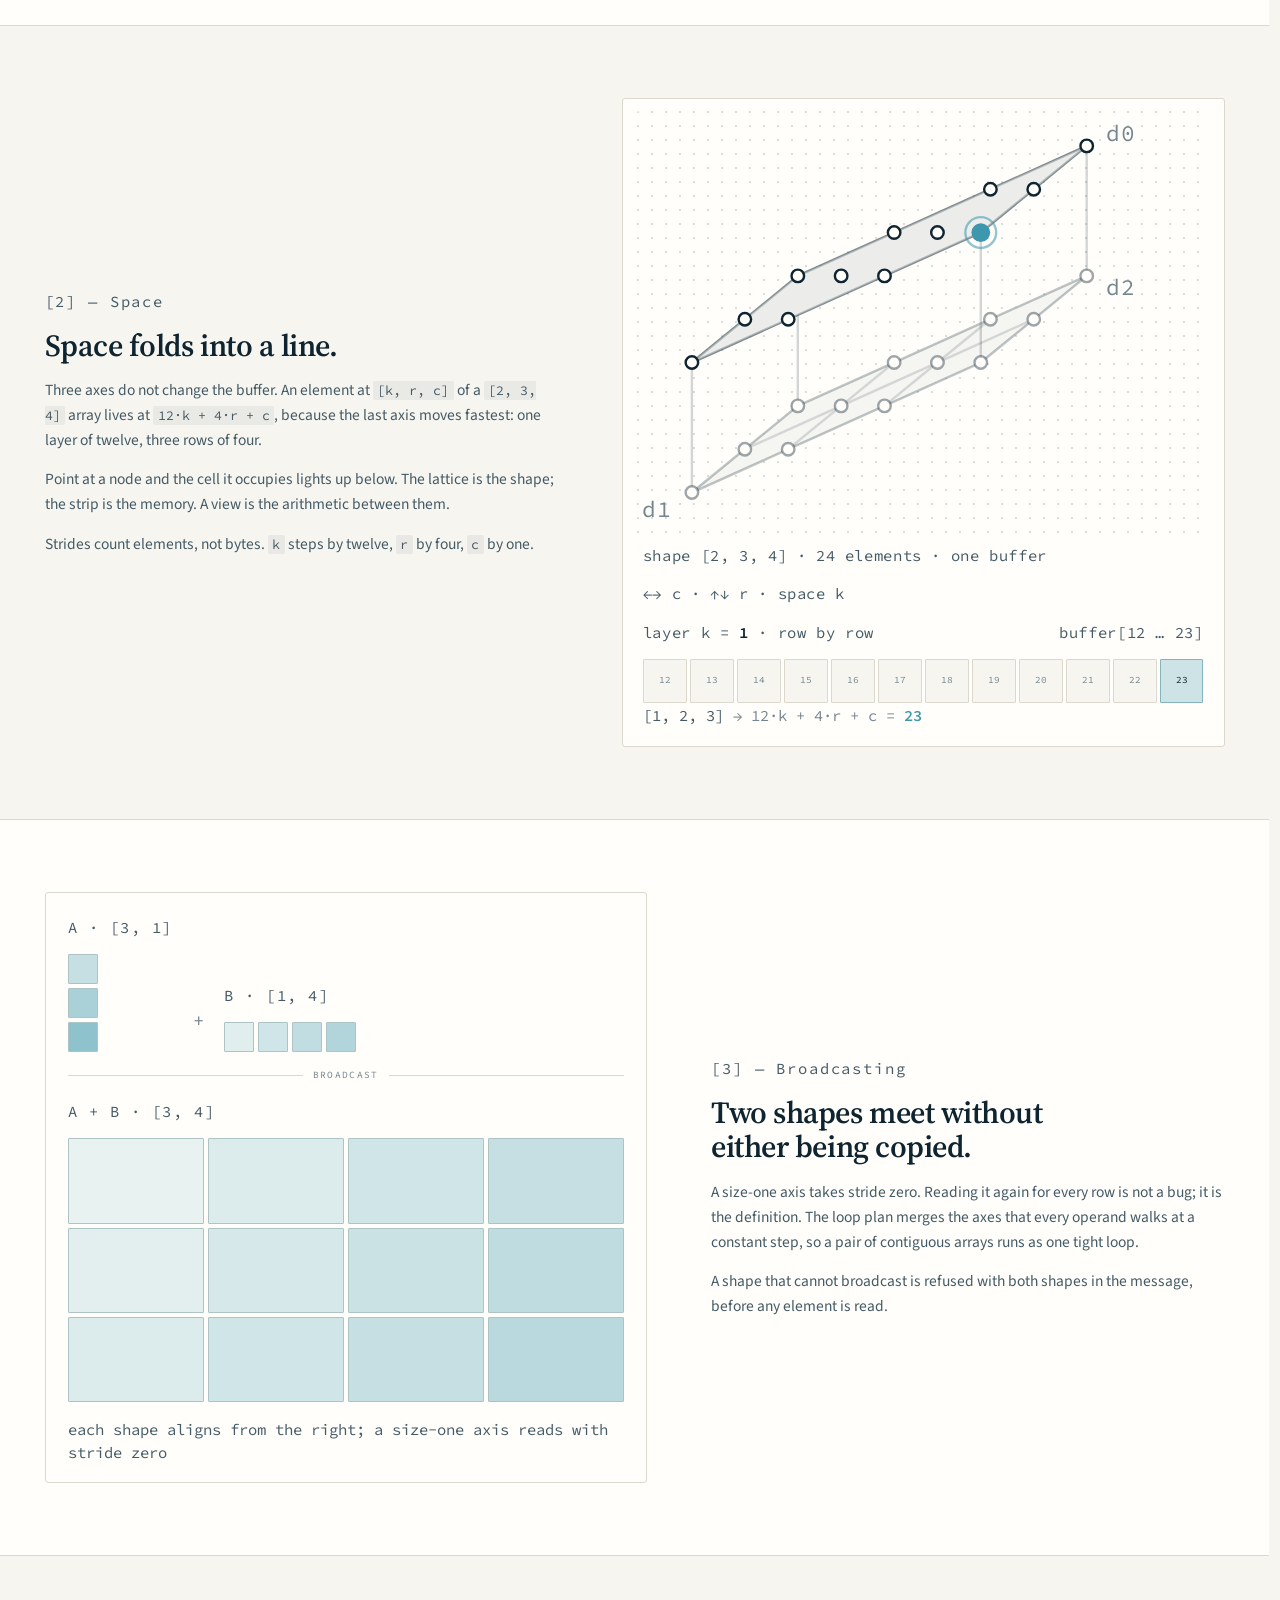
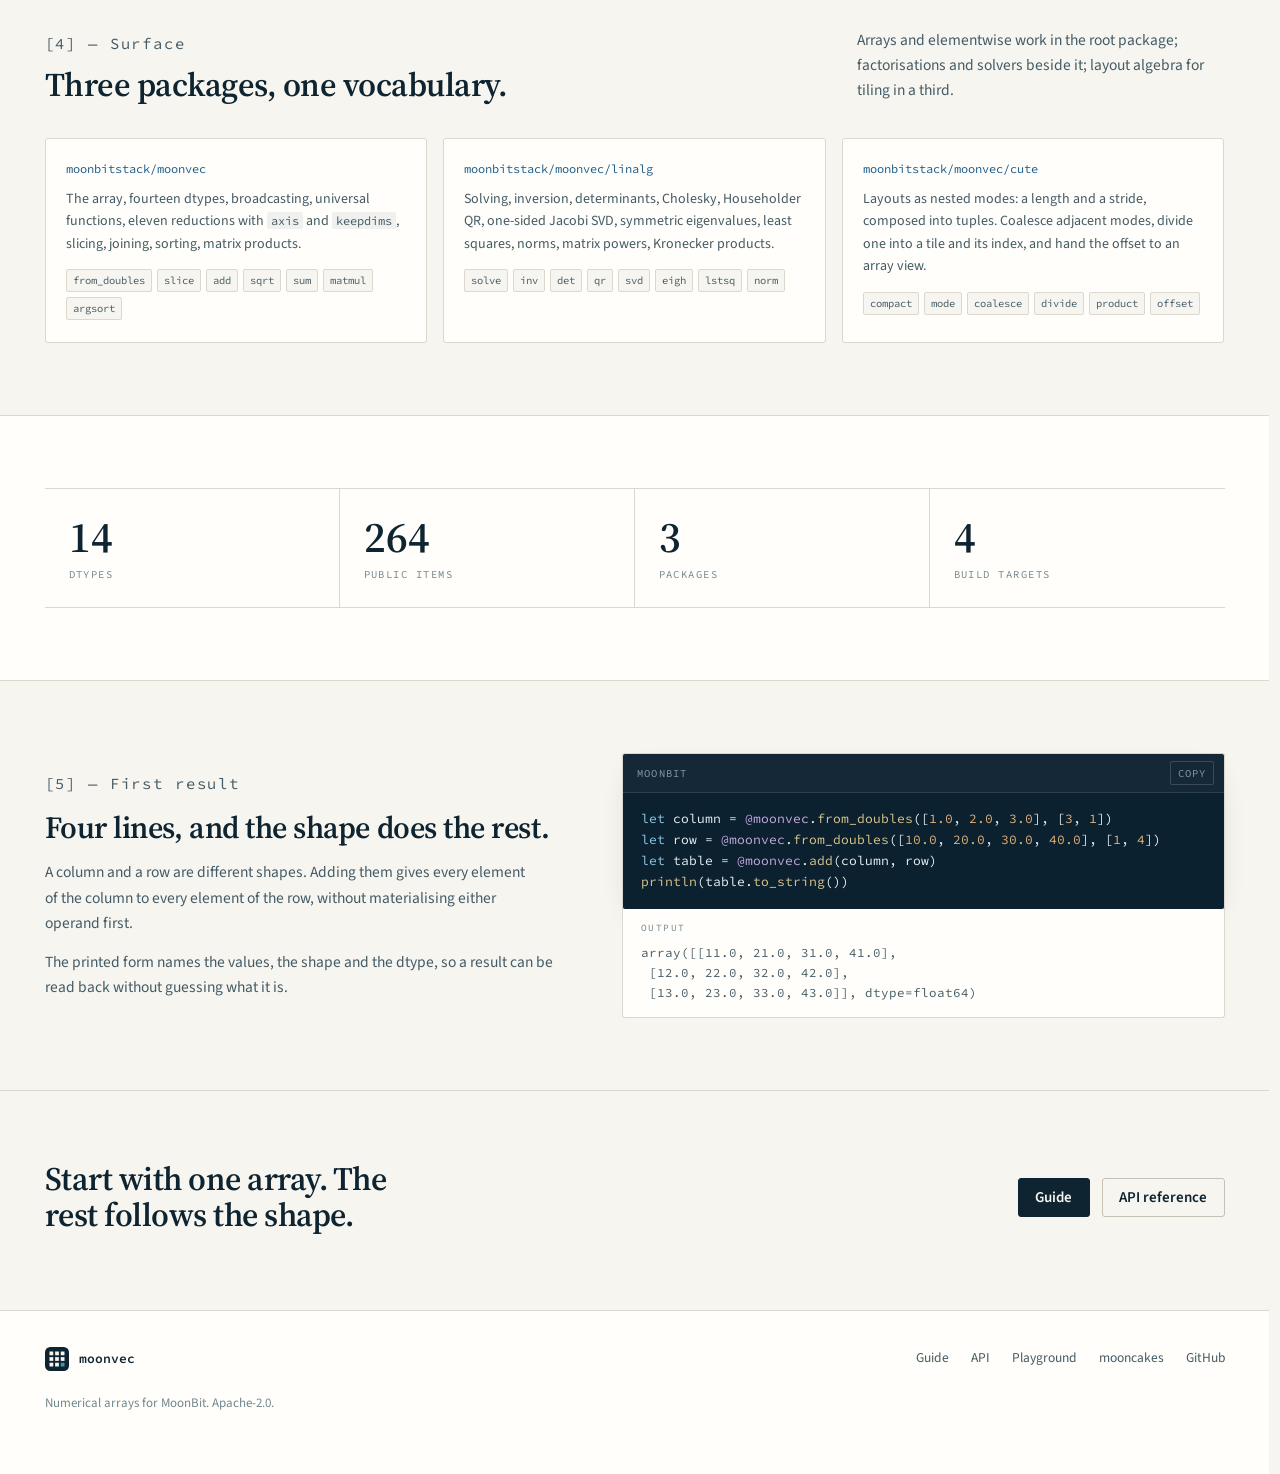
==== commit 369b8907: "style(moonvec): stand the lattice up so its planes read as surfaces. The first projection gave the r" ====
--- a/docs/index.html
+++ b/docs/index.html
@@ -212,78 +212,78 @@
       </div>
       <div class="space-figure" data-lattice tabindex="0" role="group" aria-label="A [2, 3, 4] array as a lattice; arrow keys move the selected element and space changes the layer">
         <div class="space-plot">
-              <svg class="lattice" viewBox="34 30 206 162" role="img" aria-label="A two by three by four array drawn as two stacked planes of nodes, with the upper plane folded down onto twelve consecutive buffer positions">
-              <polygon class="plane far" points="90,146 210,107 170,133 50,172"/>
+              <svg class="lattice" viewBox="40 30 216 172" role="img" aria-label="A two by three by four array drawn as two stacked planes of nodes, with the upper plane folded down onto twelve consecutive buffer positions">
+              <polygon class="plane far" points="96,150 216,96 172,132 52,186"/>
               <g class="lattice-edges">
-              <line class="riser" x1="90" y1="146" x2="90" y2="88"/>
-              <line class="riser" x1="50" y1="172" x2="50" y2="114"/>
-              <line class="riser" x1="210" y1="107" x2="210" y2="49"/>
-              <line class="riser" x1="170" y1="133" x2="170" y2="75"/>
-              <line class="edge far" x1="90" y1="146" x2="130" y2="133"/>
-              <line class="edge far" x1="130" y1="133" x2="170" y2="120"/>
-              <line class="edge far" x1="170" y1="120" x2="210" y2="107"/>
-              <line class="edge far" x1="70" y1="159" x2="110" y2="146"/>
-              <line class="edge far" x1="110" y1="146" x2="150" y2="133"/>
-              <line class="edge far" x1="150" y1="133" x2="190" y2="120"/>
-              <line class="edge far" x1="50" y1="172" x2="90" y2="159"/>
-              <line class="edge far" x1="90" y1="159" x2="130" y2="146"/>
-              <line class="edge far" x1="130" y1="146" x2="170" y2="133"/>
-              <line class="edge far" x1="90" y1="146" x2="70" y2="159"/>
-              <line class="edge far" x1="70" y1="159" x2="50" y2="172"/>
-              <line class="edge far" x1="130" y1="133" x2="110" y2="146"/>
-              <line class="edge far" x1="110" y1="146" x2="90" y2="159"/>
-              <line class="edge far" x1="170" y1="120" x2="150" y2="133"/>
-              <line class="edge far" x1="150" y1="133" x2="130" y2="146"/>
-              <line class="edge far" x1="210" y1="107" x2="190" y2="120"/>
-              <line class="edge far" x1="190" y1="120" x2="170" y2="133"/>
-              <line class="edge" x1="90" y1="88" x2="130" y2="75"/>
-              <line class="edge" x1="130" y1="75" x2="170" y2="62"/>
-              <line class="edge" x1="170" y1="62" x2="210" y2="49"/>
-              <line class="edge" x1="70" y1="101" x2="110" y2="88"/>
-              <line class="edge" x1="110" y1="88" x2="150" y2="75"/>
-              <line class="edge" x1="150" y1="75" x2="190" y2="62"/>
-              <line class="edge" x1="50" y1="114" x2="90" y2="101"/>
-              <line class="edge" x1="90" y1="101" x2="130" y2="88"/>
-              <line class="edge" x1="130" y1="88" x2="170" y2="75"/>
-              <line class="edge" x1="90" y1="88" x2="70" y2="101"/>
-              <line class="edge" x1="70" y1="101" x2="50" y2="114"/>
-              <line class="edge" x1="130" y1="75" x2="110" y2="88"/>
-              <line class="edge" x1="110" y1="88" x2="90" y2="101"/>
-              <line class="edge" x1="170" y1="62" x2="150" y2="75"/>
-              <line class="edge" x1="150" y1="75" x2="130" y2="88"/>
-              <line class="edge" x1="210" y1="49" x2="190" y2="62"/>
-              <line class="edge" x1="190" y1="62" x2="170" y2="75"/>
+              <line class="riser" x1="96" y1="150" x2="96" y2="96"/>
+              <line class="riser" x1="52" y1="186" x2="52" y2="132"/>
+              <line class="riser" x1="216" y1="96" x2="216" y2="42"/>
+              <line class="riser" x1="172" y1="132" x2="172" y2="78"/>
+              <line class="edge far" x1="96" y1="150" x2="136" y2="132"/>
+              <line class="edge far" x1="136" y1="132" x2="176" y2="114"/>
+              <line class="edge far" x1="176" y1="114" x2="216" y2="96"/>
+              <line class="edge far" x1="74" y1="168" x2="114" y2="150"/>
+              <line class="edge far" x1="114" y1="150" x2="154" y2="132"/>
+              <line class="edge far" x1="154" y1="132" x2="194" y2="114"/>
+              <line class="edge far" x1="52" y1="186" x2="92" y2="168"/>
+              <line class="edge far" x1="92" y1="168" x2="132" y2="150"/>
+              <line class="edge far" x1="132" y1="150" x2="172" y2="132"/>
+              <line class="edge far" x1="96" y1="150" x2="74" y2="168"/>
+              <line class="edge far" x1="74" y1="168" x2="52" y2="186"/>
+              <line class="edge far" x1="136" y1="132" x2="114" y2="150"/>
+              <line class="edge far" x1="114" y1="150" x2="92" y2="168"/>
+              <line class="edge far" x1="176" y1="114" x2="154" y2="132"/>
+              <line class="edge far" x1="154" y1="132" x2="132" y2="150"/>
+              <line class="edge far" x1="216" y1="96" x2="194" y2="114"/>
+              <line class="edge far" x1="194" y1="114" x2="172" y2="132"/>
+              <line class="edge" x1="96" y1="96" x2="136" y2="78"/>
+              <line class="edge" x1="136" y1="78" x2="176" y2="60"/>
+              <line class="edge" x1="176" y1="60" x2="216" y2="42"/>
+              <line class="edge" x1="74" y1="114" x2="114" y2="96"/>
+              <line class="edge" x1="114" y1="96" x2="154" y2="78"/>
+              <line class="edge" x1="154" y1="78" x2="194" y2="60"/>
+              <line class="edge" x1="52" y1="132" x2="92" y2="114"/>
+              <line class="edge" x1="92" y1="114" x2="132" y2="96"/>
+              <line class="edge" x1="132" y1="96" x2="172" y2="78"/>
+              <line class="edge" x1="96" y1="96" x2="74" y2="114"/>
+              <line class="edge" x1="74" y1="114" x2="52" y2="132"/>
+              <line class="edge" x1="136" y1="78" x2="114" y2="96"/>
+              <line class="edge" x1="114" y1="96" x2="92" y2="114"/>
+              <line class="edge" x1="176" y1="60" x2="154" y2="78"/>
+              <line class="edge" x1="154" y1="78" x2="132" y2="96"/>
+              <line class="edge" x1="216" y1="42" x2="194" y2="60"/>
+              <line class="edge" x1="194" y1="60" x2="172" y2="78"/>
               </g>
-              <polygon class="plane top" points="90,88 210,49 170,75 50,114"/>
+              <polygon class="plane top" points="96,96 216,42 172,78 52,132"/>
               <g class="lattice-nodes">
-              <g class="node" data-k="0" data-r="0" data-c="0" data-offset="0"><circle class="hit" cx="90" cy="146" r="10"/><circle class="halo" cx="90" cy="146" r="6.4"/><circle class="dot" cx="90" cy="146" r="2.6"/></g>
-              <g class="node" data-k="0" data-r="0" data-c="1" data-offset="1"><circle class="hit" cx="130" cy="133" r="10"/><circle class="halo" cx="130" cy="133" r="6.4"/><circle class="dot" cx="130" cy="133" r="2.6"/></g>
-              <g class="node" data-k="0" data-r="0" data-c="2" data-offset="2"><circle class="hit" cx="170" cy="120" r="10"/><circle class="halo" cx="170" cy="120" r="6.4"/><circle class="dot" cx="170" cy="120" r="2.6"/></g>
-              <g class="node" data-k="0" data-r="0" data-c="3" data-offset="3"><circle class="hit" cx="210" cy="107" r="10"/><circle class="halo" cx="210" cy="107" r="6.4"/><circle class="dot" cx="210" cy="107" r="2.6"/></g>
-              <g class="node" data-k="0" data-r="1" data-c="0" data-offset="4"><circle class="hit" cx="70" cy="159" r="10"/><circle class="halo" cx="70" cy="159" r="6.4"/><circle class="dot" cx="70" cy="159" r="2.6"/></g>
-              <g class="node" data-k="0" data-r="1" data-c="1" data-offset="5"><circle class="hit" cx="110" cy="146" r="10"/><circle class="halo" cx="110" cy="146" r="6.4"/><circle class="dot" cx="110" cy="146" r="2.6"/></g>
-              <g class="node" data-k="0" data-r="1" data-c="2" data-offset="6"><circle class="hit" cx="150" cy="133" r="10"/><circle class="halo" cx="150" cy="133" r="6.4"/><circle class="dot" cx="150" cy="133" r="2.6"/></g>
-              <g class="node" data-k="0" data-r="1" data-c="3" data-offset="7"><circle class="hit" cx="190" cy="120" r="10"/><circle class="halo" cx="190" cy="120" r="6.4"/><circle class="dot" cx="190" cy="120" r="2.6"/></g>
-              <g class="node" data-k="0" data-r="2" data-c="0" data-offset="8"><circle class="hit" cx="50" cy="172" r="10"/><circle class="halo" cx="50" cy="172" r="6.4"/><circle class="dot" cx="50" cy="172" r="2.6"/></g>
-              <g class="node" data-k="0" data-r="2" data-c="1" data-offset="9"><circle class="hit" cx="90" cy="159" r="10"/><circle class="halo" cx="90" cy="159" r="6.4"/><circle class="dot" cx="90" cy="159" r="2.6"/></g>
-              <g class="node" data-k="0" data-r="2" data-c="2" data-offset="10"><circle class="hit" cx="130" cy="146" r="10"/><circle class="halo" cx="130" cy="146" r="6.4"/><circle class="dot" cx="130" cy="146" r="2.6"/></g>
-              <g class="node" data-k="0" data-r="2" data-c="3" data-offset="11"><circle class="hit" cx="170" cy="133" r="10"/><circle class="halo" cx="170" cy="133" r="6.4"/><circle class="dot" cx="170" cy="133" r="2.6"/></g>
-              <g class="node top" data-k="1" data-r="0" data-c="0" data-offset="12"><circle class="hit" cx="90" cy="88" r="10"/><circle class="halo" cx="90" cy="88" r="6.4"/><circle class="dot" cx="90" cy="88" r="2.6"/></g>
-              <g class="node top" data-k="1" data-r="0" data-c="1" data-offset="13"><circle class="hit" cx="130" cy="75" r="10"/><circle class="halo" cx="130" cy="75" r="6.4"/><circle class="dot" cx="130" cy="75" r="2.6"/></g>
-              <g class="node top" data-k="1" data-r="0" data-c="2" data-offset="14"><circle class="hit" cx="170" cy="62" r="10"/><circle class="halo" cx="170" cy="62" r="6.4"/><circle class="dot" cx="170" cy="62" r="2.6"/></g>
-              <g class="node top" data-k="1" data-r="0" data-c="3" data-offset="15"><circle class="hit" cx="210" cy="49" r="10"/><circle class="halo" cx="210" cy="49" r="6.4"/><circle class="dot" cx="210" cy="49" r="2.6"/></g>
-              <g class="node top" data-k="1" data-r="1" data-c="0" data-offset="16"><circle class="hit" cx="70" cy="101" r="10"/><circle class="halo" cx="70" cy="101" r="6.4"/><circle class="dot" cx="70" cy="101" r="2.6"/></g>
-              <g class="node top" data-k="1" data-r="1" data-c="1" data-offset="17"><circle class="hit" cx="110" cy="88" r="10"/><circle class="halo" cx="110" cy="88" r="6.4"/><circle class="dot" cx="110" cy="88" r="2.6"/></g>
-              <g class="node top" data-k="1" data-r="1" data-c="2" data-offset="18"><circle class="hit" cx="150" cy="75" r="10"/><circle class="halo" cx="150" cy="75" r="6.4"/><circle class="dot" cx="150" cy="75" r="2.6"/></g>
-              <g class="node top" data-k="1" data-r="1" data-c="3" data-offset="19"><circle class="hit" cx="190" cy="62" r="10"/><circle class="halo" cx="190" cy="62" r="6.4"/><circle class="dot" cx="190" cy="62" r="2.6"/></g>
-              <g class="node top" data-k="1" data-r="2" data-c="0" data-offset="20"><circle class="hit" cx="50" cy="114" r="10"/><circle class="halo" cx="50" cy="114" r="6.4"/><circle class="dot" cx="50" cy="114" r="2.6"/></g>
-              <g class="node top" data-k="1" data-r="2" data-c="1" data-offset="21"><circle class="hit" cx="90" cy="101" r="10"/><circle class="halo" cx="90" cy="101" r="6.4"/><circle class="dot" cx="90" cy="101" r="2.6"/></g>
-              <g class="node top" data-k="1" data-r="2" data-c="2" data-offset="22"><circle class="hit" cx="130" cy="88" r="10"/><circle class="halo" cx="130" cy="88" r="6.4"/><circle class="dot" cx="130" cy="88" r="2.6"/></g>
-              <g class="node top" data-k="1" data-r="2" data-c="3" data-offset="23"><circle class="hit" cx="170" cy="75" r="10"/><circle class="halo" cx="170" cy="75" r="6.4"/><circle class="dot" cx="170" cy="75" r="2.6"/></g>
+              <g class="node" data-k="0" data-r="0" data-c="0" data-offset="0"><circle class="hit" cx="96" cy="150" r="10"/><circle class="halo" cx="96" cy="150" r="6.4"/><circle class="dot" cx="96" cy="150" r="2.6"/></g>
+              <g class="node" data-k="0" data-r="0" data-c="1" data-offset="1"><circle class="hit" cx="136" cy="132" r="10"/><circle class="halo" cx="136" cy="132" r="6.4"/><circle class="dot" cx="136" cy="132" r="2.6"/></g>
+              <g class="node" data-k="0" data-r="0" data-c="2" data-offset="2"><circle class="hit" cx="176" cy="114" r="10"/><circle class="halo" cx="176" cy="114" r="6.4"/><circle class="dot" cx="176" cy="114" r="2.6"/></g>
+              <g class="node" data-k="0" data-r="0" data-c="3" data-offset="3"><circle class="hit" cx="216" cy="96" r="10"/><circle class="halo" cx="216" cy="96" r="6.4"/><circle class="dot" cx="216" cy="96" r="2.6"/></g>
+              <g class="node" data-k="0" data-r="1" data-c="0" data-offset="4"><circle class="hit" cx="74" cy="168" r="10"/><circle class="halo" cx="74" cy="168" r="6.4"/><circle class="dot" cx="74" cy="168" r="2.6"/></g>
+              <g class="node" data-k="0" data-r="1" data-c="1" data-offset="5"><circle class="hit" cx="114" cy="150" r="10"/><circle class="halo" cx="114" cy="150" r="6.4"/><circle class="dot" cx="114" cy="150" r="2.6"/></g>
+              <g class="node" data-k="0" data-r="1" data-c="2" data-offset="6"><circle class="hit" cx="154" cy="132" r="10"/><circle class="halo" cx="154" cy="132" r="6.4"/><circle class="dot" cx="154" cy="132" r="2.6"/></g>
+              <g class="node" data-k="0" data-r="1" data-c="3" data-offset="7"><circle class="hit" cx="194" cy="114" r="10"/><circle class="halo" cx="194" cy="114" r="6.4"/><circle class="dot" cx="194" cy="114" r="2.6"/></g>
+              <g class="node" data-k="0" data-r="2" data-c="0" data-offset="8"><circle class="hit" cx="52" cy="186" r="10"/><circle class="halo" cx="52" cy="186" r="6.4"/><circle class="dot" cx="52" cy="186" r="2.6"/></g>
+              <g class="node" data-k="0" data-r="2" data-c="1" data-offset="9"><circle class="hit" cx="92" cy="168" r="10"/><circle class="halo" cx="92" cy="168" r="6.4"/><circle class="dot" cx="92" cy="168" r="2.6"/></g>
+              <g class="node" data-k="0" data-r="2" data-c="2" data-offset="10"><circle class="hit" cx="132" cy="150" r="10"/><circle class="halo" cx="132" cy="150" r="6.4"/><circle class="dot" cx="132" cy="150" r="2.6"/></g>
+              <g class="node" data-k="0" data-r="2" data-c="3" data-offset="11"><circle class="hit" cx="172" cy="132" r="10"/><circle class="halo" cx="172" cy="132" r="6.4"/><circle class="dot" cx="172" cy="132" r="2.6"/></g>
+              <g class="node top" data-k="1" data-r="0" data-c="0" data-offset="12"><circle class="hit" cx="96" cy="96" r="10"/><circle class="halo" cx="96" cy="96" r="6.4"/><circle class="dot" cx="96" cy="96" r="2.6"/></g>
+              <g class="node top" data-k="1" data-r="0" data-c="1" data-offset="13"><circle class="hit" cx="136" cy="78" r="10"/><circle class="halo" cx="136" cy="78" r="6.4"/><circle class="dot" cx="136" cy="78" r="2.6"/></g>
+              <g class="node top" data-k="1" data-r="0" data-c="2" data-offset="14"><circle class="hit" cx="176" cy="60" r="10"/><circle class="halo" cx="176" cy="60" r="6.4"/><circle class="dot" cx="176" cy="60" r="2.6"/></g>
+              <g class="node top" data-k="1" data-r="0" data-c="3" data-offset="15"><circle class="hit" cx="216" cy="42" r="10"/><circle class="halo" cx="216" cy="42" r="6.4"/><circle class="dot" cx="216" cy="42" r="2.6"/></g>
+              <g class="node top" data-k="1" data-r="1" data-c="0" data-offset="16"><circle class="hit" cx="74" cy="114" r="10"/><circle class="halo" cx="74" cy="114" r="6.4"/><circle class="dot" cx="74" cy="114" r="2.6"/></g>
+              <g class="node top" data-k="1" data-r="1" data-c="1" data-offset="17"><circle class="hit" cx="114" cy="96" r="10"/><circle class="halo" cx="114" cy="96" r="6.4"/><circle class="dot" cx="114" cy="96" r="2.6"/></g>
+              <g class="node top" data-k="1" data-r="1" data-c="2" data-offset="18"><circle class="hit" cx="154" cy="78" r="10"/><circle class="halo" cx="154" cy="78" r="6.4"/><circle class="dot" cx="154" cy="78" r="2.6"/></g>
+              <g class="node top" data-k="1" data-r="1" data-c="3" data-offset="19"><circle class="hit" cx="194" cy="60" r="10"/><circle class="halo" cx="194" cy="60" r="6.4"/><circle class="dot" cx="194" cy="60" r="2.6"/></g>
+              <g class="node top" data-k="1" data-r="2" data-c="0" data-offset="20"><circle class="hit" cx="52" cy="132" r="10"/><circle class="halo" cx="52" cy="132" r="6.4"/><circle class="dot" cx="52" cy="132" r="2.6"/></g>
+              <g class="node top" data-k="1" data-r="2" data-c="1" data-offset="21"><circle class="hit" cx="92" cy="114" r="10"/><circle class="halo" cx="92" cy="114" r="6.4"/><circle class="dot" cx="92" cy="114" r="2.6"/></g>
+              <g class="node top" data-k="1" data-r="2" data-c="2" data-offset="22"><circle class="hit" cx="132" cy="96" r="10"/><circle class="halo" cx="132" cy="96" r="6.4"/><circle class="dot" cx="132" cy="96" r="2.6"/></g>
+              <g class="node top" data-k="1" data-r="2" data-c="3" data-offset="23"><circle class="hit" cx="172" cy="78" r="10"/><circle class="halo" cx="172" cy="78" r="6.4"/><circle class="dot" cx="172" cy="78" r="2.6"/></g>
               </g>
-              <text class="axis-tag" x="218" y="38" text-anchor="start">d0</text>
-              <text class="axis-tag" x="218" y="118" text-anchor="start">d2</text>
-              <text class="axis-tag" x="42" y="188" text-anchor="end">d1</text>
+              <text class="axis-tag" x="224" y="40" text-anchor="start">d0</text>
+              <text class="axis-tag" x="224" y="104" text-anchor="start">d2</text>
+              <text class="axis-tag" x="44" y="196" text-anchor="end">d1</text>
               </svg>
             </div>
         <p class="space-caption"><span>shape [2, 3, 4] · 24 elements · one buffer</span><span>←→ c · ↑↓ r · space k</span></p>
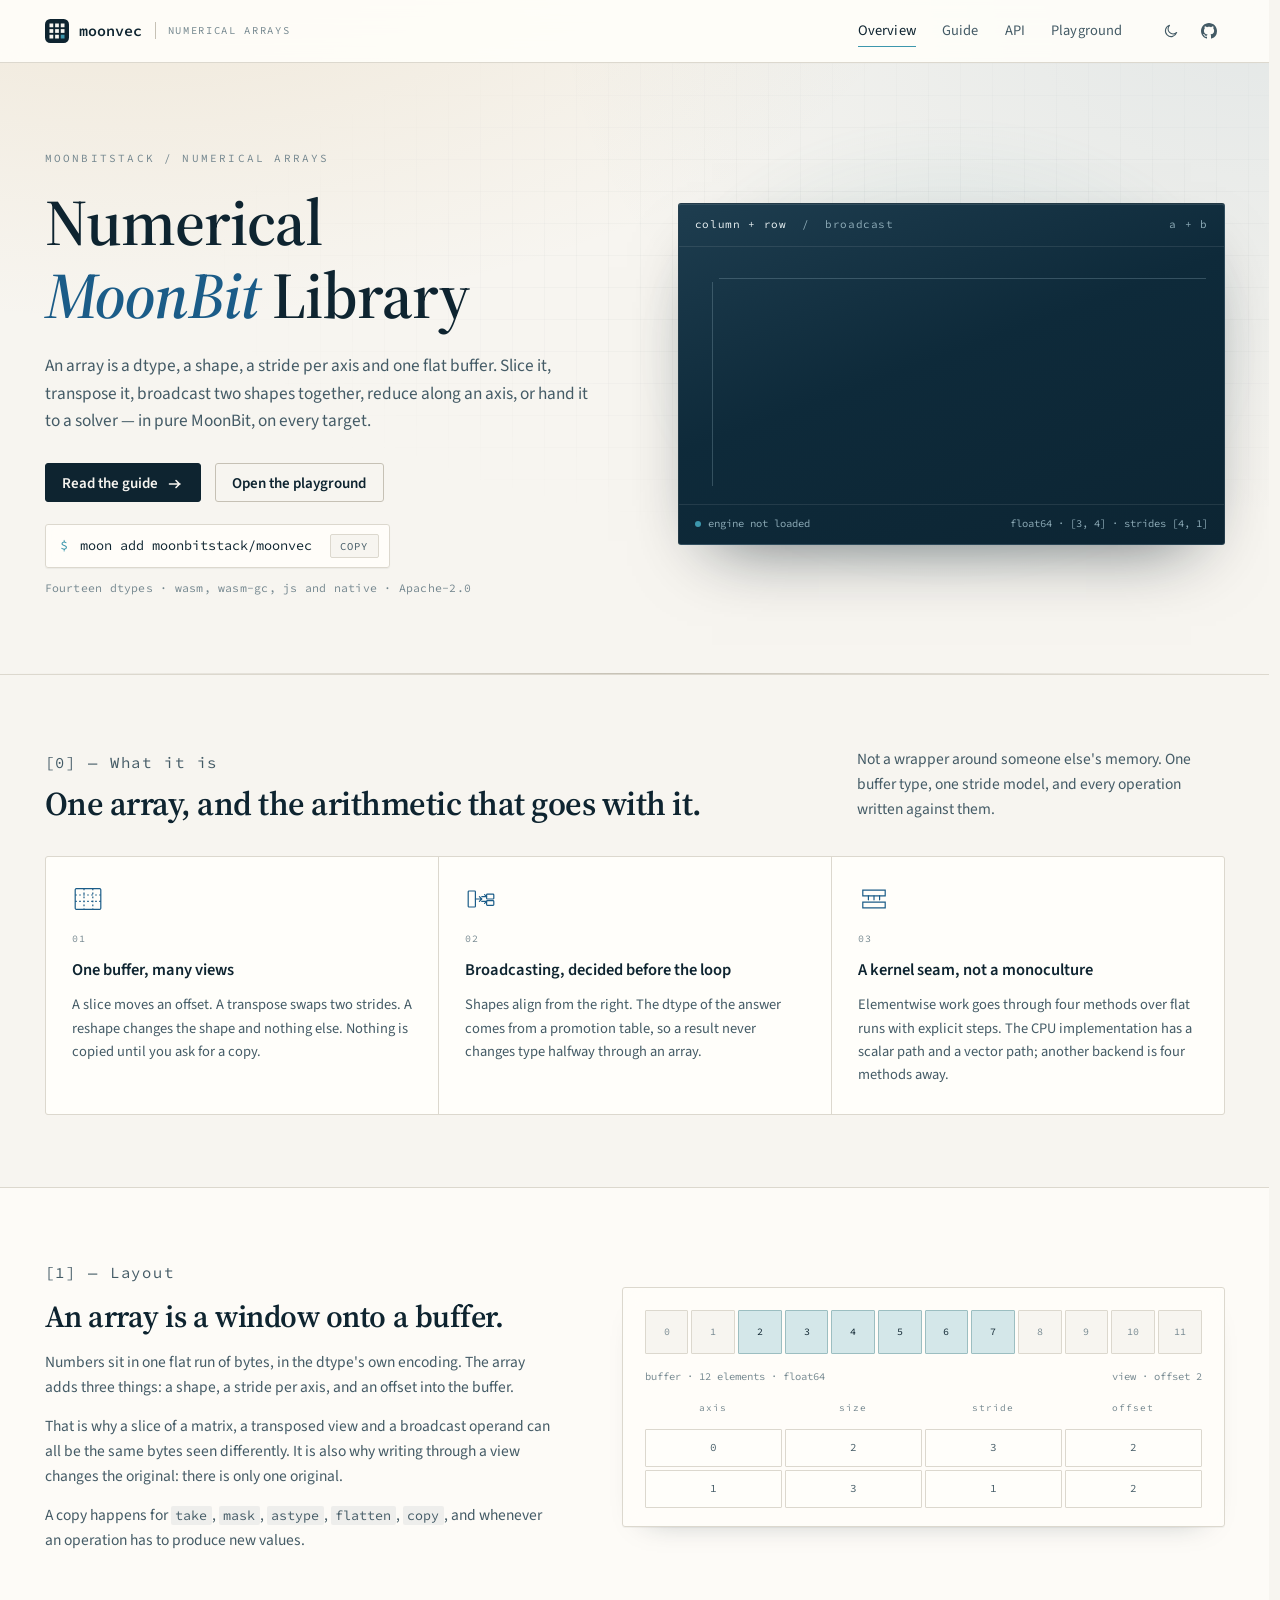
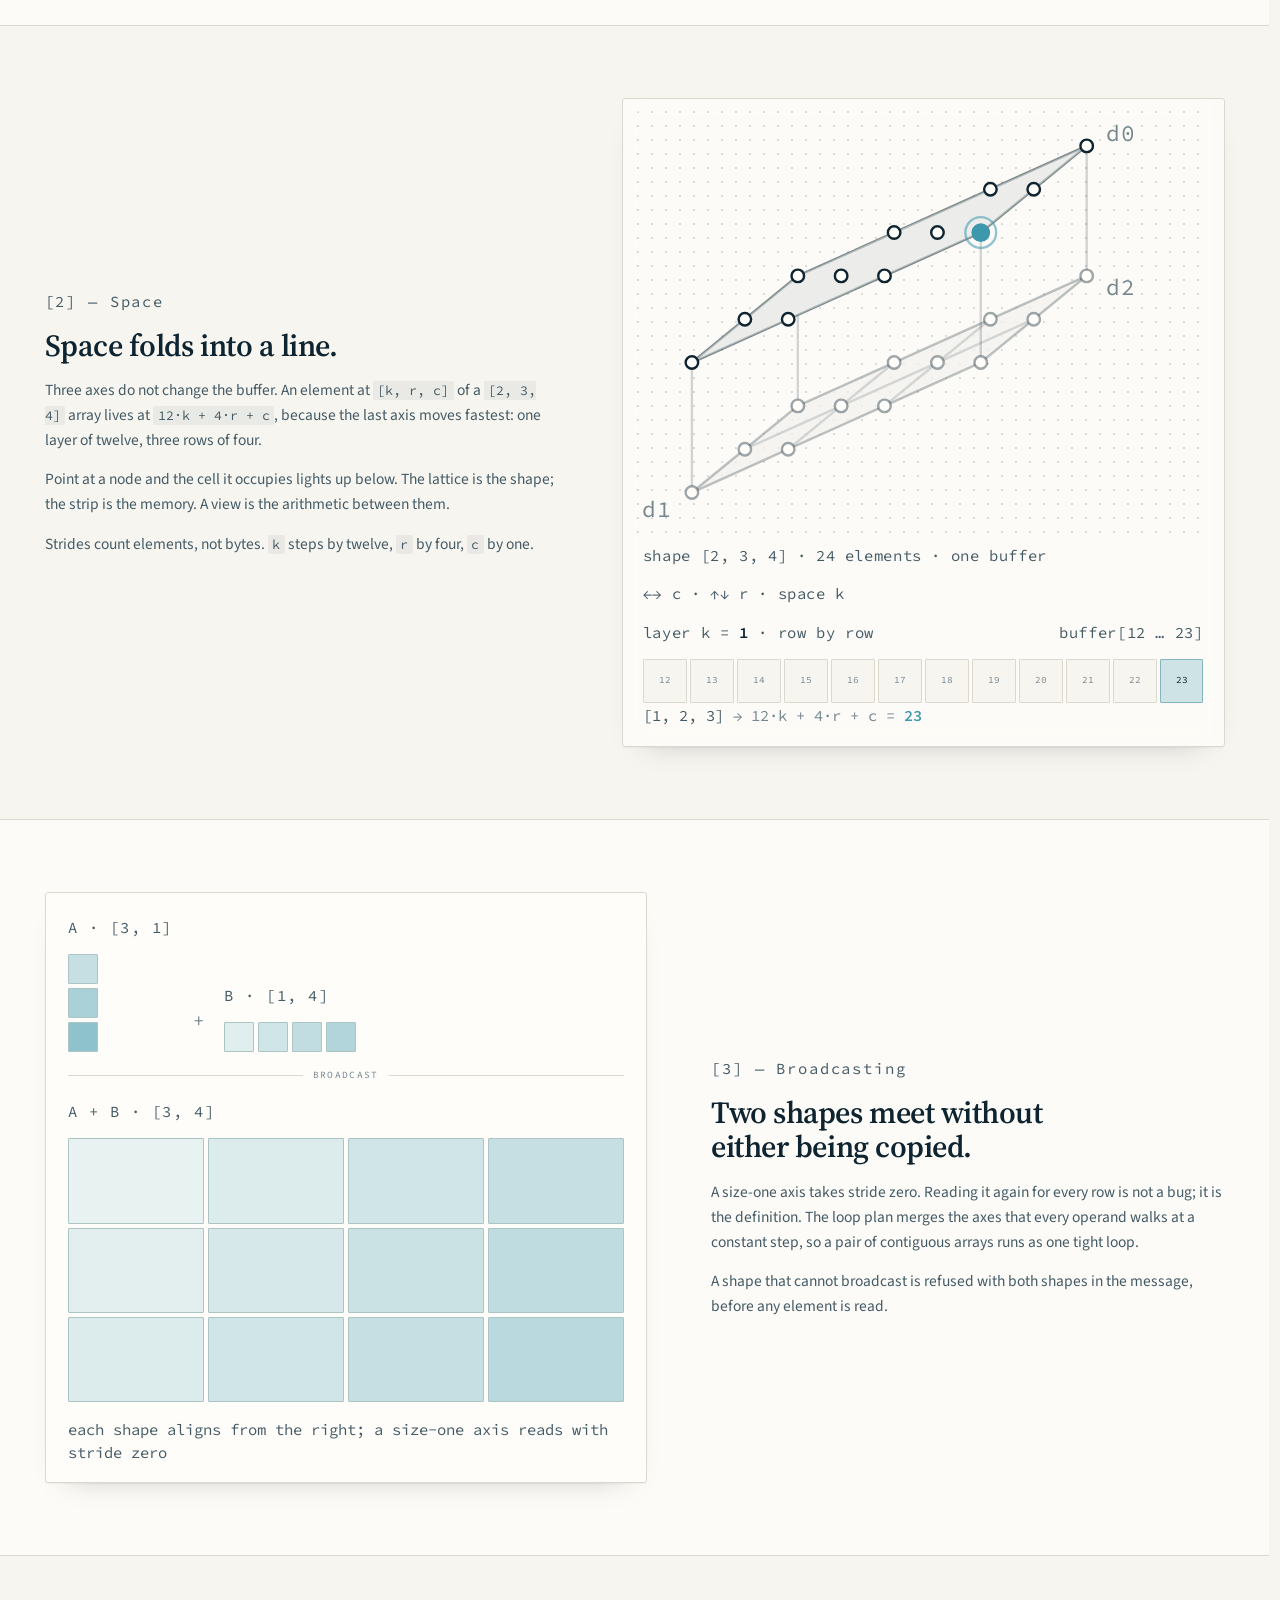
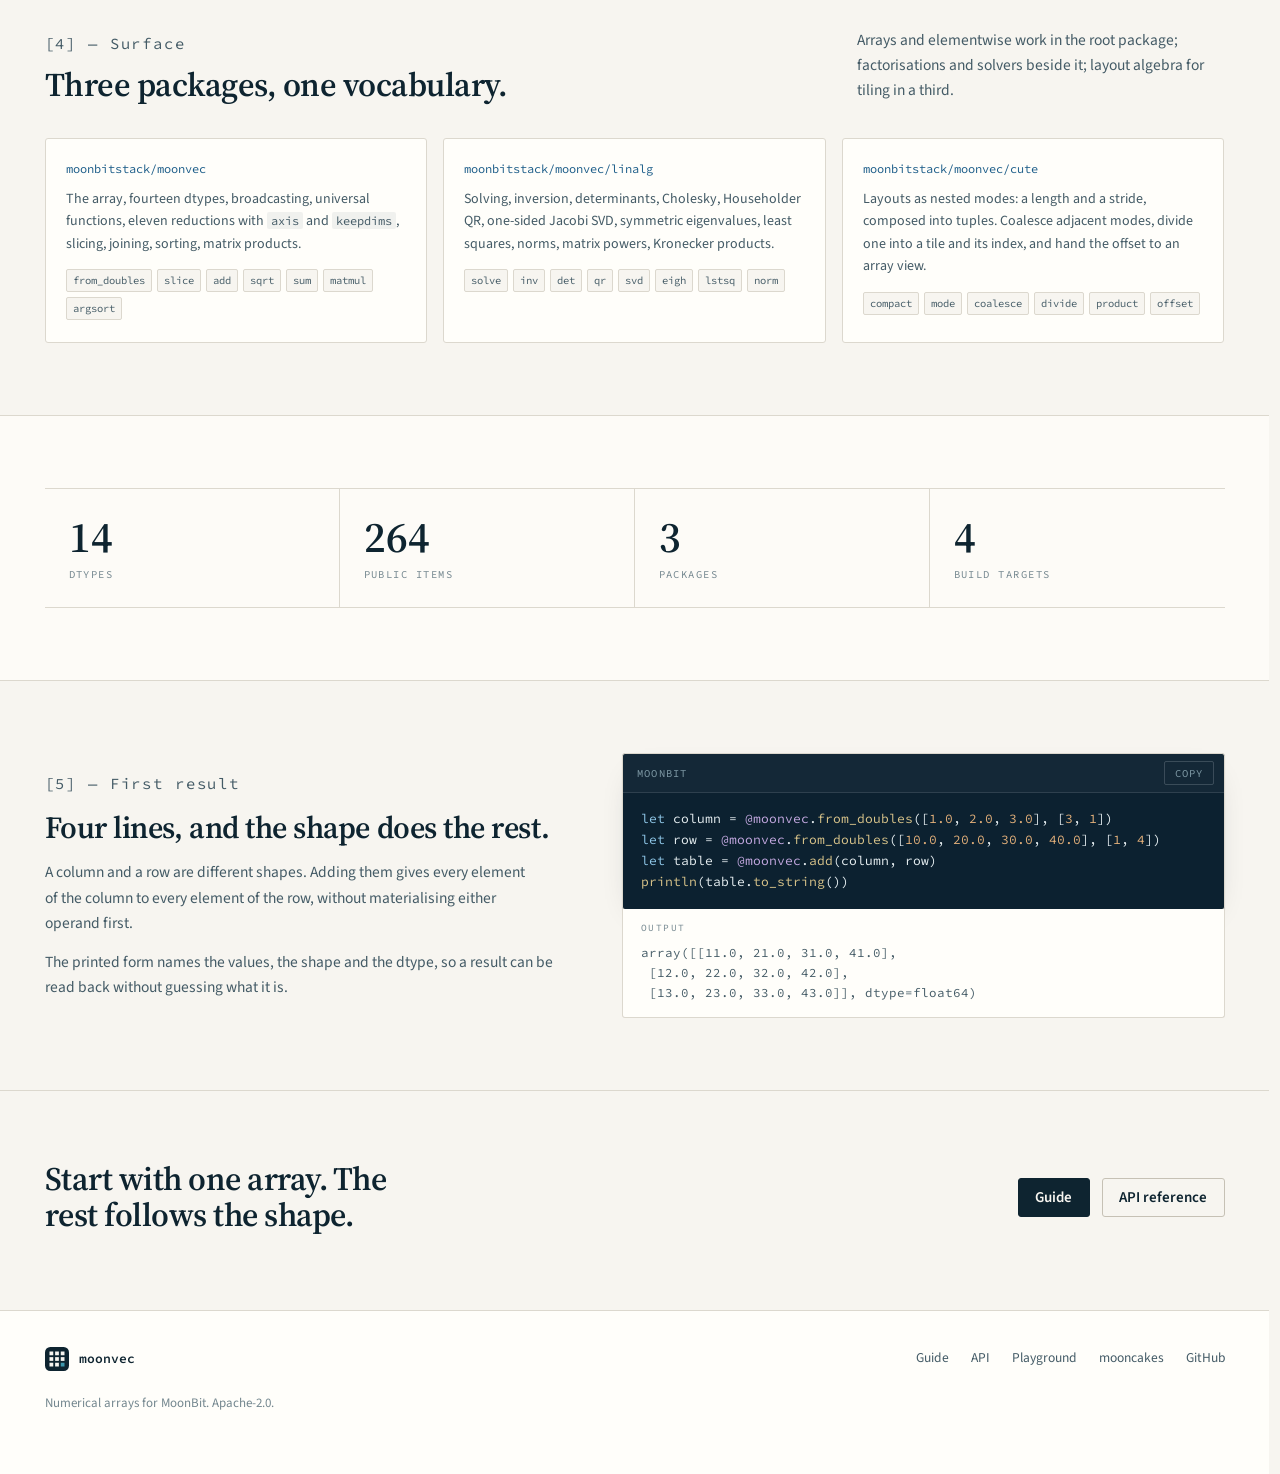
==== commit b7c9d976: "style(moonvec): give the day theme light, glass and a hand. The light theme was flat: near-white sur" ====
--- a/docs/index.html
+++ b/docs/index.html
@@ -98,7 +98,7 @@
         <p class="hero-note">Fourteen dtypes · wasm, wasm-gc, js and native · Apache-2.0</p>
       </div>
 
-      <div class="panel" aria-label="A live array produced by the library">
+      <div class="panel" data-sheen aria-label="A live array produced by the library">
         <div class="panel-head">
           <span><span class="name">column + row</span> &nbsp;/&nbsp; broadcast</span>
           <span>a + b</span>
--- a/docs/assets/base.css
+++ b/docs/assets/base.css
@@ -26,6 +26,14 @@
   --code-ink: #e6eef1;
   --code-dim: #7f9aa6;
   --shadow: 0 1px 2px rgb(14 36 48 / 6%), 0 12px 32px -18px rgb(14 36 48 / 30%);
+  --glass: color-mix(in srgb, var(--surface) 72%, transparent);
+  --glass-strong: color-mix(in srgb, var(--surface) 90%, transparent);
+  --shadow-soft: 0 1px 1px rgb(14 36 48 / 5%), 0 14px 30px -24px rgb(14 36 48 / 36%);
+  --shadow-lift: 0 2px 4px rgb(14 36 48 / 7%), 0 26px 44px -26px rgb(14 36 48 / 40%);
+  --wash-warm: color-mix(in srgb, var(--amber) 14%, transparent);
+  --wash-cool: color-mix(in srgb, var(--blue) 9%, transparent);
+  --ease: cubic-bezier(0.2, 0.62, 0.2, 1);
+  --fast: 140ms;
   --serif: "Source Serif 4", "Iowan Old Style", Georgia, serif;
   --sans: "Source Sans 3", "Segoe UI", system-ui, sans-serif;
   --mono: "Source Code Pro", ui-monospace, "SFMono-Regular", Menlo, monospace;
@@ -56,6 +64,18 @@
     --code-ink: #dfe9ec;
     --code-dim: #6f8b97;
     --shadow: 0 1px 2px rgb(0 0 0 / 30%), 0 16px 40px -20px rgb(0 0 0 / 70%);
+  --glass: color-mix(in srgb, var(--surface) 74%, transparent);
+  --glass-strong: color-mix(in srgb, var(--surface) 92%, transparent);
+  --shadow-soft: 0 1px 2px rgb(0 0 0 / 26%), 0 18px 38px -26px rgb(0 0 0 / 66%);
+  --shadow-lift: 0 2px 6px rgb(0 0 0 / 32%), 0 30px 52px -28px rgb(0 0 0 / 74%);
+  --wash-warm: color-mix(in srgb, var(--amber) 8%, transparent);
+  --wash-cool: color-mix(in srgb, var(--teal) 10%, transparent);
+    --glass: color-mix(in srgb, var(--surface) 74%, transparent);
+    --glass-strong: color-mix(in srgb, var(--surface) 92%, transparent);
+    --shadow-soft: 0 1px 2px rgb(0 0 0 / 26%), 0 18px 38px -26px rgb(0 0 0 / 66%);
+    --shadow-lift: 0 2px 6px rgb(0 0 0 / 32%), 0 30px 52px -28px rgb(0 0 0 / 74%);
+    --wash-warm: color-mix(in srgb, var(--amber) 8%, transparent);
+    --wash-cool: color-mix(in srgb, var(--teal) 10%, transparent);
     color-scheme: dark;
   }
 }
@@ -81,6 +101,12 @@
   --code-ink: #dfe9ec;
   --code-dim: #6f8b97;
   --shadow: 0 1px 2px rgb(0 0 0 / 30%), 0 16px 40px -20px rgb(0 0 0 / 70%);
+  --glass: color-mix(in srgb, var(--surface) 74%, transparent);
+  --glass-strong: color-mix(in srgb, var(--surface) 92%, transparent);
+  --shadow-soft: 0 1px 2px rgb(0 0 0 / 26%), 0 18px 38px -26px rgb(0 0 0 / 66%);
+  --shadow-lift: 0 2px 6px rgb(0 0 0 / 32%), 0 30px 52px -28px rgb(0 0 0 / 74%);
+  --wash-warm: color-mix(in srgb, var(--amber) 8%, transparent);
+  --wash-cool: color-mix(in srgb, var(--teal) 10%, transparent);
   color-scheme: dark;
 }
 
@@ -121,7 +147,14 @@
 
 body {
   margin: 0;
-  background: var(--paper);
+  /* Two washes, warm from the left and cool from the right: the paper is lit rather than flat, and
+     every translucent surface below picks up some of that light. */
+  background-color: var(--paper);
+  background-image:
+    radial-gradient(1200px 640px at 10% -14%, var(--wash-warm), transparent 70%),
+    radial-gradient(1000px 720px at 100% 0%, var(--wash-cool), transparent 72%);
+  background-repeat: no-repeat;
+  background-attachment: fixed;
   color: var(--ink);
   font-family: var(--sans);
   font-size: 17px;
@@ -265,9 +298,17 @@
   position: sticky;
   top: 0;
   z-index: 40;
-  background: color-mix(in srgb, var(--paper) 88%, transparent);
-  backdrop-filter: blur(10px) saturate(120%);
+  background: var(--glass-strong);
+  -webkit-backdrop-filter: blur(14px) saturate(130%);
+  backdrop-filter: blur(14px) saturate(130%);
   border-bottom: 1px solid var(--rule);
+  transition: box-shadow 220ms var(--ease), border-color 220ms var(--ease);
+}
+
+html:not(.at-top) .topbar {
+  border-bottom-color: transparent;
+  box-shadow: 0 1px 0 color-mix(in srgb, var(--rule) 70%, transparent),
+    0 14px 28px -26px rgb(14 36 48 / 45%);
 }
 
 .topbar-inner {
@@ -454,13 +495,22 @@
   background: var(--ink);
   color: var(--paper);
   cursor: pointer;
-  transition: background 140ms ease, color 140ms ease, border-color 140ms ease;
+  transition: background var(--fast) var(--ease), color var(--fast) var(--ease),
+    border-color var(--fast) var(--ease), transform var(--fast) var(--ease),
+    box-shadow var(--fast) var(--ease);
 }
 
 .btn:hover {
   background: var(--blue);
   border-color: var(--blue);
   color: #fff;
+  transform: translateY(-1px);
+  box-shadow: 0 10px 22px -18px rgb(14 36 48 / 70%);
+}
+
+.btn:active {
+  transform: translateY(1px);
+  box-shadow: none;
 }
 
 .btn svg {
@@ -468,6 +518,11 @@
   height: 16px;
   display: block;
   flex: none;
+  transition: transform var(--fast) var(--ease);
+}
+
+.btn:hover svg {
+  transform: translateX(2px);
 }
 
 .btn.ghost {
@@ -478,8 +533,9 @@
 
 .btn.ghost:hover {
   border-color: var(--ink);
-  background: var(--surface);
-  color: var(--ink);
+  background: var(--glass-strong);
+  color: var(--ink);
+  box-shadow: var(--shadow-soft);
 }
 
 .btn-row {
@@ -496,8 +552,11 @@
   align-items: center;
   gap: 12px;
   border: 1px solid var(--rule);
-  background: var(--surface);
+  background: var(--glass-strong);
+  -webkit-backdrop-filter: blur(8px);
+  backdrop-filter: blur(8px);
   border-radius: var(--radius);
+  box-shadow: var(--shadow-soft);
   padding: 9px 10px 9px 14px;
   font-family: var(--mono);
   font-size: 13.5px;
@@ -524,14 +583,29 @@
   letter-spacing: 0.08em;
   text-transform: uppercase;
   padding: calc(0.42em + 0.06em) 0.66em calc(0.42em - 0.06em);
+  /* Wide enough for "Copied", so the label change does not move the code block's head. */
+  min-width: 4.7em;
+  text-align: center;
   border-radius: 2px;
   cursor: pointer;
   user-select: none;
 }
 
+.copy {
+  transition: color var(--fast) var(--ease), border-color var(--fast) var(--ease),
+    background var(--fast) var(--ease), transform var(--fast) var(--ease);
+}
 .copy:hover {
   color: var(--ink);
   border-color: var(--rule-2);
+  background: var(--glass-strong);
+}
+.copy:active {
+  transform: translateY(1px);
+}
+.copy[data-copied="true"] {
+  color: var(--teal);
+  border-color: color-mix(in srgb, var(--teal) 45%, var(--rule));
 }
 
 /* ---------- code ---------- */
@@ -782,18 +856,81 @@
 }
 
 
-/* A drag across the page should take the article, not the navigation, a label or a control. Only
-   text that can be copied stays selectable: headings, prose, code, signatures and table cells. */
-.brand,
-.nav,
-.icon-btn,
-.btn,
-.copy,
-.skip-link,
-.footer-links,
-.code-head,
-.output .label,
-.install .prompt {
+/* A drag across the page takes the article, not the shell. Only text that can be copied — headings,
+   prose, code and its output, reference signatures, parameter tables, the command in the install
+   line — takes part in a selection. The bars, the labels, the controls and every diagram are chrome:
+   one list, shared by all four pages, so a new page cannot forget one of them. */
+:where(
+  .brand,
+  .brand-sub,
+  .nav,
+  .nav-tools,
+  .icon-btn,
+  .btn,
+  .copy,
+  .skip-link,
+  .eyebrow,
+  .hero-note,
+  .section-index,
+  .card-index,
+  .install .prompt,
+  .code-head,
+  .output .label,
+  .panel,
+  .panel-head,
+  .panel-foot,
+  .array-frame,
+  .buffer-figure,
+  .buffer-row,
+  .buffer-caption,
+  .stride-grid,
+  .bcast-label,
+  .bcast-op,
+  .bcast-join,
+  .bcast-grid,
+  .bcast-note,
+  .space-figure,
+  .space-caption,
+  .space-strip,
+  .space-strip-label,
+  .space-readout,
+  .numbers,
+  .package .path,
+  .package ul,
+  .package li,
+  .footer-links,
+  .guide-nav,
+  .api-side,
+  .api-package > header,
+  .operand-label,
+  .grid-frame,
+  .picker,
+  .demo-tag,
+  .demo-actions,
+  .field-label,
+  .stage-legend,
+  .fit-readout dt
+) {
   -webkit-user-select: none;
   user-select: none;
 }
+
+/* A diagram must not start a drag-and-drop of its own file. */
+svg,
+img {
+  -webkit-user-drag: none;
+  user-select: none;
+}
+
+:where(a, button, input, select, summary, [tabindex]):focus-visible {
+  outline: 2px solid var(--blue);
+  outline-offset: 3px;
+  border-radius: 2px;
+}
+
+@media (width <= 900px) {
+  /* A fixed backdrop is the one thing a phone scrolls badly. */
+  body {
+    background-attachment: scroll;
+  }
+}
--- a/docs/assets/home.css
+++ b/docs/assets/home.css
@@ -21,6 +21,31 @@
   pointer-events: none;
 }
 
+/* Light gathers behind the panel: the dark surface reads as an object in the room rather than a
+   rectangle pasted on the page. */
+.hero-inner {
+  position: relative;
+}
+
+.hero-inner::before {
+  content: "";
+  position: absolute;
+  inset: -4% -3% -8% 40%;
+  z-index: 0;
+  pointer-events: none;
+  background: radial-gradient(
+    58% 62% at 58% 44%,
+    color-mix(in srgb, var(--teal) 14%, transparent),
+    transparent 72%
+  );
+  filter: blur(6px);
+}
+
+.hero-inner > * {
+  position: relative;
+  z-index: 1;
+}
+
 .hero::after {
   content: "";
   position: absolute;
@@ -78,12 +103,47 @@
 /* ---------- the array panel ---------- */
 
 .panel {
+  position: relative;
   border-radius: var(--radius);
-  background: var(--panel);
+  background: linear-gradient(
+    160deg,
+    color-mix(in srgb, #fff 5%, var(--panel-2)),
+    var(--panel) 46%,
+    color-mix(in srgb, #000 12%, var(--panel))
+  );
   color: var(--panel-ink);
-  border: 1px solid color-mix(in srgb, #fff 8%, transparent);
-  box-shadow: 0 30px 70px -34px rgb(4 20 30 / 65%);
+  border: 1px solid color-mix(in srgb, #fff 9%, transparent);
+  box-shadow:
+    0 30px 70px -34px rgb(4 20 30 / 65%),
+    inset 0 1px 0 color-mix(in srgb, #fff 10%, transparent);
   overflow: hidden;
+}
+
+/* A light that follows the pointer across the panel, as if the surface were glass. It is set from
+   the pointer position in site.js and stays off under reduced motion. */
+[data-sheen]::after {
+  content: "";
+  position: absolute;
+  inset: 0;
+  pointer-events: none;
+  border-radius: inherit;
+  background: radial-gradient(
+    460px circle at var(--mx, 50%) var(--my, 0%),
+    rgb(255 255 255 / 9%),
+    transparent 62%
+  );
+  opacity: 0;
+  transition: opacity 240ms var(--ease);
+}
+
+[data-sheen]:hover::after {
+  opacity: 1;
+}
+
+@media (prefers-reduced-motion: reduce) {
+  [data-sheen]::after {
+    display: none;
+  }
 }
 
 .panel-head {
@@ -195,7 +255,9 @@
 }
 
 .band.alt {
-  background: var(--surface);
+  /* A veil, not a slab: the page's own light shows through, so the alternating bands read as
+     different weights of the same paper rather than two different papers. */
+  background: var(--glass);
 }
 
 .band-head {
@@ -236,6 +298,16 @@
   flex-direction: column;
   gap: 12px;
   min-width: 0;
+  transition: background var(--fast) var(--ease), box-shadow var(--fast) var(--ease);
+}
+
+.card:hover {
+  background: color-mix(in srgb, var(--teal) 4%, var(--surface));
+  box-shadow: inset 0 0 0 1px color-mix(in srgb, var(--teal) 26%, transparent);
+}
+
+.card:hover .glyph {
+  color: var(--teal);
 }
 
 .card h3 {
@@ -258,6 +330,7 @@
   height: 32px;
   color: var(--blue);
   margin-bottom: 4px;
+  transition: color var(--fast) var(--ease);
 }
 
 .card .card-index {
@@ -319,8 +392,11 @@
 
 .buffer-figure {
   border: 1px solid var(--rule);
-  background: var(--surface);
+  background: var(--glass);
+  -webkit-backdrop-filter: blur(10px);
+  backdrop-filter: blur(10px);
   border-radius: var(--radius);
+  box-shadow: var(--shadow-soft);
   padding: 22px 22px 18px;
   min-width: 0;
 }
@@ -605,21 +681,6 @@
   color: var(--ink-3);
 }
 
-/* The panel and the two diagrams are illustrations: their numbers and captions are read, not copied. */
-.panel,
-.buffer-row,
-.buffer-caption,
-.stride-grid,
-.bcast-label,
-.bcast-op,
-.bcast-join,
-.bcast-grid,
-.numbers,
-.package .path,
-.package ul {
-  -webkit-user-select: none;
-  user-select: none;
-}
 
 /* The hero array carries its coordinates: column indices along the top, row indices down the left,
    with a hairline on each axis so the grid reads as a coordinate frame rather than a table. */
@@ -671,7 +732,10 @@
 
 .space-figure {
   border: 1px solid var(--rule);
-  background: var(--surface);
+  background: var(--glass);
+  -webkit-backdrop-filter: blur(10px);
+  backdrop-filter: blur(10px);
+  box-shadow: var(--shadow-soft);
   border-radius: var(--radius);
   padding: 16px 20px 18px;
   min-width: 0;
@@ -729,7 +793,7 @@
 }
 
 .lattice .plane.far {
-  fill: color-mix(in srgb, var(--ink) 4%, var(--surface));
+  fill: color-mix(in srgb, var(--ink) 4%, var(--glass));
   stroke: color-mix(in srgb, var(--ink) 14%, transparent);
 }
 
@@ -853,6 +917,13 @@
 }
 
 @media (width <= 560px) {
+  /* The panel foot carries a dtype, a shape and the strides; at this width it takes two lines
+     rather than shrinking the type. */
+  .panel-foot {
+    flex-wrap: wrap;
+    gap: 4px 10px;
+    font-size: 9.5px;
+  }
   .space-figure {
     padding: 14px 14px 16px;
   }
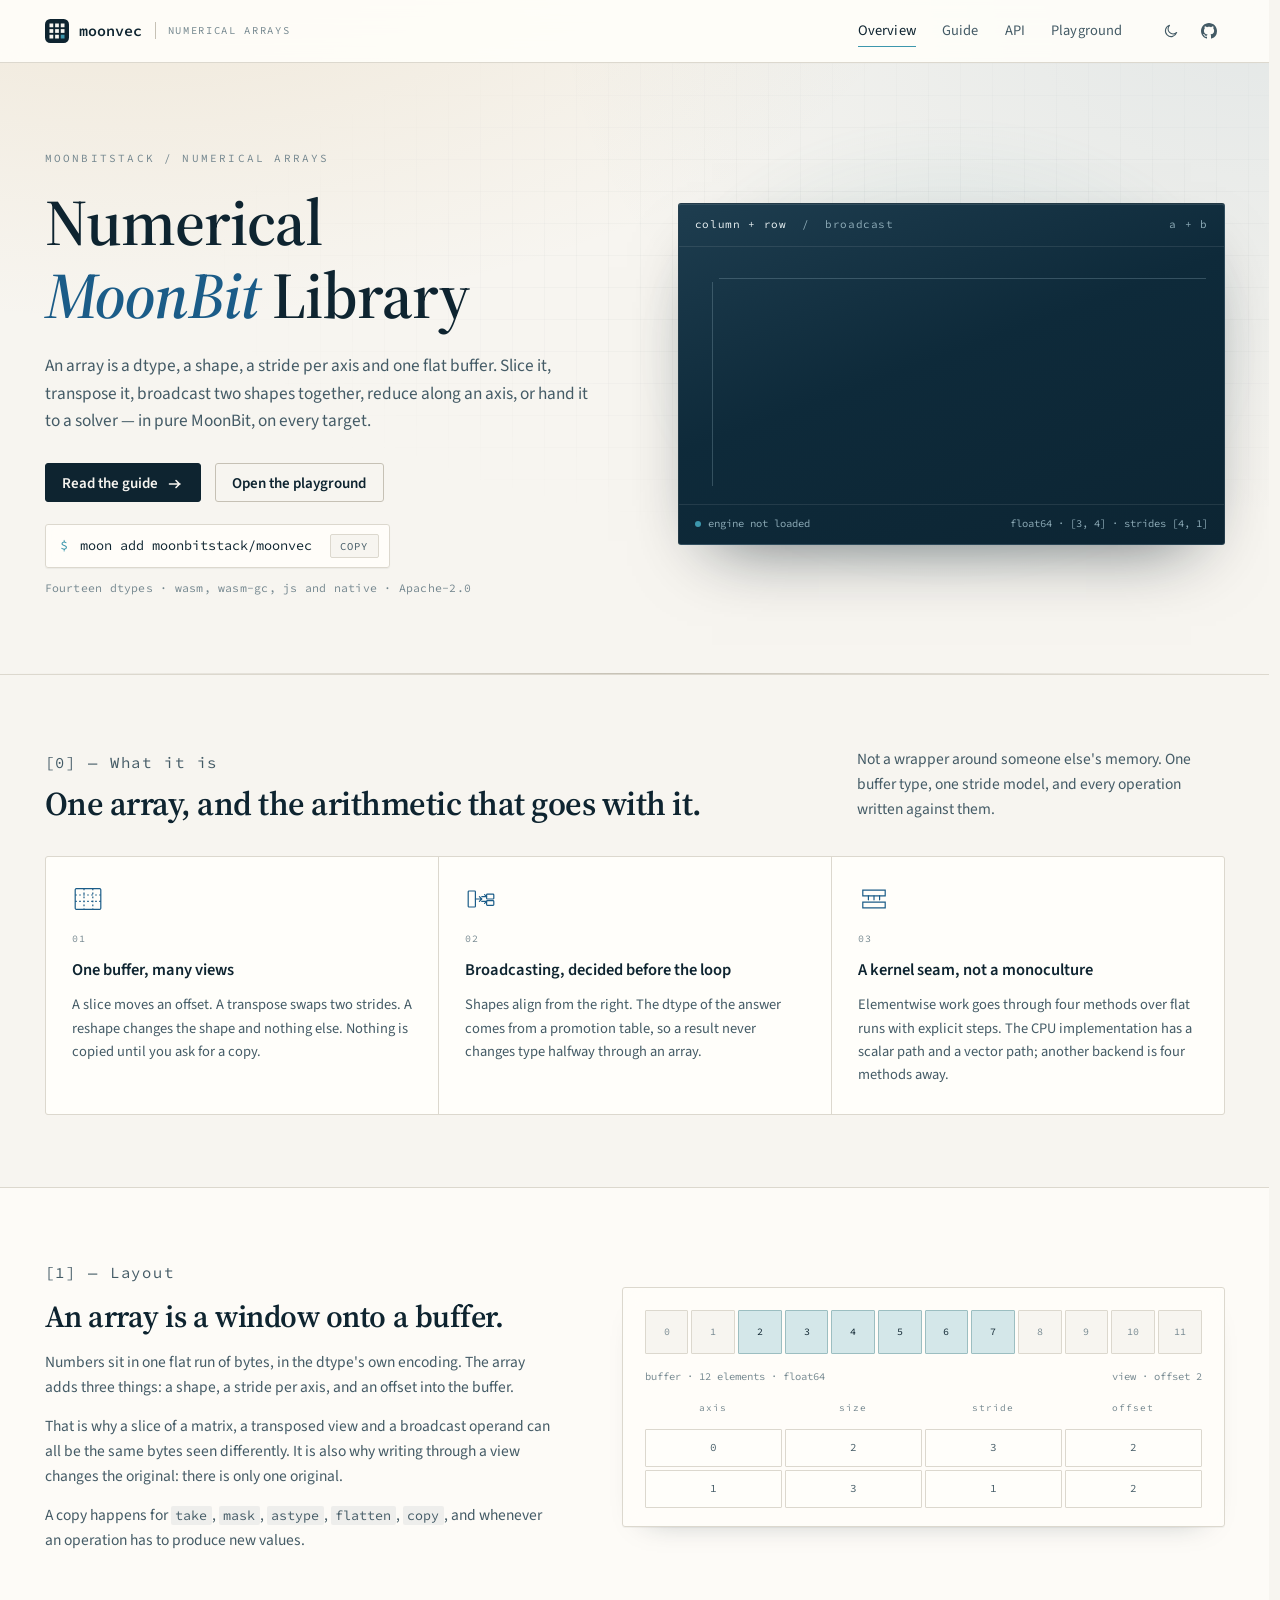
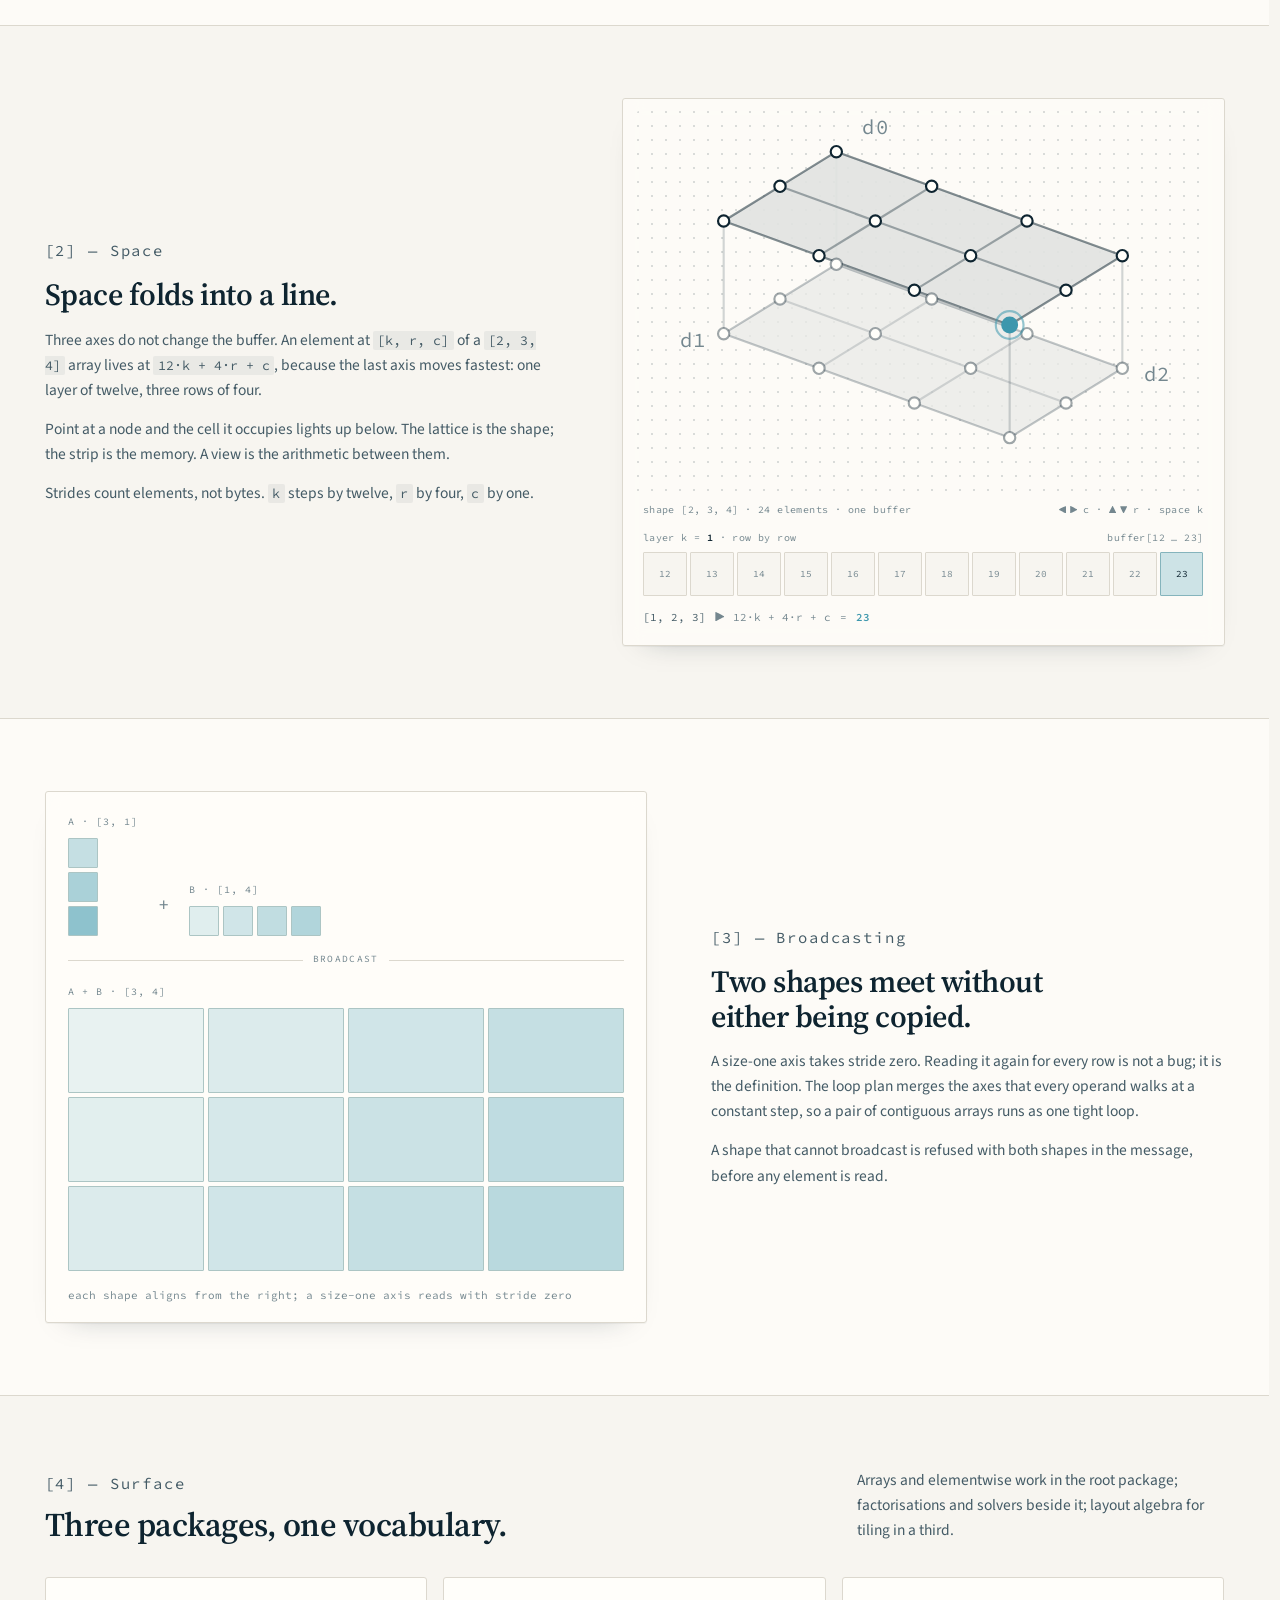
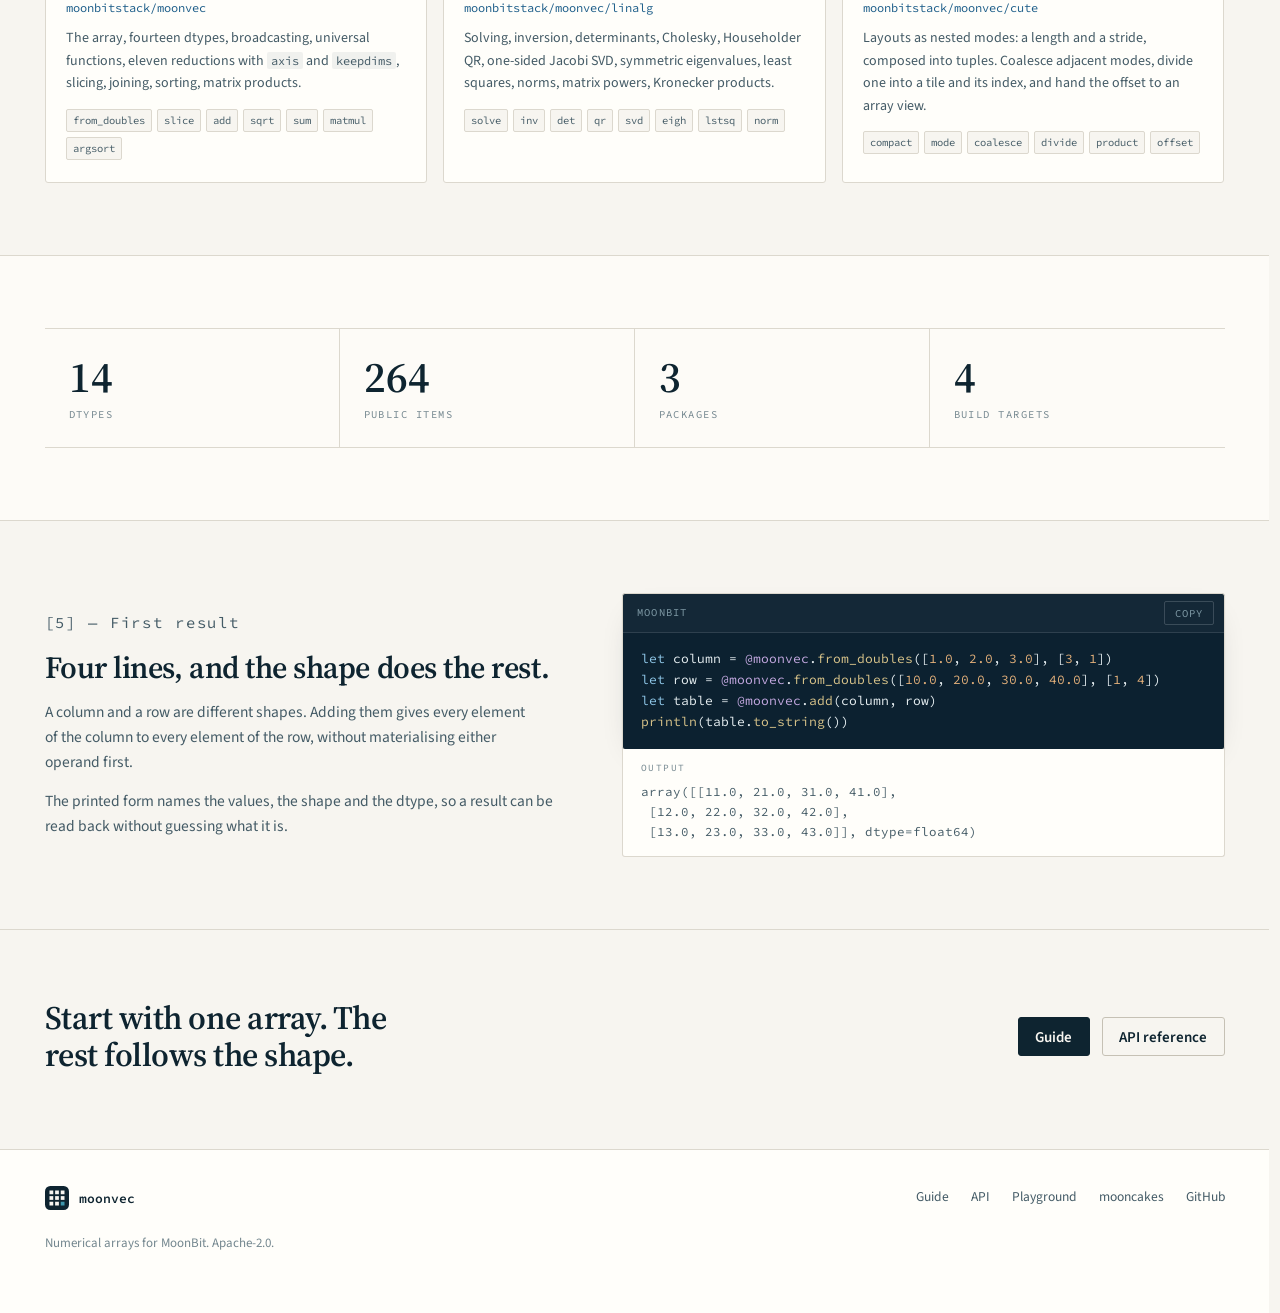
==== commit b14fd3c1: "feat(moonvec): draw the arrows, and size every icon in type units. The key hints on the overview (`←" ====
--- a/docs/index.html
+++ b/docs/index.html
@@ -25,6 +25,10 @@
 </head>
 <body>
 <a class="skip-link" href="#main">Skip to content</a>
+
+<svg class="sprite" aria-hidden="true" focusable="false">
+  <symbol id="arrow" viewBox="0 0 1024 1024"><path d="M58.022829 1024h906.490238c42.196084 0 73.499208-49.696773 48.848705-98.752783-19.712865-39.3315-418.229342-825.452649-452.302822-892.46885-22.370144-44.061833-75.798415-43.345687-98.168558 0C437.825277 81.042847 37.235745 870.141657 9.437967 927.263734c-20.391319 41.838011 2.129592 96.736266 48.584862 96.736266z"></path></symbol>
+</svg>
 
 <header class="topbar">
   <div class="wrap topbar-inner">
@@ -212,81 +216,83 @@
       </div>
       <div class="space-figure" data-lattice tabindex="0" role="group" aria-label="A [2, 3, 4] array as a lattice; arrow keys move the selected element and space changes the layer">
         <div class="space-plot">
-              <svg class="lattice" viewBox="40 30 216 172" role="img" aria-label="A two by three by four array drawn as two stacked planes of nodes, with the upper plane folded down onto twelve consecutive buffer positions">
-              <polygon class="plane far" points="96,150 216,96 172,132 52,186"/>
+              <svg class="lattice" viewBox="60 28 240 172" role="img" aria-label="A two by three by four array drawn as two stacked planes of nodes, with the upper plane folded down onto twelve consecutive buffer positions">
+              <polygon class="plane far" points="140,96 272,144 220,176 88,128"/>
               <g class="lattice-edges">
-              <line class="riser" x1="96" y1="150" x2="96" y2="96"/>
-              <line class="riser" x1="52" y1="186" x2="52" y2="132"/>
-              <line class="riser" x1="216" y1="96" x2="216" y2="42"/>
-              <line class="riser" x1="172" y1="132" x2="172" y2="78"/>
-              <line class="edge far" x1="96" y1="150" x2="136" y2="132"/>
-              <line class="edge far" x1="136" y1="132" x2="176" y2="114"/>
-              <line class="edge far" x1="176" y1="114" x2="216" y2="96"/>
-              <line class="edge far" x1="74" y1="168" x2="114" y2="150"/>
-              <line class="edge far" x1="114" y1="150" x2="154" y2="132"/>
-              <line class="edge far" x1="154" y1="132" x2="194" y2="114"/>
-              <line class="edge far" x1="52" y1="186" x2="92" y2="168"/>
-              <line class="edge far" x1="92" y1="168" x2="132" y2="150"/>
-              <line class="edge far" x1="132" y1="150" x2="172" y2="132"/>
-              <line class="edge far" x1="96" y1="150" x2="74" y2="168"/>
-              <line class="edge far" x1="74" y1="168" x2="52" y2="186"/>
-              <line class="edge far" x1="136" y1="132" x2="114" y2="150"/>
-              <line class="edge far" x1="114" y1="150" x2="92" y2="168"/>
-              <line class="edge far" x1="176" y1="114" x2="154" y2="132"/>
-              <line class="edge far" x1="154" y1="132" x2="132" y2="150"/>
-              <line class="edge far" x1="216" y1="96" x2="194" y2="114"/>
-              <line class="edge far" x1="194" y1="114" x2="172" y2="132"/>
-              <line class="edge" x1="96" y1="96" x2="136" y2="78"/>
-              <line class="edge" x1="136" y1="78" x2="176" y2="60"/>
-              <line class="edge" x1="176" y1="60" x2="216" y2="42"/>
-              <line class="edge" x1="74" y1="114" x2="114" y2="96"/>
-              <line class="edge" x1="114" y1="96" x2="154" y2="78"/>
-              <line class="edge" x1="154" y1="78" x2="194" y2="60"/>
-              <line class="edge" x1="52" y1="132" x2="92" y2="114"/>
-              <line class="edge" x1="92" y1="114" x2="132" y2="96"/>
-              <line class="edge" x1="132" y1="96" x2="172" y2="78"/>
-              <line class="edge" x1="96" y1="96" x2="74" y2="114"/>
-              <line class="edge" x1="74" y1="114" x2="52" y2="132"/>
-              <line class="edge" x1="136" y1="78" x2="114" y2="96"/>
-              <line class="edge" x1="114" y1="96" x2="92" y2="114"/>
-              <line class="edge" x1="176" y1="60" x2="154" y2="78"/>
-              <line class="edge" x1="154" y1="78" x2="132" y2="96"/>
-              <line class="edge" x1="216" y1="42" x2="194" y2="60"/>
-              <line class="edge" x1="194" y1="60" x2="172" y2="78"/>
+              <line class="edge far" x1="140" y1="96" x2="184" y2="112"/>
+              <line class="edge far" x1="184" y1="112" x2="228" y2="128"/>
+              <line class="edge far" x1="228" y1="128" x2="272" y2="144"/>
+              <line class="edge far" x1="114" y1="112" x2="158" y2="128"/>
+              <line class="edge far" x1="158" y1="128" x2="202" y2="144"/>
+              <line class="edge far" x1="202" y1="144" x2="246" y2="160"/>
+              <line class="edge far" x1="88" y1="128" x2="132" y2="144"/>
+              <line class="edge far" x1="132" y1="144" x2="176" y2="160"/>
+              <line class="edge far" x1="176" y1="160" x2="220" y2="176"/>
+              <line class="edge far" x1="140" y1="96" x2="114" y2="112"/>
+              <line class="edge far" x1="114" y1="112" x2="88" y2="128"/>
+              <line class="edge far" x1="184" y1="112" x2="158" y2="128"/>
+              <line class="edge far" x1="158" y1="128" x2="132" y2="144"/>
+              <line class="edge far" x1="228" y1="128" x2="202" y2="144"/>
+              <line class="edge far" x1="202" y1="144" x2="176" y2="160"/>
+              <line class="edge far" x1="272" y1="144" x2="246" y2="160"/>
+              <line class="edge far" x1="246" y1="160" x2="220" y2="176"/>
+              <line class="riser" x1="140" y1="96" x2="140" y2="44"/>
+              <line class="riser" x1="88" y1="128" x2="88" y2="76"/>
+              <line class="riser" x1="272" y1="144" x2="272" y2="92"/>
+              <line class="riser" x1="220" y1="176" x2="220" y2="124"/>
               </g>
-              <polygon class="plane top" points="96,96 216,42 172,78 52,132"/>
+              <polygon class="plane top" points="140,44 272,92 220,124 88,76"/>
+              <g class="lattice-edges">
+              <line class="edge" x1="140" y1="44" x2="184" y2="60"/>
+              <line class="edge" x1="184" y1="60" x2="228" y2="76"/>
+              <line class="edge" x1="228" y1="76" x2="272" y2="92"/>
+              <line class="edge" x1="114" y1="60" x2="158" y2="76"/>
+              <line class="edge" x1="158" y1="76" x2="202" y2="92"/>
+              <line class="edge" x1="202" y1="92" x2="246" y2="108"/>
+              <line class="edge" x1="88" y1="76" x2="132" y2="92"/>
+              <line class="edge" x1="132" y1="92" x2="176" y2="108"/>
+              <line class="edge" x1="176" y1="108" x2="220" y2="124"/>
+              <line class="edge" x1="140" y1="44" x2="114" y2="60"/>
+              <line class="edge" x1="114" y1="60" x2="88" y2="76"/>
+              <line class="edge" x1="184" y1="60" x2="158" y2="76"/>
+              <line class="edge" x1="158" y1="76" x2="132" y2="92"/>
+              <line class="edge" x1="228" y1="76" x2="202" y2="92"/>
+              <line class="edge" x1="202" y1="92" x2="176" y2="108"/>
+              <line class="edge" x1="272" y1="92" x2="246" y2="108"/>
+              <line class="edge" x1="246" y1="108" x2="220" y2="124"/>
+              </g>
               <g class="lattice-nodes">
-              <g class="node" data-k="0" data-r="0" data-c="0" data-offset="0"><circle class="hit" cx="96" cy="150" r="10"/><circle class="halo" cx="96" cy="150" r="6.4"/><circle class="dot" cx="96" cy="150" r="2.6"/></g>
-              <g class="node" data-k="0" data-r="0" data-c="1" data-offset="1"><circle class="hit" cx="136" cy="132" r="10"/><circle class="halo" cx="136" cy="132" r="6.4"/><circle class="dot" cx="136" cy="132" r="2.6"/></g>
-              <g class="node" data-k="0" data-r="0" data-c="2" data-offset="2"><circle class="hit" cx="176" cy="114" r="10"/><circle class="halo" cx="176" cy="114" r="6.4"/><circle class="dot" cx="176" cy="114" r="2.6"/></g>
-              <g class="node" data-k="0" data-r="0" data-c="3" data-offset="3"><circle class="hit" cx="216" cy="96" r="10"/><circle class="halo" cx="216" cy="96" r="6.4"/><circle class="dot" cx="216" cy="96" r="2.6"/></g>
-              <g class="node" data-k="0" data-r="1" data-c="0" data-offset="4"><circle class="hit" cx="74" cy="168" r="10"/><circle class="halo" cx="74" cy="168" r="6.4"/><circle class="dot" cx="74" cy="168" r="2.6"/></g>
-              <g class="node" data-k="0" data-r="1" data-c="1" data-offset="5"><circle class="hit" cx="114" cy="150" r="10"/><circle class="halo" cx="114" cy="150" r="6.4"/><circle class="dot" cx="114" cy="150" r="2.6"/></g>
-              <g class="node" data-k="0" data-r="1" data-c="2" data-offset="6"><circle class="hit" cx="154" cy="132" r="10"/><circle class="halo" cx="154" cy="132" r="6.4"/><circle class="dot" cx="154" cy="132" r="2.6"/></g>
-              <g class="node" data-k="0" data-r="1" data-c="3" data-offset="7"><circle class="hit" cx="194" cy="114" r="10"/><circle class="halo" cx="194" cy="114" r="6.4"/><circle class="dot" cx="194" cy="114" r="2.6"/></g>
-              <g class="node" data-k="0" data-r="2" data-c="0" data-offset="8"><circle class="hit" cx="52" cy="186" r="10"/><circle class="halo" cx="52" cy="186" r="6.4"/><circle class="dot" cx="52" cy="186" r="2.6"/></g>
-              <g class="node" data-k="0" data-r="2" data-c="1" data-offset="9"><circle class="hit" cx="92" cy="168" r="10"/><circle class="halo" cx="92" cy="168" r="6.4"/><circle class="dot" cx="92" cy="168" r="2.6"/></g>
-              <g class="node" data-k="0" data-r="2" data-c="2" data-offset="10"><circle class="hit" cx="132" cy="150" r="10"/><circle class="halo" cx="132" cy="150" r="6.4"/><circle class="dot" cx="132" cy="150" r="2.6"/></g>
-              <g class="node" data-k="0" data-r="2" data-c="3" data-offset="11"><circle class="hit" cx="172" cy="132" r="10"/><circle class="halo" cx="172" cy="132" r="6.4"/><circle class="dot" cx="172" cy="132" r="2.6"/></g>
-              <g class="node top" data-k="1" data-r="0" data-c="0" data-offset="12"><circle class="hit" cx="96" cy="96" r="10"/><circle class="halo" cx="96" cy="96" r="6.4"/><circle class="dot" cx="96" cy="96" r="2.6"/></g>
-              <g class="node top" data-k="1" data-r="0" data-c="1" data-offset="13"><circle class="hit" cx="136" cy="78" r="10"/><circle class="halo" cx="136" cy="78" r="6.4"/><circle class="dot" cx="136" cy="78" r="2.6"/></g>
-              <g class="node top" data-k="1" data-r="0" data-c="2" data-offset="14"><circle class="hit" cx="176" cy="60" r="10"/><circle class="halo" cx="176" cy="60" r="6.4"/><circle class="dot" cx="176" cy="60" r="2.6"/></g>
-              <g class="node top" data-k="1" data-r="0" data-c="3" data-offset="15"><circle class="hit" cx="216" cy="42" r="10"/><circle class="halo" cx="216" cy="42" r="6.4"/><circle class="dot" cx="216" cy="42" r="2.6"/></g>
-              <g class="node top" data-k="1" data-r="1" data-c="0" data-offset="16"><circle class="hit" cx="74" cy="114" r="10"/><circle class="halo" cx="74" cy="114" r="6.4"/><circle class="dot" cx="74" cy="114" r="2.6"/></g>
-              <g class="node top" data-k="1" data-r="1" data-c="1" data-offset="17"><circle class="hit" cx="114" cy="96" r="10"/><circle class="halo" cx="114" cy="96" r="6.4"/><circle class="dot" cx="114" cy="96" r="2.6"/></g>
-              <g class="node top" data-k="1" data-r="1" data-c="2" data-offset="18"><circle class="hit" cx="154" cy="78" r="10"/><circle class="halo" cx="154" cy="78" r="6.4"/><circle class="dot" cx="154" cy="78" r="2.6"/></g>
-              <g class="node top" data-k="1" data-r="1" data-c="3" data-offset="19"><circle class="hit" cx="194" cy="60" r="10"/><circle class="halo" cx="194" cy="60" r="6.4"/><circle class="dot" cx="194" cy="60" r="2.6"/></g>
-              <g class="node top" data-k="1" data-r="2" data-c="0" data-offset="20"><circle class="hit" cx="52" cy="132" r="10"/><circle class="halo" cx="52" cy="132" r="6.4"/><circle class="dot" cx="52" cy="132" r="2.6"/></g>
-              <g class="node top" data-k="1" data-r="2" data-c="1" data-offset="21"><circle class="hit" cx="92" cy="114" r="10"/><circle class="halo" cx="92" cy="114" r="6.4"/><circle class="dot" cx="92" cy="114" r="2.6"/></g>
-              <g class="node top" data-k="1" data-r="2" data-c="2" data-offset="22"><circle class="hit" cx="132" cy="96" r="10"/><circle class="halo" cx="132" cy="96" r="6.4"/><circle class="dot" cx="132" cy="96" r="2.6"/></g>
-              <g class="node top" data-k="1" data-r="2" data-c="3" data-offset="23"><circle class="hit" cx="172" cy="78" r="10"/><circle class="halo" cx="172" cy="78" r="6.4"/><circle class="dot" cx="172" cy="78" r="2.6"/></g>
+              <g class="node" data-k="0" data-r="0" data-c="0" data-offset="0"><circle class="hit" cx="140" cy="96" r="10"/><circle class="halo" cx="140" cy="96" r="6.4"/><circle class="dot" cx="140" cy="96" r="2.6"/></g>
+              <g class="node" data-k="0" data-r="0" data-c="1" data-offset="1"><circle class="hit" cx="184" cy="112" r="10"/><circle class="halo" cx="184" cy="112" r="6.4"/><circle class="dot" cx="184" cy="112" r="2.6"/></g>
+              <g class="node" data-k="0" data-r="0" data-c="2" data-offset="2"><circle class="hit" cx="228" cy="128" r="10"/><circle class="halo" cx="228" cy="128" r="6.4"/><circle class="dot" cx="228" cy="128" r="2.6"/></g>
+              <g class="node" data-k="0" data-r="0" data-c="3" data-offset="3"><circle class="hit" cx="272" cy="144" r="10"/><circle class="halo" cx="272" cy="144" r="6.4"/><circle class="dot" cx="272" cy="144" r="2.6"/></g>
+              <g class="node" data-k="0" data-r="1" data-c="0" data-offset="4"><circle class="hit" cx="114" cy="112" r="10"/><circle class="halo" cx="114" cy="112" r="6.4"/><circle class="dot" cx="114" cy="112" r="2.6"/></g>
+              <g class="node" data-k="0" data-r="1" data-c="1" data-offset="5"><circle class="hit" cx="158" cy="128" r="10"/><circle class="halo" cx="158" cy="128" r="6.4"/><circle class="dot" cx="158" cy="128" r="2.6"/></g>
+              <g class="node" data-k="0" data-r="1" data-c="2" data-offset="6"><circle class="hit" cx="202" cy="144" r="10"/><circle class="halo" cx="202" cy="144" r="6.4"/><circle class="dot" cx="202" cy="144" r="2.6"/></g>
+              <g class="node" data-k="0" data-r="1" data-c="3" data-offset="7"><circle class="hit" cx="246" cy="160" r="10"/><circle class="halo" cx="246" cy="160" r="6.4"/><circle class="dot" cx="246" cy="160" r="2.6"/></g>
+              <g class="node" data-k="0" data-r="2" data-c="0" data-offset="8"><circle class="hit" cx="88" cy="128" r="10"/><circle class="halo" cx="88" cy="128" r="6.4"/><circle class="dot" cx="88" cy="128" r="2.6"/></g>
+              <g class="node" data-k="0" data-r="2" data-c="1" data-offset="9"><circle class="hit" cx="132" cy="144" r="10"/><circle class="halo" cx="132" cy="144" r="6.4"/><circle class="dot" cx="132" cy="144" r="2.6"/></g>
+              <g class="node" data-k="0" data-r="2" data-c="2" data-offset="10"><circle class="hit" cx="176" cy="160" r="10"/><circle class="halo" cx="176" cy="160" r="6.4"/><circle class="dot" cx="176" cy="160" r="2.6"/></g>
+              <g class="node" data-k="0" data-r="2" data-c="3" data-offset="11"><circle class="hit" cx="220" cy="176" r="10"/><circle class="halo" cx="220" cy="176" r="6.4"/><circle class="dot" cx="220" cy="176" r="2.6"/></g>
+              <g class="node top" data-k="1" data-r="0" data-c="0" data-offset="12"><circle class="hit" cx="140" cy="44" r="10"/><circle class="halo" cx="140" cy="44" r="6.4"/><circle class="dot" cx="140" cy="44" r="2.6"/></g>
+              <g class="node top" data-k="1" data-r="0" data-c="1" data-offset="13"><circle class="hit" cx="184" cy="60" r="10"/><circle class="halo" cx="184" cy="60" r="6.4"/><circle class="dot" cx="184" cy="60" r="2.6"/></g>
+              <g class="node top" data-k="1" data-r="0" data-c="2" data-offset="14"><circle class="hit" cx="228" cy="76" r="10"/><circle class="halo" cx="228" cy="76" r="6.4"/><circle class="dot" cx="228" cy="76" r="2.6"/></g>
+              <g class="node top" data-k="1" data-r="0" data-c="3" data-offset="15"><circle class="hit" cx="272" cy="92" r="10"/><circle class="halo" cx="272" cy="92" r="6.4"/><circle class="dot" cx="272" cy="92" r="2.6"/></g>
+              <g class="node top" data-k="1" data-r="1" data-c="0" data-offset="16"><circle class="hit" cx="114" cy="60" r="10"/><circle class="halo" cx="114" cy="60" r="6.4"/><circle class="dot" cx="114" cy="60" r="2.6"/></g>
+              <g class="node top" data-k="1" data-r="1" data-c="1" data-offset="17"><circle class="hit" cx="158" cy="76" r="10"/><circle class="halo" cx="158" cy="76" r="6.4"/><circle class="dot" cx="158" cy="76" r="2.6"/></g>
+              <g class="node top" data-k="1" data-r="1" data-c="2" data-offset="18"><circle class="hit" cx="202" cy="92" r="10"/><circle class="halo" cx="202" cy="92" r="6.4"/><circle class="dot" cx="202" cy="92" r="2.6"/></g>
+              <g class="node top" data-k="1" data-r="1" data-c="3" data-offset="19"><circle class="hit" cx="246" cy="108" r="10"/><circle class="halo" cx="246" cy="108" r="6.4"/><circle class="dot" cx="246" cy="108" r="2.6"/></g>
+              <g class="node top" data-k="1" data-r="2" data-c="0" data-offset="20"><circle class="hit" cx="88" cy="76" r="10"/><circle class="halo" cx="88" cy="76" r="6.4"/><circle class="dot" cx="88" cy="76" r="2.6"/></g>
+              <g class="node top" data-k="1" data-r="2" data-c="1" data-offset="21"><circle class="hit" cx="132" cy="92" r="10"/><circle class="halo" cx="132" cy="92" r="6.4"/><circle class="dot" cx="132" cy="92" r="2.6"/></g>
+              <g class="node top" data-k="1" data-r="2" data-c="2" data-offset="22"><circle class="hit" cx="176" cy="108" r="10"/><circle class="halo" cx="176" cy="108" r="6.4"/><circle class="dot" cx="176" cy="108" r="2.6"/></g>
+              <g class="node top" data-k="1" data-r="2" data-c="3" data-offset="23"><circle class="hit" cx="220" cy="124" r="10"/><circle class="halo" cx="220" cy="124" r="6.4"/><circle class="dot" cx="220" cy="124" r="2.6"/></g>
               </g>
-              <text class="axis-tag" x="224" y="40" text-anchor="start">d0</text>
-              <text class="axis-tag" x="224" y="104" text-anchor="start">d2</text>
-              <text class="axis-tag" x="44" y="196" text-anchor="end">d1</text>
+              <text class="axis-tag" x="152" y="36" text-anchor="start">d0</text>
+              <text class="axis-tag" x="282" y="150" text-anchor="start">d2</text>
+              <text class="axis-tag" x="80" y="134" text-anchor="end">d1</text>
               </svg>
             </div>
-        <p class="space-caption"><span>shape [2, 3, 4] · 24 elements · one buffer</span><span>←→ c · ↑↓ r · space k</span></p>
+        <p class="space-caption"><span>shape [2, 3, 4] · 24 elements · one buffer</span><span><span class="key-pair"><svg class="ico l" viewBox="0 0 1024 1024" aria-hidden="true"><use href="#arrow"></use></svg><svg class="ico r" viewBox="0 0 1024 1024" aria-hidden="true"><use href="#arrow"></use></svg></span> c · <span class="key-pair"><svg class="ico" viewBox="0 0 1024 1024" aria-hidden="true"><use href="#arrow"></use></svg><svg class="ico d" viewBox="0 0 1024 1024" aria-hidden="true"><use href="#arrow"></use></svg></span> r · space k</span></p>
         <p class="space-strip-label"><span>layer k = <b class="layer">1</b> · row by row</span><span>buffer[<span class="first">12</span> … <span class="last">23</span>]</span></p>
         <div class="space-strip" aria-hidden="true">
             <span class="">12</span>
@@ -304,7 +310,7 @@
         </div>
         <p class="space-readout">
           <span class="tuple">[1, 2, 3]</span>
-          <span class="arrow">→</span>
+          <span class="arrow"><svg class="ico r" viewBox="0 0 1024 1024" aria-hidden="true"><use href="#arrow"></use></svg></span>
           <span class="formula">12·k + 4·r + c</span>
           <span class="arrow">=</span>
           <span class="offset">23</span>
--- a/docs/assets/base.css
+++ b/docs/assets/base.css
@@ -334,8 +334,10 @@
 }
 
 .brand-mark {
-  width: 24px;
-  height: 24px;
+  /* Measured in rem, so the mark, the controls and the glyphs follow the reader's own type size
+     rather than sitting at a fixed number of pixels beside text that has grown. */
+  width: 1.5rem;
+  height: 1.5rem;
   flex: none;
 }
 
@@ -410,8 +412,8 @@
 }
 
 .icon-btn svg {
-  width: 16px;
-  height: 16px;
+  width: 1rem;
+  height: 1rem;
   display: block;
 }
 
@@ -514,8 +516,8 @@
 }
 
 .btn svg {
-  width: 16px;
-  height: 16px;
+  width: 1rem;
+  height: 1rem;
   display: block;
   flex: none;
   transition: transform var(--fast) var(--ease);
@@ -934,3 +936,46 @@
     background-attachment: scroll;
   }
 }
+
+/* ---------- inline icons ----------
+
+   An arrow in running text is a glyph, so it is drawn rather than typed: one symbol, rotated, sized
+   in em. It takes the size of the text it sits in and the colour of the text around it. */
+
+/* Not `display: none`: a symbol inside a hidden tree is not reliably resolved by every engine. */
+.sprite {
+  position: absolute;
+  width: 0;
+  height: 0;
+  overflow: hidden;
+}
+
+.ico {
+  /* A filled triangle has more optical weight than a letter of the same height, so it is set a
+     little smaller than the em and raised to sit on the baseline. */
+  width: 0.72em;
+  height: 0.72em;
+  display: inline-block;
+  vertical-align: -0.04em;
+  fill: currentColor;
+  flex: none;
+}
+
+.ico.r {
+  transform: rotate(90deg);
+}
+
+.ico.d {
+  transform: rotate(180deg);
+}
+
+.ico.l {
+  transform: rotate(-90deg);
+}
+
+.key-pair {
+  display: inline-flex;
+  gap: 0.36em;
+  align-items: center;
+  vertical-align: -0.02em;
+}
--- a/docs/assets/home.css
+++ b/docs/assets/home.css
@@ -326,8 +326,8 @@
 }
 
 .card .glyph {
-  width: 32px;
-  height: 32px;
+  width: 2rem;
+  height: 2rem;
   color: var(--blue);
   margin-bottom: 4px;
   transition: color var(--fast) var(--ease);
@@ -368,13 +368,15 @@
   margin: 10px 0 16px;
 }
 
-.split p {
+/* Scoped to the prose column: the figures in the other column have their own type scale, and a
+   blanket `.split p` was overriding it. */
+.split-copy p {
   margin: 0 0 14px;
   color: var(--ink-2);
   font-size: 15.5px;
 }
 
-.split p:last-child {
+.split-copy p:last-child {
   margin-bottom: 0;
 }
 
@@ -786,15 +788,18 @@
 /* The upper plane is a surface, not a pane of glass: it hides the half of the lower plane behind it,
    which is what makes the stack read as depth rather than two drawings that overlap. Both planes are
    neutral; teal is kept for the one element and the one cell being pointed at. */
+/* Both planes are mixed from the card's own glass, so the surface sits at the same warmth as the
+   card rather than as a lighter hole in it; nine tenths of the upper one is enough to hide the far
+   half of the lower one while the dot grid still reads faintly through. */
 .lattice .plane {
-  fill: color-mix(in srgb, var(--ink) 8%, var(--surface));
-  stroke: color-mix(in srgb, var(--ink) 26%, transparent);
+  fill: color-mix(in srgb, var(--ink) 11%, var(--glass-strong));
+  stroke: color-mix(in srgb, var(--ink) 24%, transparent);
   stroke-width: 1;
 }
 
 .lattice .plane.far {
-  fill: color-mix(in srgb, var(--ink) 4%, var(--glass));
-  stroke: color-mix(in srgb, var(--ink) 14%, transparent);
+  fill: color-mix(in srgb, var(--ink) 7%, var(--glass));
+  stroke: color-mix(in srgb, var(--ink) 12%, transparent);
 }
 
 .lattice .node .hit {
@@ -905,6 +910,11 @@
 
 .space-readout .arrow {
   color: var(--ink-3);
+}
+
+.space-readout .ico {
+  width: 0.85em;
+  height: 0.85em;
 }
 
 .space-readout .formula {
